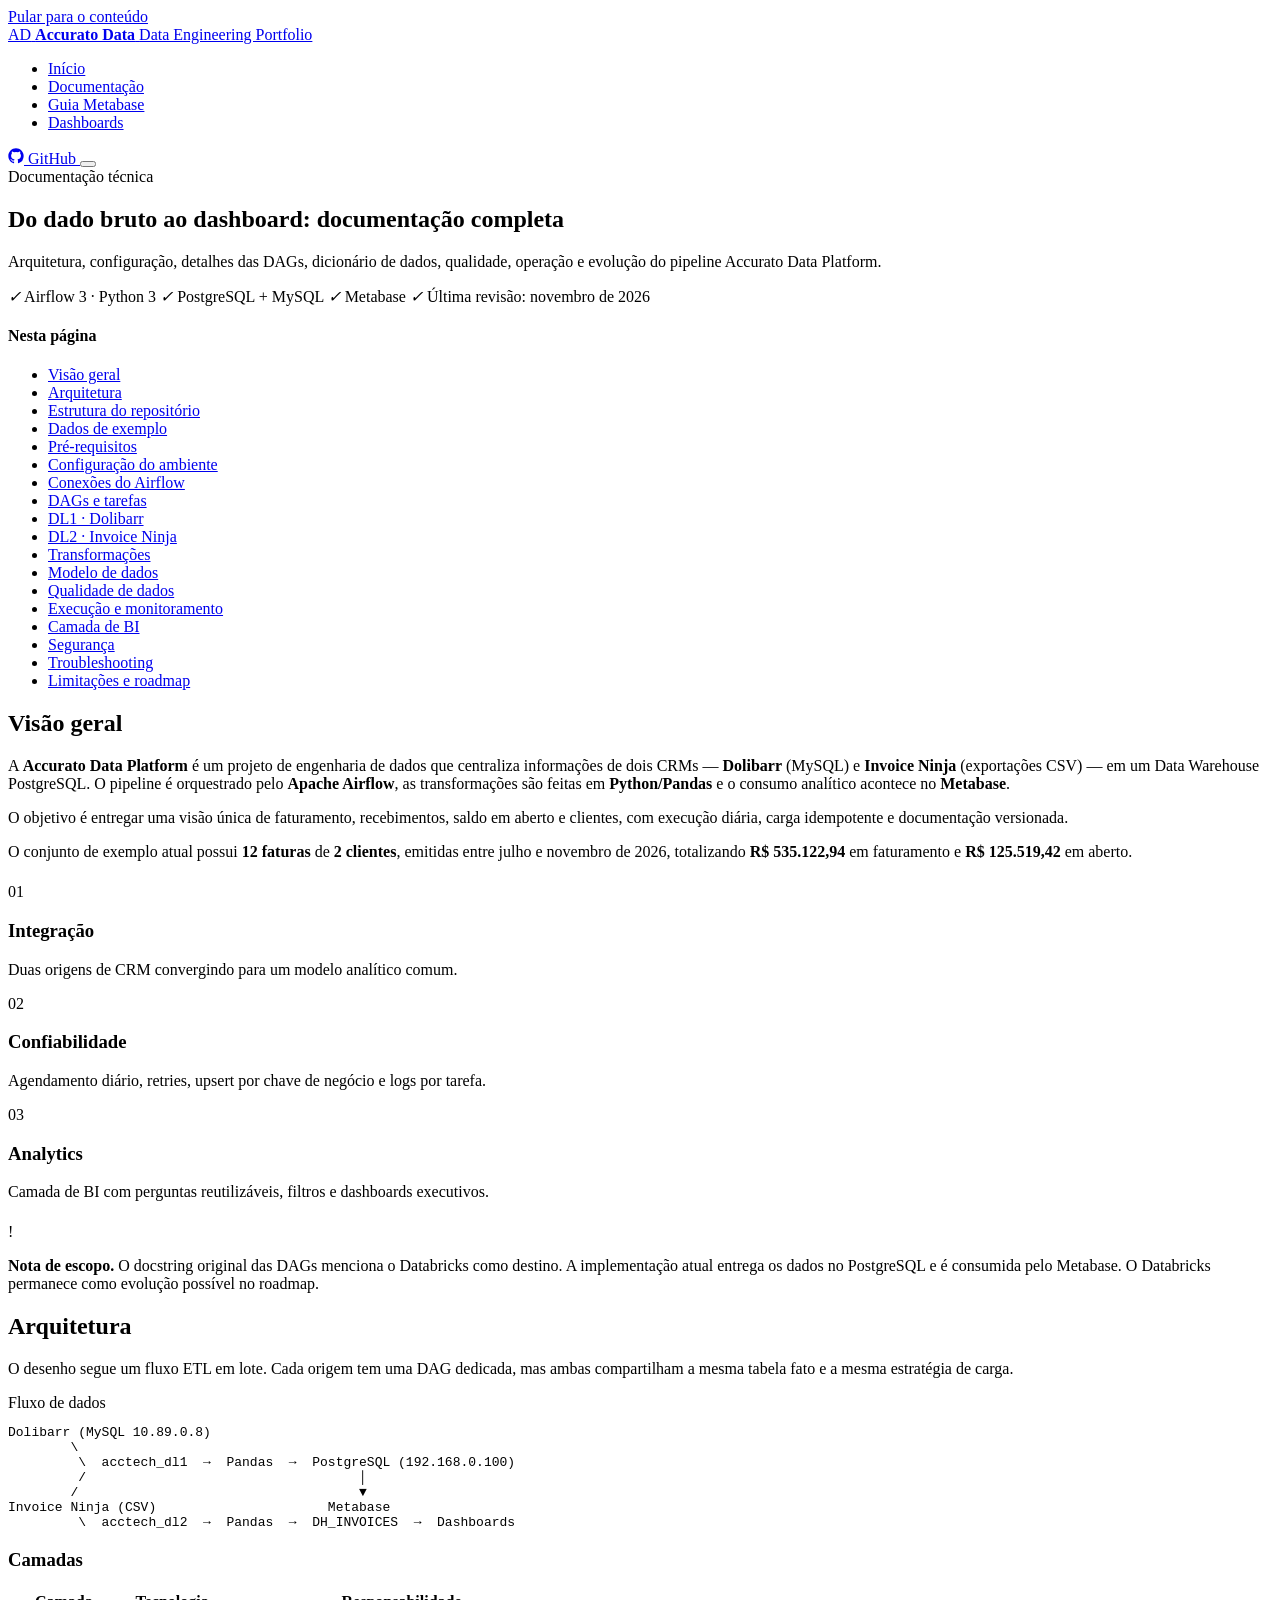
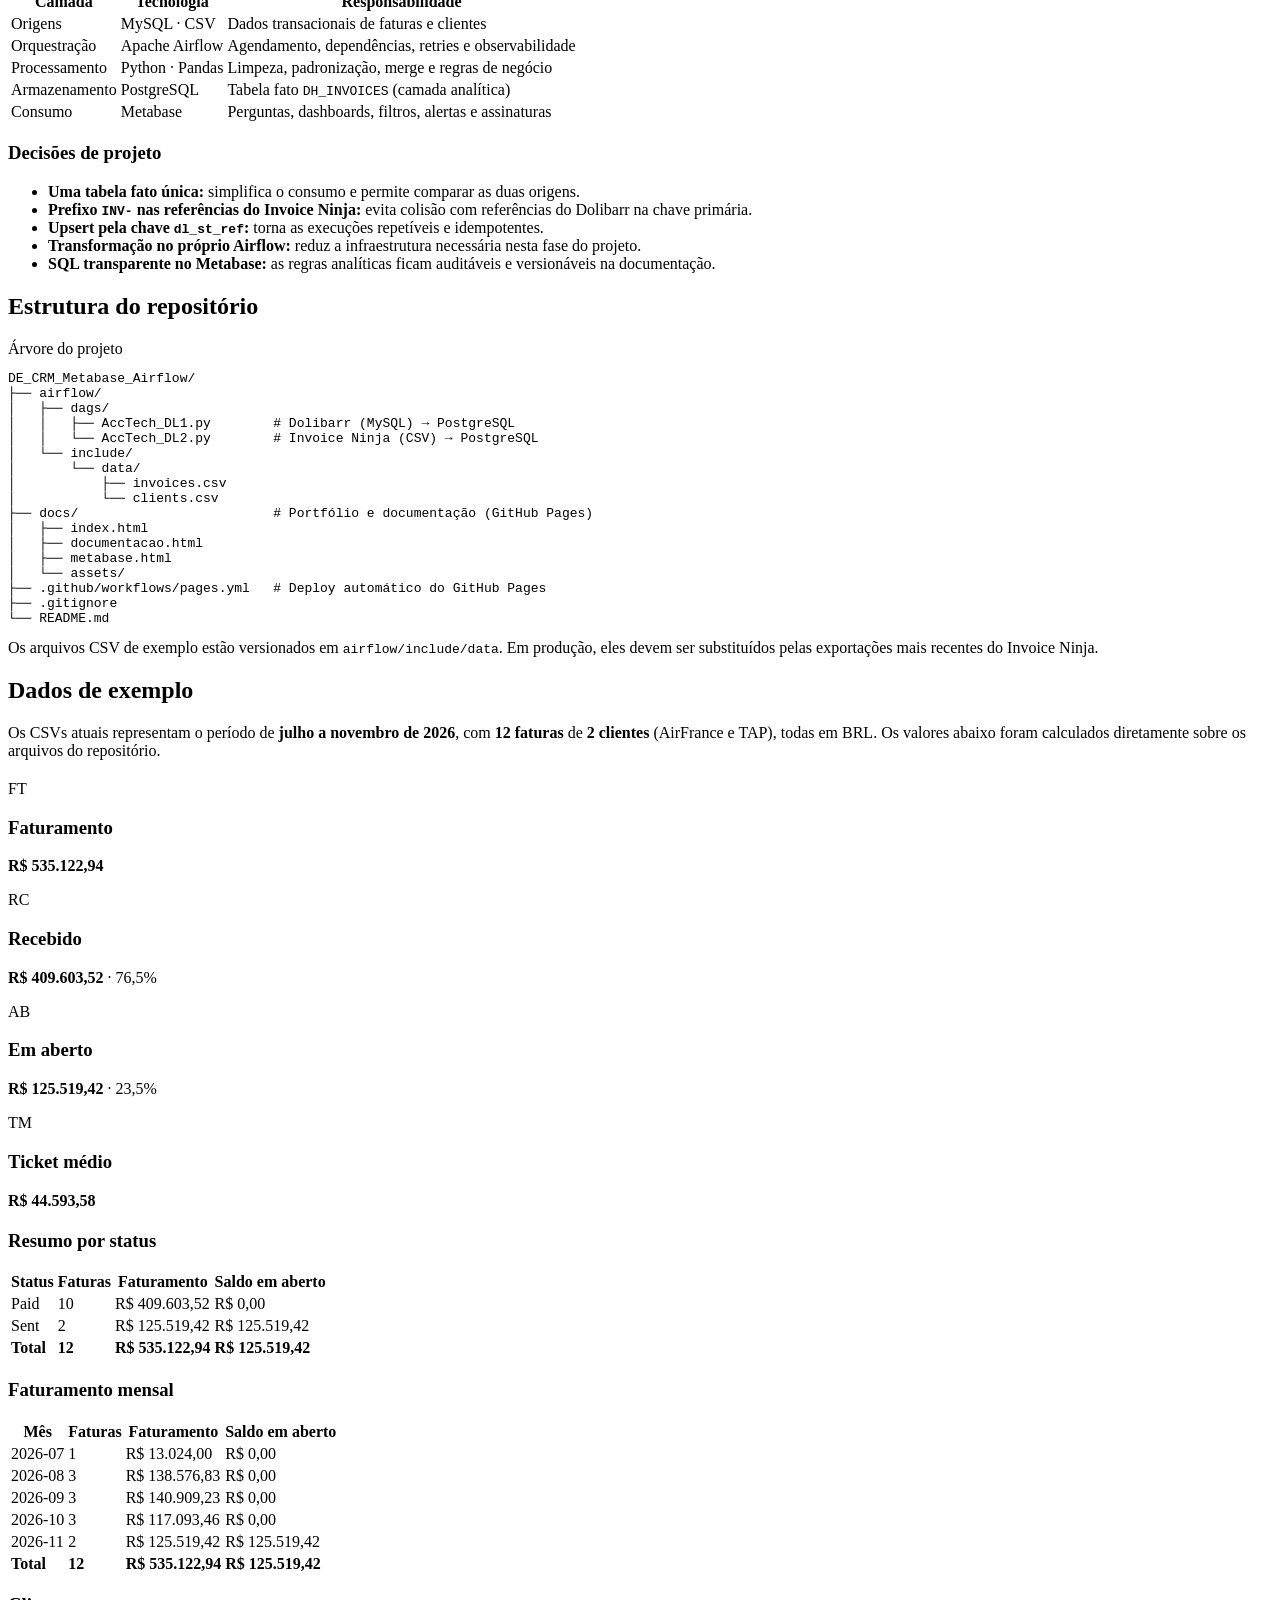
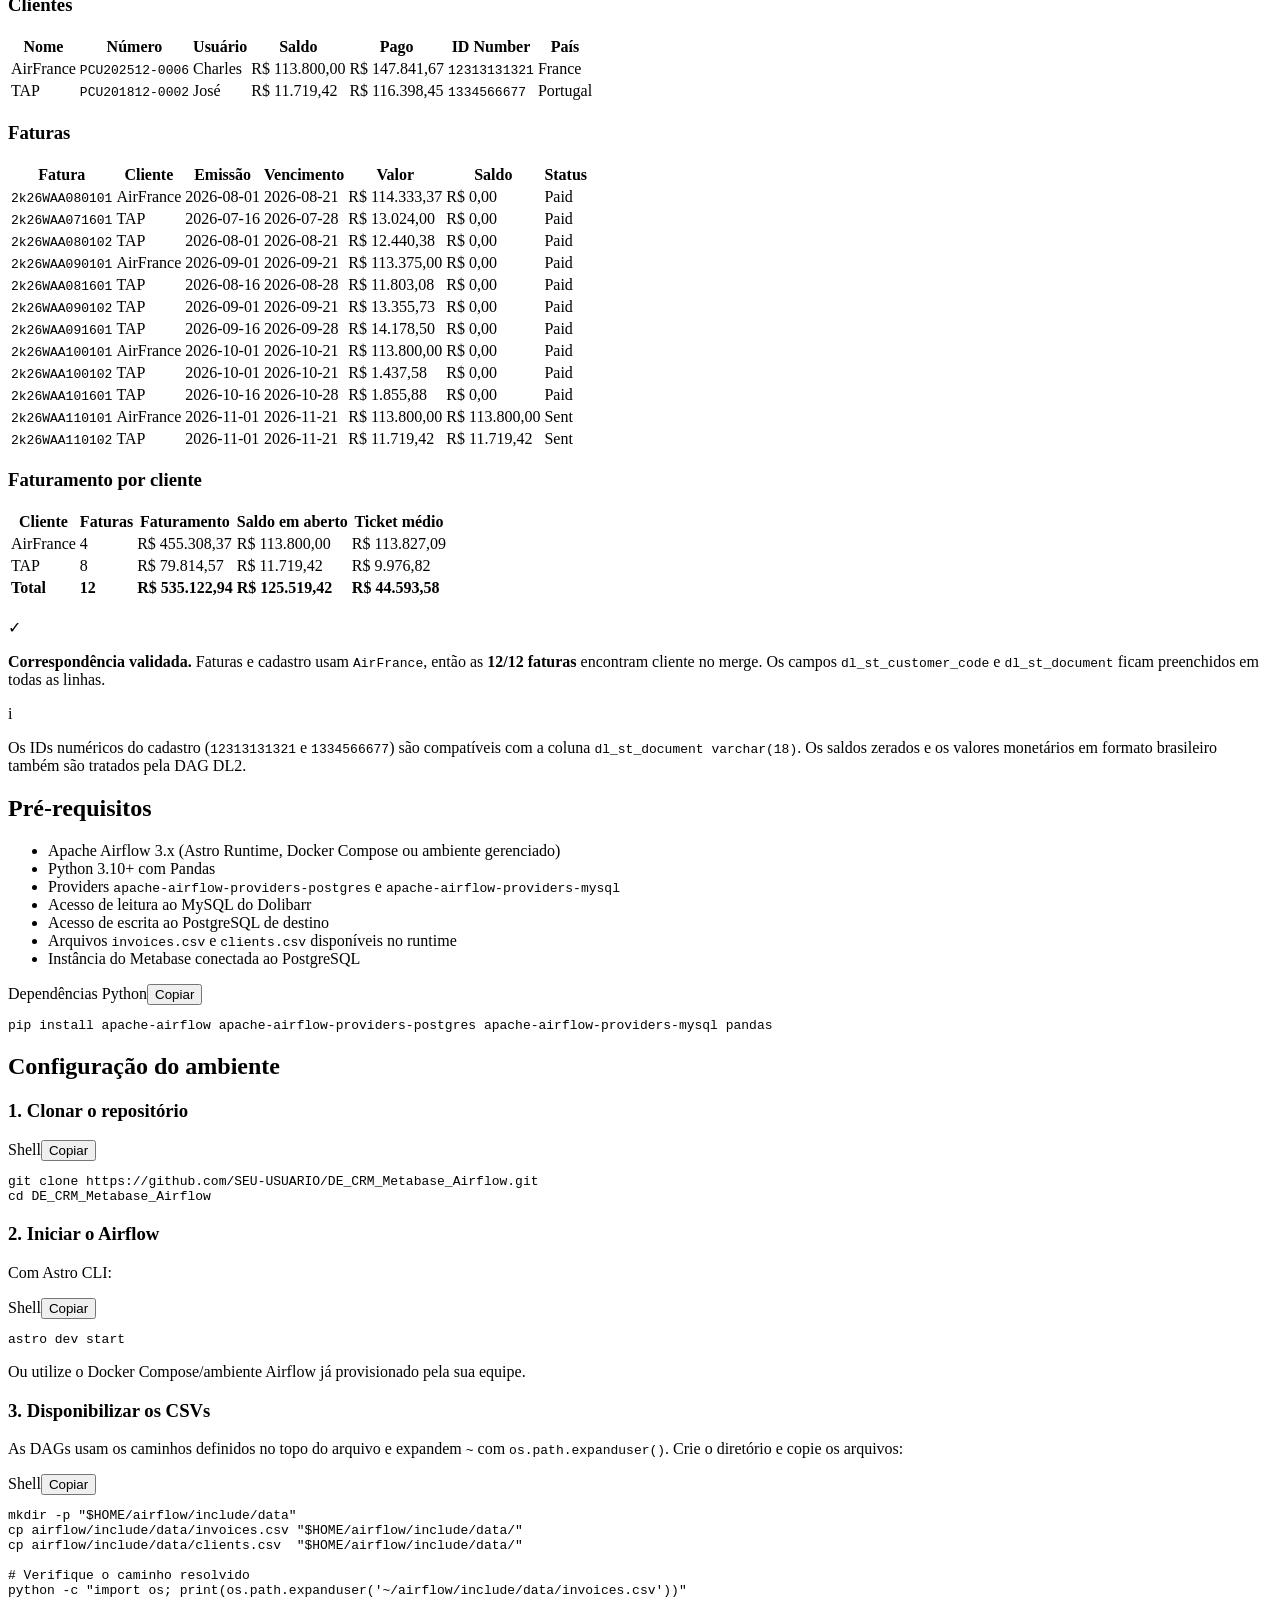
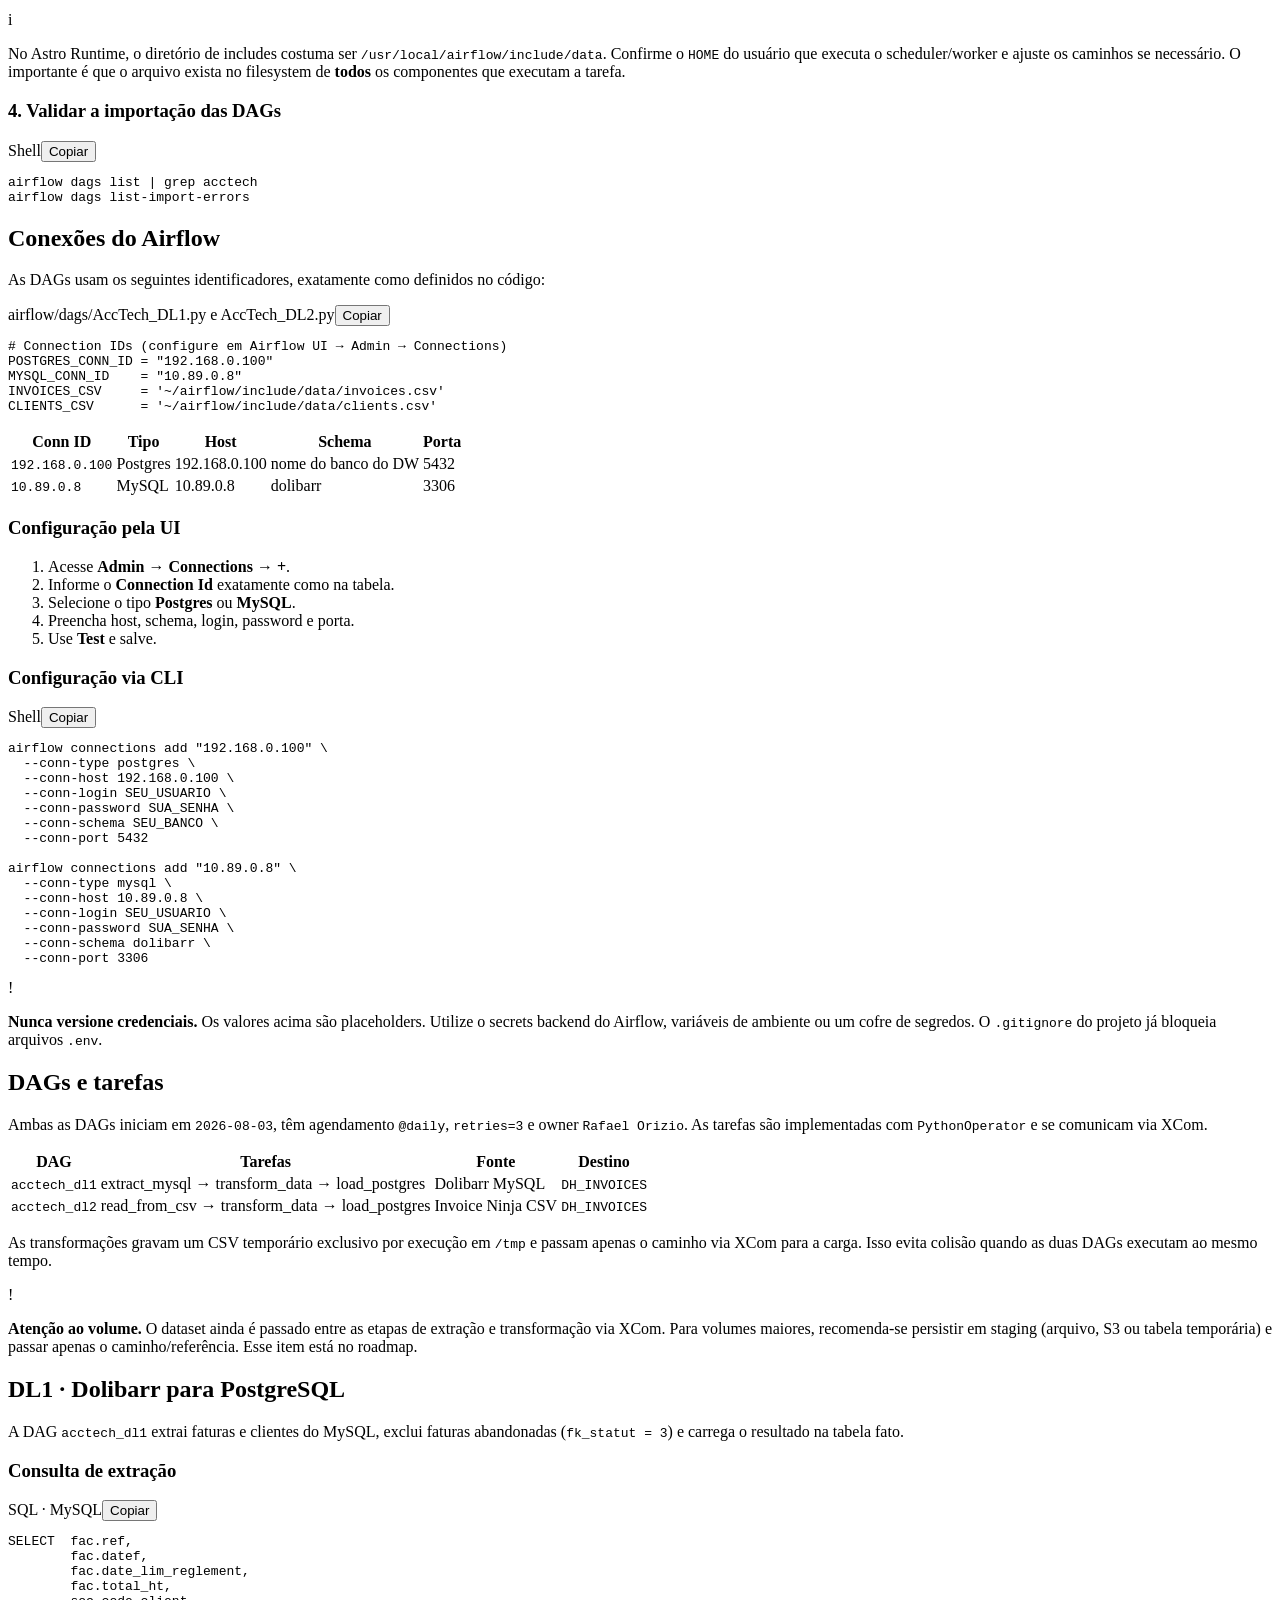
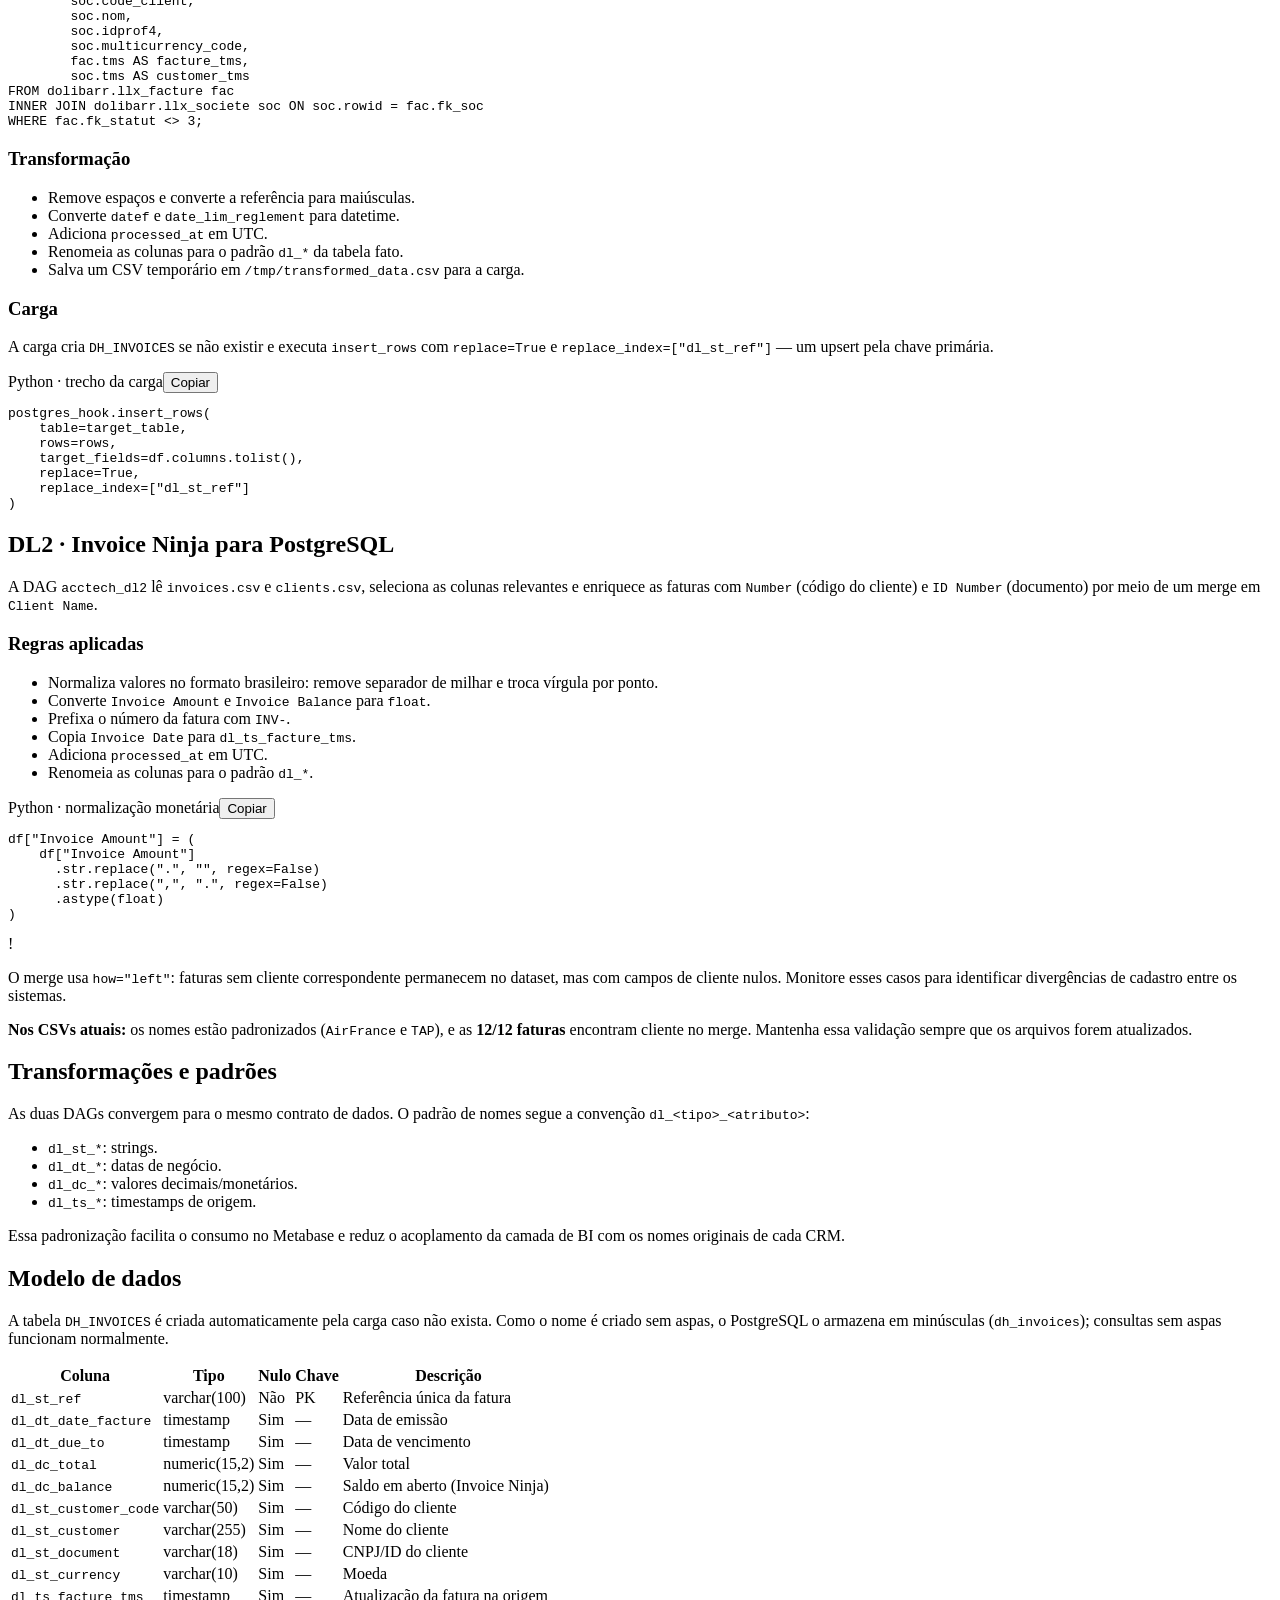
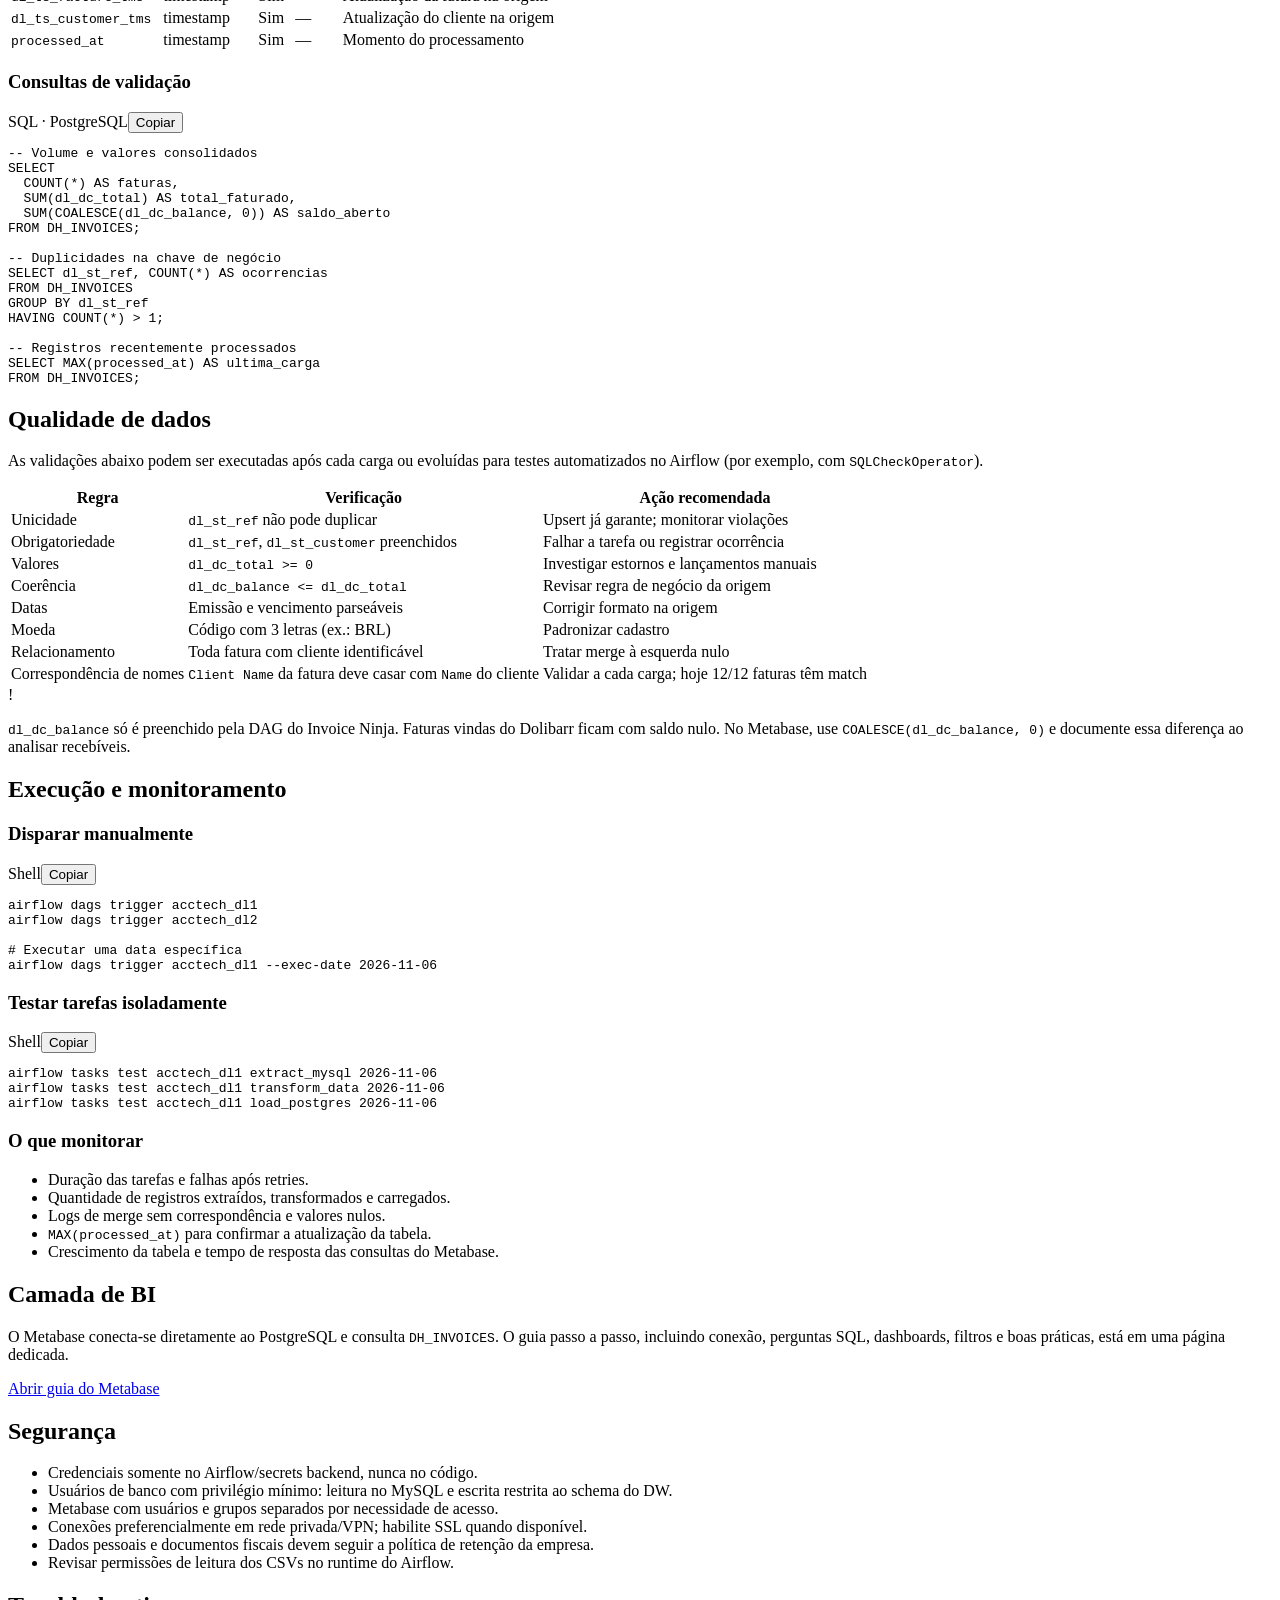
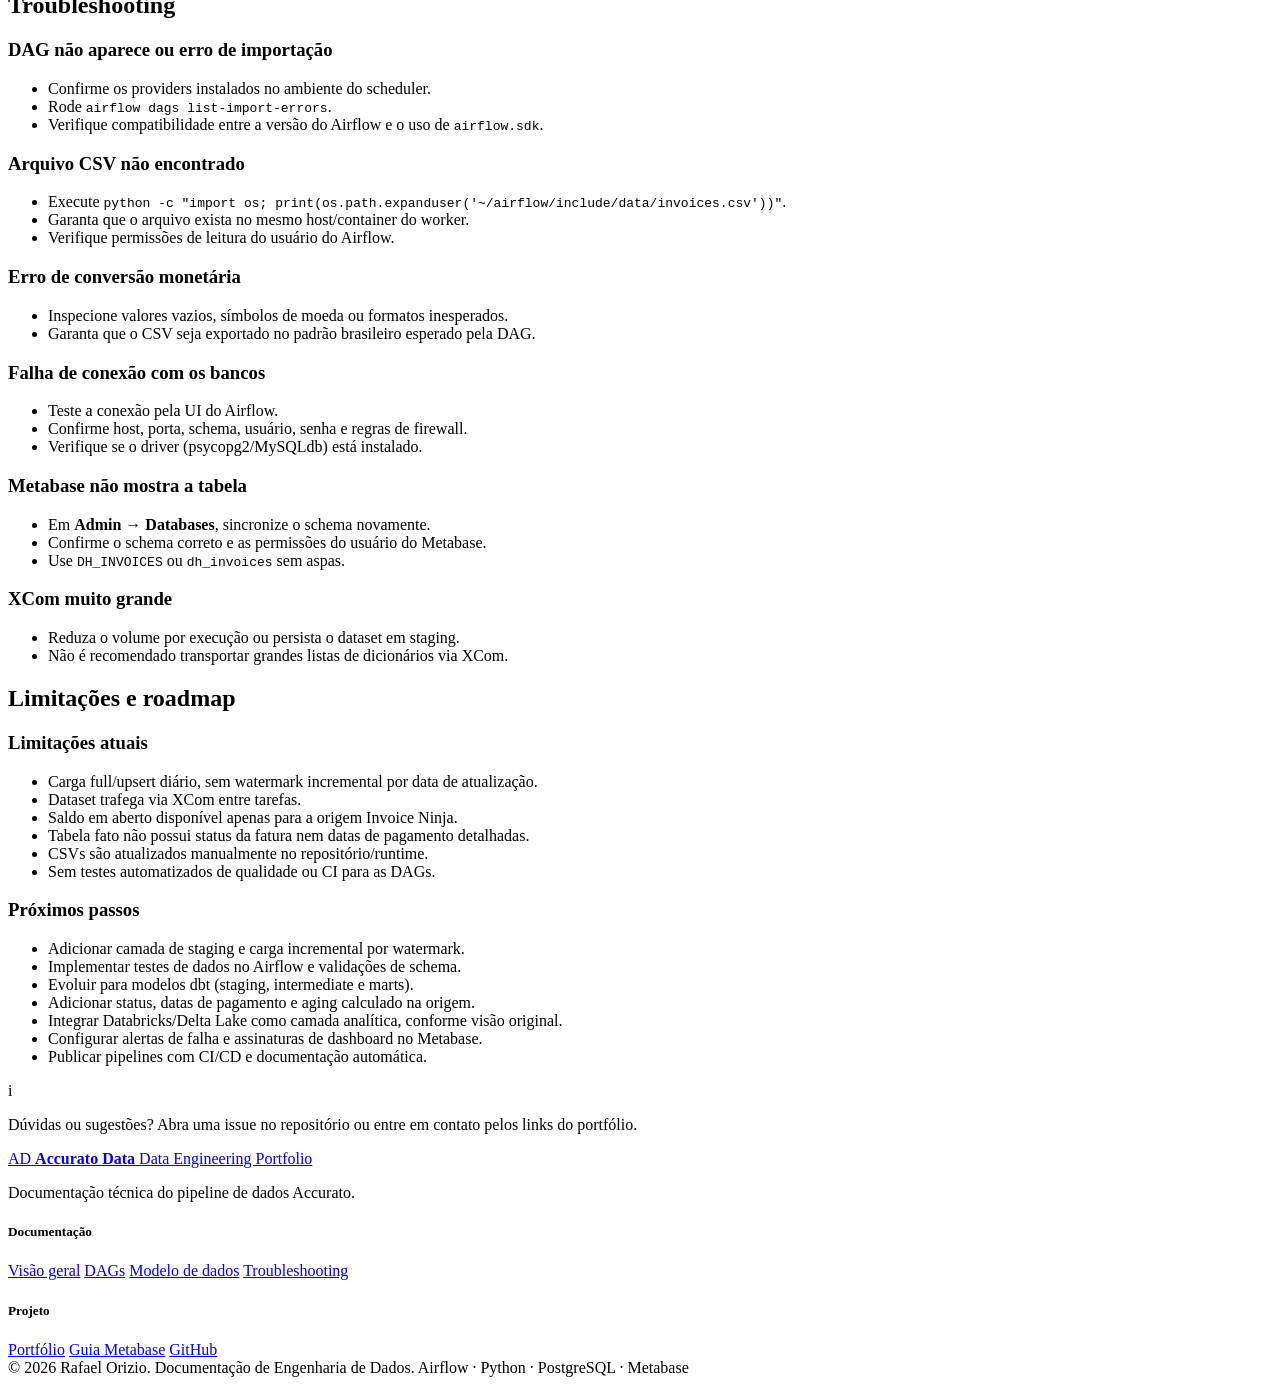
==== documentacao.html @ 24d3da93 "Add files via upload" ====
<!DOCTYPE html>
<html lang="pt-BR">
<head>
  <meta charset="UTF-8">
  <meta name="viewport" content="width=device-width, initial-scale=1.0">
  <meta name="description" content="Documentação completa do pipeline de engenharia de dados: arquitetura, DAGs Airflow, transformações, modelo de dados, setup, qualidade e operação.">
  <meta name="author" content="Rafael Orizio">
  <title>Documentação | Accurato Data Platform</title>
  <script>document.documentElement.classList.add("js");</script>
  <link rel="stylesheet" href="assets/styles.css">
</head>
<body>
  <a class="skip-link" href="#conteudo">Pular para o conteúdo</a>

  <header class="site-header">
    <div class="container nav">
      <a class="brand" href="index.html" aria-label="Accurato Data Platform">
        <span class="brand-mark">AD</span>
        <span class="brand-text">
          <strong>Accurato Data</strong>
          <span>Data Engineering Portfolio</span>
        </span>
      </a>

      <ul class="nav-links" id="nav-links">
        <li><a href="index.html">Início</a></li>
        <li><a href="documentacao.html" aria-current="page">Documentação</a></li>
        <li><a href="metabase.html">Guia Metabase</a></li>
        <li><a href="index.html#dashboards">Dashboards</a></li>
      </ul>

      <a class="nav-cta" href="https://github.com/SEU-USUARIO/DE_CRM_Metabase_Airflow" data-config="github" target="_blank" rel="noopener">
        <svg viewBox="0 0 24 24" width="16" height="16" fill="currentColor" aria-hidden="true"><path d="M12 .5C5.65.5.5 5.65.5 12c0 5.08 3.29 9.39 7.86 10.91.58.11.79-.25.79-.56 0-.28-.01-1.02-.02-2-3.2.7-3.88-1.54-3.88-1.54-.52-1.33-1.28-1.68-1.28-1.68-1.05-.72.08-.7.08-.7 1.16.08 1.77 1.19 1.77 1.19 1.03 1.77 2.7 1.26 3.36.96.1-.75.4-1.26.73-1.55-2.55-.29-5.24-1.28-5.24-5.68 0-1.26.45-2.28 1.19-3.09-.12-.29-.52-1.46.11-3.05 0 0 .97-.31 3.18 1.18a11.1 11.1 0 0 1 5.79 0c2.2-1.49 3.17-1.18 3.17-1.18.63 1.59.23 2.76.11 3.05.74.81 1.19 1.83 1.19 3.09 0 4.41-2.69 5.38-5.25 5.67.41.35.78 1.05.78 2.12 0 1.53-.01 2.76-.01 3.14 0 .31.21.67.8.56A11.51 11.51 0 0 0 23.5 12C23.5 5.65 18.35.5 12 .5Z"/></svg>
        GitHub
      </a>

      <button class="nav-toggle" type="button" aria-label="Abrir menu" aria-controls="nav-links" aria-expanded="false">
        <span></span><span></span><span></span>
      </button>
    </div>
  </header>

  <main id="conteudo">
    <section class="page-hero">
      <div class="container">
        <span class="eyebrow"><i class="dot"></i>Documentação técnica</span>
        <h1>Do dado bruto ao dashboard: <span class="gradient-text">documentação completa</span></h1>
        <p>
          Arquitetura, configuração, detalhes das DAGs, dicionário de dados, qualidade,
          operação e evolução do pipeline Accurato Data Platform.
        </p>
        <div class="hero-meta">
          <span><i class="tick">✓</i> Airflow 3 · Python 3</span>
          <span><i class="tick">✓</i> PostgreSQL + MySQL</span>
          <span><i class="tick">✓</i> Metabase</span>
          <span><i class="tick">✓</i> Última revisão: novembro de 2026</span>
        </div>
      </div>
    </section>

    <div class="container doc-layout">
      <aside class="doc-nav" aria-label="Índice da documentação">
        <h4>Nesta página</h4>
        <ul>
          <li><a href="#visao-geral">Visão geral</a></li>
          <li><a href="#arquitetura">Arquitetura</a></li>
          <li><a href="#estrutura">Estrutura do repositório</a></li>
          <li><a href="#dados">Dados de exemplo</a></li>
          <li><a href="#pre-requisitos">Pré-requisitos</a></li>
          <li><a href="#configuracao">Configuração do ambiente</a></li>
          <li><a href="#conexoes">Conexões do Airflow</a></li>
          <li><a href="#dags">DAGs e tarefas</a></li>
          <li><a href="#dl1">DL1 · Dolibarr</a></li>
          <li><a href="#dl2">DL2 · Invoice Ninja</a></li>
          <li><a href="#transformacoes">Transformações</a></li>
          <li><a href="#modelo">Modelo de dados</a></li>
          <li><a href="#qualidade">Qualidade de dados</a></li>
          <li><a href="#execucao">Execução e monitoramento</a></li>
          <li><a href="#metabase">Camada de BI</a></li>
          <li><a href="#seguranca">Segurança</a></li>
          <li><a href="#troubleshooting">Troubleshooting</a></li>
          <li><a href="#limitacoes">Limitações e roadmap</a></li>
        </ul>
      </aside>

      <div class="doc-content">
        <section id="visao-geral">
          <h2>Visão geral</h2>
          <p>
            A <strong>Accurato Data Platform</strong> é um projeto de engenharia de dados que
            centraliza informações de dois CRMs — <strong>Dolibarr</strong> (MySQL) e
            <strong>Invoice Ninja</strong> (exportações CSV) — em um Data Warehouse
            PostgreSQL. O pipeline é orquestrado pelo <strong>Apache Airflow</strong>, as
            transformações são feitas em <strong>Python/Pandas</strong> e o consumo analítico
            acontece no <strong>Metabase</strong>.
          </p>
          <p>
            O objetivo é entregar uma visão única de faturamento, recebimentos, saldo em aberto
            e clientes, com execução diária, carga idempotente e documentação versionada.
          </p>
          <p>
            O conjunto de exemplo atual possui <strong>12 faturas</strong> de
            <strong>2 clientes</strong>, emitidas entre julho e novembro de 2026, totalizando
            <strong>R$ 535.122,94</strong> em faturamento e <strong>R$ 125.519,42</strong> em aberto.
          </p>

          <div class="grid-3" style="margin: 22px 0;">
            <div class="card">
              <div class="card-icon">01</div>
              <h3>Integração</h3>
              <p>Duas origens de CRM convergindo para um modelo analítico comum.</p>
            </div>
            <div class="card">
              <div class="card-icon violet">02</div>
              <h3>Confiabilidade</h3>
              <p>Agendamento diário, retries, upsert por chave de negócio e logs por tarefa.</p>
            </div>
            <div class="card">
              <div class="card-icon green">03</div>
              <h3>Analytics</h3>
              <p>Camada de BI com perguntas reutilizáveis, filtros e dashboards executivos.</p>
            </div>
          </div>

          <div class="callout warn">
            <div class="callout-icon">!</div>
            <div>
              <p><strong>Nota de escopo.</strong> O docstring original das DAGs menciona o Databricks como destino. A implementação atual entrega os dados no PostgreSQL e é consumida pelo Metabase. O Databricks permanece como evolução possível no roadmap.</p>
            </div>
          </div>
        </section>

        <section id="arquitetura">
          <h2>Arquitetura</h2>
          <p>
            O desenho segue um fluxo ETL em lote. Cada origem tem uma DAG dedicada, mas ambas
            compartilham a mesma tabela fato e a mesma estratégia de carga.
          </p>

          <div class="code-block">
            <div class="code-head"><span>Fluxo de dados</span></div>
            <pre><code>Dolibarr (MySQL 10.89.0.8)
        \
         \  acctech_dl1  →  Pandas  →  PostgreSQL (192.168.0.100)
         /                                   │
        /                                    ▼
Invoice Ninja (CSV)                      Metabase
         \  acctech_dl2  →  Pandas  →  DH_INVOICES  →  Dashboards</code></pre>
          </div>

          <h3>Camadas</h3>
          <div class="table-wrap" style="margin-top: 14px;">
            <table>
              <thead>
                <tr><th>Camada</th><th>Tecnologia</th><th>Responsabilidade</th></tr>
              </thead>
              <tbody>
                <tr><td>Origens</td><td>MySQL · CSV</td><td>Dados transacionais de faturas e clientes</td></tr>
                <tr><td>Orquestração</td><td>Apache Airflow</td><td>Agendamento, dependências, retries e observabilidade</td></tr>
                <tr><td>Processamento</td><td>Python · Pandas</td><td>Limpeza, padronização, merge e regras de negócio</td></tr>
                <tr><td>Armazenamento</td><td>PostgreSQL</td><td>Tabela fato <code>DH_INVOICES</code> (camada analítica)</td></tr>
                <tr><td>Consumo</td><td>Metabase</td><td>Perguntas, dashboards, filtros, alertas e assinaturas</td></tr>
              </tbody>
            </table>
          </div>

          <h3>Decisões de projeto</h3>
          <ul>
            <li><strong>Uma tabela fato única:</strong> simplifica o consumo e permite comparar as duas origens.</li>
            <li><strong>Prefixo <code>INV-</code> nas referências do Invoice Ninja:</strong> evita colisão com referências do Dolibarr na chave primária.</li>
            <li><strong>Upsert pela chave <code>dl_st_ref</code>:</strong> torna as execuções repetíveis e idempotentes.</li>
            <li><strong>Transformação no próprio Airflow:</strong> reduz a infraestrutura necessária nesta fase do projeto.</li>
            <li><strong>SQL transparente no Metabase:</strong> as regras analíticas ficam auditáveis e versionáveis na documentação.</li>
          </ul>
        </section>

        <section id="estrutura">
          <h2>Estrutura do repositório</h2>
          <div class="code-block">
            <div class="code-head"><span>Árvore do projeto</span></div>
            <pre><code>DE_CRM_Metabase_Airflow/
├── airflow/
│   ├── dags/
│   │   ├── AccTech_DL1.py        # Dolibarr (MySQL) → PostgreSQL
│   │   └── AccTech_DL2.py        # Invoice Ninja (CSV) → PostgreSQL
│   └── include/
│       └── data/
│           ├── invoices.csv
│           └── clients.csv
├── docs/                         # Portfólio e documentação (GitHub Pages)
│   ├── index.html
│   ├── documentacao.html
│   ├── metabase.html
│   └── assets/
├── .github/workflows/pages.yml   # Deploy automático do GitHub Pages
├── .gitignore
└── README.md</code></pre>
          </div>
          <p style="margin-top: 12px;">
            Os arquivos CSV de exemplo estão versionados em <code class="code-inline">airflow/include/data</code>.
            Em produção, eles devem ser substituídos pelas exportações mais recentes do Invoice Ninja.
          </p>
        </section>

        <section id="dados">
          <h2>Dados de exemplo</h2>
          <p>
            Os CSVs atuais representam o período de <strong>julho a novembro de 2026</strong>,
            com <strong>12 faturas</strong> de <strong>2 clientes</strong> (AirFrance e TAP),
            todas em BRL. Os valores abaixo foram calculados diretamente sobre os arquivos do
            repositório.
          </p>

          <div class="grid-4" style="margin: 20px 0;">
            <div class="card">
              <div class="card-icon">FT</div>
              <h3>Faturamento</h3>
              <p><strong>R$ 535.122,94</strong></p>
            </div>
            <div class="card">
              <div class="card-icon green">RC</div>
              <h3>Recebido</h3>
              <p><strong>R$ 409.603,52</strong> · 76,5%</p>
            </div>
            <div class="card">
              <div class="card-icon amber">AB</div>
              <h3>Em aberto</h3>
              <p><strong>R$ 125.519,42</strong> · 23,5%</p>
            </div>
            <div class="card">
              <div class="card-icon violet">TM</div>
              <h3>Ticket médio</h3>
              <p><strong>R$ 44.593,58</strong></p>
            </div>
          </div>

          <h3>Resumo por status</h3>
          <div class="table-wrap">
            <table>
              <thead>
                <tr><th>Status</th><th>Faturas</th><th>Faturamento</th><th>Saldo em aberto</th></tr>
              </thead>
              <tbody>
                <tr><td><span class="pill green">Paid</span></td><td>10</td><td>R$ 409.603,52</td><td>R$ 0,00</td></tr>
                <tr><td><span class="pill amber">Sent</span></td><td>2</td><td>R$ 125.519,42</td><td>R$ 125.519,42</td></tr>
                <tr><td><strong>Total</strong></td><td><strong>12</strong></td><td><strong>R$ 535.122,94</strong></td><td><strong>R$ 125.519,42</strong></td></tr>
              </tbody>
            </table>
          </div>

          <h3>Faturamento mensal</h3>
          <div class="table-wrap">
            <table>
              <thead>
                <tr><th>Mês</th><th>Faturas</th><th>Faturamento</th><th>Saldo em aberto</th></tr>
              </thead>
              <tbody>
                <tr><td>2026-07</td><td>1</td><td>R$ 13.024,00</td><td>R$ 0,00</td></tr>
                <tr><td>2026-08</td><td>3</td><td>R$ 138.576,83</td><td>R$ 0,00</td></tr>
                <tr><td>2026-09</td><td>3</td><td>R$ 140.909,23</td><td>R$ 0,00</td></tr>
                <tr><td>2026-10</td><td>3</td><td>R$ 117.093,46</td><td>R$ 0,00</td></tr>
                <tr><td>2026-11</td><td>2</td><td>R$ 125.519,42</td><td>R$ 125.519,42</td></tr>
                <tr><td><strong>Total</strong></td><td><strong>12</strong></td><td><strong>R$ 535.122,94</strong></td><td><strong>R$ 125.519,42</strong></td></tr>
              </tbody>
            </table>
          </div>

          <h3>Clientes</h3>
          <div class="table-wrap">
            <table>
              <thead>
                <tr><th>Nome</th><th>Número</th><th>Usuário</th><th>Saldo</th><th>Pago</th><th>ID Number</th><th>País</th></tr>
              </thead>
              <tbody>
                <tr><td>AirFrance</td><td><code>PCU202512-0006</code></td><td>Charles</td><td>R$ 113.800,00</td><td>R$ 147.841,67</td><td><code>12313131321</code></td><td>France</td></tr>
                <tr><td>TAP</td><td><code>PCU201812-0002</code></td><td>José</td><td>R$ 11.719,42</td><td>R$ 116.398,45</td><td><code>1334566677</code></td><td>Portugal</td></tr>
              </tbody>
            </table>
          </div>

          <h3>Faturas</h3>
          <div class="table-wrap">
            <table>
              <thead>
                <tr><th>Fatura</th><th>Cliente</th><th>Emissão</th><th>Vencimento</th><th>Valor</th><th>Saldo</th><th>Status</th></tr>
              </thead>
              <tbody>
                <tr><td><code>2k26WAA080101</code></td><td>AirFrance</td><td>2026-08-01</td><td>2026-08-21</td><td>R$ 114.333,37</td><td>R$ 0,00</td><td>Paid</td></tr>
                <tr><td><code>2k26WAA071601</code></td><td>TAP</td><td>2026-07-16</td><td>2026-07-28</td><td>R$ 13.024,00</td><td>R$ 0,00</td><td>Paid</td></tr>
                <tr><td><code>2k26WAA080102</code></td><td>TAP</td><td>2026-08-01</td><td>2026-08-21</td><td>R$ 12.440,38</td><td>R$ 0,00</td><td>Paid</td></tr>
                <tr><td><code>2k26WAA090101</code></td><td>AirFrance</td><td>2026-09-01</td><td>2026-09-21</td><td>R$ 113.375,00</td><td>R$ 0,00</td><td>Paid</td></tr>
                <tr><td><code>2k26WAA081601</code></td><td>TAP</td><td>2026-08-16</td><td>2026-08-28</td><td>R$ 11.803,08</td><td>R$ 0,00</td><td>Paid</td></tr>
                <tr><td><code>2k26WAA090102</code></td><td>TAP</td><td>2026-09-01</td><td>2026-09-21</td><td>R$ 13.355,73</td><td>R$ 0,00</td><td>Paid</td></tr>
                <tr><td><code>2k26WAA091601</code></td><td>TAP</td><td>2026-09-16</td><td>2026-09-28</td><td>R$ 14.178,50</td><td>R$ 0,00</td><td>Paid</td></tr>
                <tr><td><code>2k26WAA100101</code></td><td>AirFrance</td><td>2026-10-01</td><td>2026-10-21</td><td>R$ 113.800,00</td><td>R$ 0,00</td><td>Paid</td></tr>
                <tr><td><code>2k26WAA100102</code></td><td>TAP</td><td>2026-10-01</td><td>2026-10-21</td><td>R$ 1.437,58</td><td>R$ 0,00</td><td>Paid</td></tr>
                <tr><td><code>2k26WAA101601</code></td><td>TAP</td><td>2026-10-16</td><td>2026-10-28</td><td>R$ 1.855,88</td><td>R$ 0,00</td><td>Paid</td></tr>
                <tr><td><code>2k26WAA110101</code></td><td>AirFrance</td><td>2026-11-01</td><td>2026-11-21</td><td>R$ 113.800,00</td><td>R$ 113.800,00</td><td>Sent</td></tr>
                <tr><td><code>2k26WAA110102</code></td><td>TAP</td><td>2026-11-01</td><td>2026-11-21</td><td>R$ 11.719,42</td><td>R$ 11.719,42</td><td>Sent</td></tr>
              </tbody>
            </table>
          </div>

          <h3>Faturamento por cliente</h3>
          <div class="table-wrap">
            <table>
              <thead>
                <tr><th>Cliente</th><th>Faturas</th><th>Faturamento</th><th>Saldo em aberto</th><th>Ticket médio</th></tr>
              </thead>
              <tbody>
                <tr><td>AirFrance</td><td>4</td><td>R$ 455.308,37</td><td>R$ 113.800,00</td><td>R$ 113.827,09</td></tr>
                <tr><td>TAP</td><td>8</td><td>R$ 79.814,57</td><td>R$ 11.719,42</td><td>R$ 9.976,82</td></tr>
                <tr><td><strong>Total</strong></td><td><strong>12</strong></td><td><strong>R$ 535.122,94</strong></td><td><strong>R$ 125.519,42</strong></td><td><strong>R$ 44.593,58</strong></td></tr>
              </tbody>
            </table>
          </div>

          <div class="callout" style="margin-top: 18px;">
            <div class="callout-icon">✓</div>
            <div>
              <p><strong>Correspondência validada.</strong> Faturas e cadastro usam <code class="code-inline">AirFrance</code>, então as <strong>12/12 faturas</strong> encontram cliente no merge. Os campos <code class="code-inline">dl_st_customer_code</code> e <code class="code-inline">dl_st_document</code> ficam preenchidos em todas as linhas.</p>
            </div>
          </div>

          <div class="callout warn" style="margin-top: 12px;">
            <div class="callout-icon">i</div>
            <div>
              <p>Os IDs numéricos do cadastro (<code class="code-inline">12313131321</code> e <code class="code-inline">1334566677</code>) são compatíveis com a coluna <code class="code-inline">dl_st_document varchar(18)</code>. Os saldos zerados e os valores monetários em formato brasileiro também são tratados pela DAG DL2.</p>
            </div>
          </div>
        </section>

        <section id="pre-requisitos">
          <h2>Pré-requisitos</h2>
          <ul class="checklist">
            <li>Apache Airflow 3.x (Astro Runtime, Docker Compose ou ambiente gerenciado)</li>
            <li>Python 3.10+ com Pandas</li>
            <li>Providers <code class="code-inline">apache-airflow-providers-postgres</code> e <code class="code-inline">apache-airflow-providers-mysql</code></li>
            <li>Acesso de leitura ao MySQL do Dolibarr</li>
            <li>Acesso de escrita ao PostgreSQL de destino</li>
            <li>Arquivos <code class="code-inline">invoices.csv</code> e <code class="code-inline">clients.csv</code> disponíveis no runtime</li>
            <li>Instância do Metabase conectada ao PostgreSQL</li>
          </ul>

          <div class="code-block">
            <div class="code-head"><span>Dependências Python</span><button class="copy-btn" type="button">Copiar</button></div>
            <pre><code>pip install apache-airflow apache-airflow-providers-postgres apache-airflow-providers-mysql pandas</code></pre>
          </div>
        </section>

        <section id="configuracao">
          <h2>Configuração do ambiente</h2>
          <h3>1. Clonar o repositório</h3>
          <div class="code-block">
            <div class="code-head"><span>Shell</span><button class="copy-btn" type="button">Copiar</button></div>
            <pre><code>git clone https://github.com/SEU-USUARIO/DE_CRM_Metabase_Airflow.git
cd DE_CRM_Metabase_Airflow</code></pre>
          </div>

          <h3>2. Iniciar o Airflow</h3>
          <p>Com Astro CLI:</p>
          <div class="code-block">
            <div class="code-head"><span>Shell</span><button class="copy-btn" type="button">Copiar</button></div>
            <pre><code>astro dev start</code></pre>
          </div>
          <p>Ou utilize o Docker Compose/ambiente Airflow já provisionado pela sua equipe.</p>

          <h3>3. Disponibilizar os CSVs</h3>
          <p>
            As DAGs usam os caminhos definidos no topo do arquivo e expandem <code class="code-inline">~</code>
            com <code class="code-inline">os.path.expanduser()</code>. Crie o diretório e copie os arquivos:
          </p>
          <div class="code-block">
            <div class="code-head"><span>Shell</span><button class="copy-btn" type="button">Copiar</button></div>
            <pre><code>mkdir -p "$HOME/airflow/include/data"
cp airflow/include/data/invoices.csv "$HOME/airflow/include/data/"
cp airflow/include/data/clients.csv  "$HOME/airflow/include/data/"

# Verifique o caminho resolvido
python -c "import os; print(os.path.expanduser('~/airflow/include/data/invoices.csv'))"</code></pre>
          </div>

          <div class="callout">
            <div class="callout-icon">i</div>
            <div>
              <p>
                No Astro Runtime, o diretório de includes costuma ser
                <code class="code-inline">/usr/local/airflow/include/data</code>. Confirme o
                <code class="code-inline">HOME</code> do usuário que executa o scheduler/worker e ajuste os
                caminhos se necessário. O importante é que o arquivo exista no filesystem de <strong>todos</strong>
                os componentes que executam a tarefa.
              </p>
            </div>
          </div>

          <h3>4. Validar a importação das DAGs</h3>
          <div class="code-block">
            <div class="code-head"><span>Shell</span><button class="copy-btn" type="button">Copiar</button></div>
            <pre><code>airflow dags list | grep acctech
airflow dags list-import-errors</code></pre>
          </div>
        </section>

        <section id="conexoes">
          <h2>Conexões do Airflow</h2>
          <p>
            As DAGs usam os seguintes identificadores, exatamente como definidos no código:
          </p>
          <div class="code-block">
            <div class="code-head"><span>airflow/dags/AccTech_DL1.py e AccTech_DL2.py</span><button class="copy-btn" type="button">Copiar</button></div>
            <pre><code><span class="cm"># Connection IDs (configure em Airflow UI → Admin → Connections)</span>
POSTGRES_CONN_ID = <span class="st">"192.168.0.100"</span>
MYSQL_CONN_ID    = <span class="st">"10.89.0.8"</span>
INVOICES_CSV     = <span class="st">'~/airflow/include/data/invoices.csv'</span>
CLIENTS_CSV      = <span class="st">'~/airflow/include/data/clients.csv'</span></code></pre>
          </div>

          <div class="table-wrap" style="margin-top: 16px;">
            <table>
              <thead>
                <tr><th>Conn ID</th><th>Tipo</th><th>Host</th><th>Schema</th><th>Porta</th></tr>
              </thead>
              <tbody>
                <tr><td><code>192.168.0.100</code></td><td>Postgres</td><td>192.168.0.100</td><td>nome do banco do DW</td><td>5432</td></tr>
                <tr><td><code>10.89.0.8</code></td><td>MySQL</td><td>10.89.0.8</td><td>dolibarr</td><td>3306</td></tr>
              </tbody>
            </table>
          </div>

          <h3>Configuração pela UI</h3>
          <ol>
            <li>Acesse <strong>Admin → Connections → +</strong>.</li>
            <li>Informe o <strong>Connection Id</strong> exatamente como na tabela.</li>
            <li>Selecione o tipo <strong>Postgres</strong> ou <strong>MySQL</strong>.</li>
            <li>Preencha host, schema, login, password e porta.</li>
            <li>Use <strong>Test</strong> e salve.</li>
          </ol>

          <h3>Configuração via CLI</h3>
          <div class="code-block">
            <div class="code-head"><span>Shell</span><button class="copy-btn" type="button">Copiar</button></div>
            <pre><code>airflow connections add "192.168.0.100" \
  --conn-type postgres \
  --conn-host 192.168.0.100 \
  --conn-login SEU_USUARIO \
  --conn-password SUA_SENHA \
  --conn-schema SEU_BANCO \
  --conn-port 5432

airflow connections add "10.89.0.8" \
  --conn-type mysql \
  --conn-host 10.89.0.8 \
  --conn-login SEU_USUARIO \
  --conn-password SUA_SENHA \
  --conn-schema dolibarr \
  --conn-port 3306</code></pre>
          </div>

          <div class="callout danger">
            <div class="callout-icon">!</div>
            <div>
              <p><strong>Nunca versione credenciais.</strong> Os valores acima são placeholders. Utilize o secrets backend do Airflow, variáveis de ambiente ou um cofre de segredos. O <code class="code-inline">.gitignore</code> do projeto já bloqueia arquivos <code class="code-inline">.env</code>.</p>
            </div>
          </div>
        </section>

        <section id="dags">
          <h2>DAGs e tarefas</h2>
          <p>
            Ambas as DAGs iniciam em <code class="code-inline">2026-08-03</code>, têm agendamento
            <code class="code-inline">@daily</code>, <code class="code-inline">retries=3</code> e owner
            <code class="code-inline">Rafael Orizio</code>. As tarefas são implementadas com
            <code class="code-inline">PythonOperator</code> e se comunicam via XCom.
          </p>

          <div class="table-wrap" style="margin-top: 16px;">
            <table>
              <thead>
                <tr><th>DAG</th><th>Tarefas</th><th>Fonte</th><th>Destino</th></tr>
              </thead>
              <tbody>
                <tr><td><code>acctech_dl1</code></td><td>extract_mysql → transform_data → load_postgres</td><td>Dolibarr MySQL</td><td><code>DH_INVOICES</code></td></tr>
                <tr><td><code>acctech_dl2</code></td><td>read_from_csv → transform_data → load_postgres</td><td>Invoice Ninja CSV</td><td><code>DH_INVOICES</code></td></tr>
              </tbody>
            </table>
          </div>

          <p>
            As transformações gravam um CSV temporário exclusivo por execução em
            <code class="code-inline">/tmp</code> e passam apenas o caminho via XCom para a carga.
            Isso evita colisão quando as duas DAGs executam ao mesmo tempo.
          </p>

          <div class="callout warn" style="margin-top: 16px;">
            <div class="callout-icon">!</div>
            <div>
              <p><strong>Atenção ao volume.</strong> O dataset ainda é passado entre as etapas de extração e transformação via XCom. Para volumes maiores, recomenda-se persistir em staging (arquivo, S3 ou tabela temporária) e passar apenas o caminho/referência. Esse item está no roadmap.</p>
            </div>
          </div>
        </section>

        <section id="dl1">
          <h2>DL1 · Dolibarr para PostgreSQL</h2>
          <p>
            A DAG <code class="code-inline">acctech_dl1</code> extrai faturas e clientes do MySQL,
            exclui faturas abandonadas (<code class="code-inline">fk_statut = 3</code>) e carrega o
            resultado na tabela fato.
          </p>

          <h3>Consulta de extração</h3>
          <div class="code-block">
            <div class="code-head"><span>SQL · MySQL</span><button class="copy-btn" type="button">Copiar</button></div>
            <pre><code><span class="kw">SELECT</span>  fac.ref,
        fac.datef,
        fac.date_lim_reglement,
        fac.total_ht,
        soc.code_client,
        soc.nom,
        soc.idprof4,
        soc.multicurrency_code,
        fac.tms <span class="kw">AS</span> facture_tms,
        soc.tms <span class="kw">AS</span> customer_tms
<span class="kw">FROM</span> dolibarr.llx_facture fac
<span class="kw">INNER JOIN</span> dolibarr.llx_societe soc <span class="kw">ON</span> soc.rowid = fac.fk_soc
<span class="kw">WHERE</span> fac.fk_statut &lt;&gt; <span class="num">3</span>;</code></pre>
          </div>

          <h3>Transformação</h3>
          <ul>
            <li>Remove espaços e converte a referência para maiúsculas.</li>
            <li>Converte <code class="code-inline">datef</code> e <code class="code-inline">date_lim_reglement</code> para datetime.</li>
            <li>Adiciona <code class="code-inline">processed_at</code> em UTC.</li>
            <li>Renomeia as colunas para o padrão <code class="code-inline">dl_*</code> da tabela fato.</li>
            <li>Salva um CSV temporário em <code class="code-inline">/tmp/transformed_data.csv</code> para a carga.</li>
          </ul>

          <h3>Carga</h3>
          <p>
            A carga cria <code class="code-inline">DH_INVOICES</code> se não existir e executa
            <code class="code-inline">insert_rows</code> com <code class="code-inline">replace=True</code>
            e <code class="code-inline">replace_index=["dl_st_ref"]</code> — um upsert pela chave primária.
          </p>
          <div class="code-block">
            <div class="code-head"><span>Python · trecho da carga</span><button class="copy-btn" type="button">Copiar</button></div>
            <pre><code>postgres_hook.insert_rows(
    table=target_table,
    rows=rows,
    target_fields=df.columns.tolist(),
    replace=<span class="kw">True</span>,
    replace_index=[<span class="st">"dl_st_ref"</span>]
)</code></pre>
          </div>
        </section>

        <section id="dl2">
          <h2>DL2 · Invoice Ninja para PostgreSQL</h2>
          <p>
            A DAG <code class="code-inline">acctech_dl2</code> lê <code class="code-inline">invoices.csv</code>
            e <code class="code-inline">clients.csv</code>, seleciona as colunas relevantes e enriquece as
            faturas com <code class="code-inline">Number</code> (código do cliente) e
            <code class="code-inline">ID Number</code> (documento) por meio de um merge em
            <code class="code-inline">Client Name</code>.
          </p>

          <h3>Regras aplicadas</h3>
          <ul>
            <li>Normaliza valores no formato brasileiro: remove separador de milhar e troca vírgula por ponto.</li>
            <li>Converte <code class="code-inline">Invoice Amount</code> e <code class="code-inline">Invoice Balance</code> para <code class="code-inline">float</code>.</li>
            <li>Prefixa o número da fatura com <code class="code-inline">INV-</code>.</li>
            <li>Copia <code class="code-inline">Invoice Date</code> para <code class="code-inline">dl_ts_facture_tms</code>.</li>
            <li>Adiciona <code class="code-inline">processed_at</code> em UTC.</li>
            <li>Renomeia as colunas para o padrão <code class="code-inline">dl_*</code>.</li>
          </ul>

          <div class="code-block">
            <div class="code-head"><span>Python · normalização monetária</span><button class="copy-btn" type="button">Copiar</button></div>
            <pre><code>df[<span class="st">"Invoice Amount"</span>] = (
    df[<span class="st">"Invoice Amount"</span>]
      .str.replace(<span class="st">"."</span>, <span class="st">""</span>, regex=<span class="kw">False</span>)
      .str.replace(<span class="st">","</span>, <span class="st">"."</span>, regex=<span class="kw">False</span>)
      .astype(<span class="kw">float</span>)
)</code></pre>
          </div>

          <div class="callout warn">
            <div class="callout-icon">!</div>
            <div>
              <p>
                O merge usa <code class="code-inline">how="left"</code>: faturas sem cliente
                correspondente permanecem no dataset, mas com campos de cliente nulos. Monitore
                esses casos para identificar divergências de cadastro entre os sistemas.
              </p>
              <p>
                <strong>Nos CSVs atuais:</strong> os nomes estão padronizados
                (<code class="code-inline">AirFrance</code> e <code class="code-inline">TAP</code>),
                e as <strong>12/12 faturas</strong> encontram cliente no merge. Mantenha essa
                validação sempre que os arquivos forem atualizados.
              </p>
            </div>
          </div>
        </section>

        <section id="transformacoes">
          <h2>Transformações e padrões</h2>
          <p>
            As duas DAGs convergem para o mesmo contrato de dados. O padrão de nomes segue a
            convenção <code class="code-inline">dl_&lt;tipo&gt;_&lt;atributo&gt;</code>:
          </p>
          <ul>
            <li><code class="code-inline">dl_st_*</code>: strings.</li>
            <li><code class="code-inline">dl_dt_*</code>: datas de negócio.</li>
            <li><code class="code-inline">dl_dc_*</code>: valores decimais/monetários.</li>
            <li><code class="code-inline">dl_ts_*</code>: timestamps de origem.</li>
          </ul>
          <p>
            Essa padronização facilita o consumo no Metabase e reduz o acoplamento da camada de
            BI com os nomes originais de cada CRM.
          </p>
        </section>

        <section id="modelo">
          <h2>Modelo de dados</h2>
          <p>
            A tabela <code class="code-inline">DH_INVOICES</code> é criada automaticamente pela carga
            caso não exista. Como o nome é criado sem aspas, o PostgreSQL o armazena em minúsculas
            (<code class="code-inline">dh_invoices</code>); consultas sem aspas funcionam normalmente.
          </p>

          <div class="table-wrap" style="margin-top: 14px;">
            <table>
              <thead>
                <tr><th>Coluna</th><th>Tipo</th><th>Nulo</th><th>Chave</th><th>Descrição</th></tr>
              </thead>
              <tbody>
                <tr><td><code>dl_st_ref</code></td><td>varchar(100)</td><td>Não</td><td>PK</td><td>Referência única da fatura</td></tr>
                <tr><td><code>dl_dt_date_facture</code></td><td>timestamp</td><td>Sim</td><td>—</td><td>Data de emissão</td></tr>
                <tr><td><code>dl_dt_due_to</code></td><td>timestamp</td><td>Sim</td><td>—</td><td>Data de vencimento</td></tr>
                <tr><td><code>dl_dc_total</code></td><td>numeric(15,2)</td><td>Sim</td><td>—</td><td>Valor total</td></tr>
                <tr><td><code>dl_dc_balance</code></td><td>numeric(15,2)</td><td>Sim</td><td>—</td><td>Saldo em aberto (Invoice Ninja)</td></tr>
                <tr><td><code>dl_st_customer_code</code></td><td>varchar(50)</td><td>Sim</td><td>—</td><td>Código do cliente</td></tr>
                <tr><td><code>dl_st_customer</code></td><td>varchar(255)</td><td>Sim</td><td>—</td><td>Nome do cliente</td></tr>
                <tr><td><code>dl_st_document</code></td><td>varchar(18)</td><td>Sim</td><td>—</td><td>CNPJ/ID do cliente</td></tr>
                <tr><td><code>dl_st_currency</code></td><td>varchar(10)</td><td>Sim</td><td>—</td><td>Moeda</td></tr>
                <tr><td><code>dl_ts_facture_tms</code></td><td>timestamp</td><td>Sim</td><td>—</td><td>Atualização da fatura na origem</td></tr>
                <tr><td><code>dl_ts_customer_tms</code></td><td>timestamp</td><td>Sim</td><td>—</td><td>Atualização do cliente na origem</td></tr>
                <tr><td><code>processed_at</code></td><td>timestamp</td><td>Sim</td><td>—</td><td>Momento do processamento</td></tr>
              </tbody>
            </table>
          </div>

          <h3>Consultas de validação</h3>
          <div class="code-block">
            <div class="code-head"><span>SQL · PostgreSQL</span><button class="copy-btn" type="button">Copiar</button></div>
            <pre><code><span class="cm">-- Volume e valores consolidados</span>
<span class="kw">SELECT</span>
  <span class="fn">COUNT</span>(*) <span class="kw">AS</span> faturas,
  <span class="fn">SUM</span>(dl_dc_total) <span class="kw">AS</span> total_faturado,
  <span class="fn">SUM</span>(<span class="fn">COALESCE</span>(dl_dc_balance, <span class="num">0</span>)) <span class="kw">AS</span> saldo_aberto
<span class="kw">FROM</span> DH_INVOICES;

<span class="cm">-- Duplicidades na chave de negócio</span>
<span class="kw">SELECT</span> dl_st_ref, <span class="fn">COUNT</span>(*) <span class="kw">AS</span> ocorrencias
<span class="kw">FROM</span> DH_INVOICES
<span class="kw">GROUP BY</span> dl_st_ref
<span class="kw">HAVING</span> <span class="fn">COUNT</span>(*) &gt; <span class="num">1</span>;

<span class="cm">-- Registros recentemente processados</span>
<span class="kw">SELECT</span> <span class="fn">MAX</span>(processed_at) <span class="kw">AS</span> ultima_carga
<span class="kw">FROM</span> DH_INVOICES;</code></pre>
          </div>
        </section>

        <section id="qualidade">
          <h2>Qualidade de dados</h2>
          <p>
            As validações abaixo podem ser executadas após cada carga ou evoluídas para testes
            automatizados no Airflow (por exemplo, com <code class="code-inline">SQLCheckOperator</code>).
          </p>
          <div class="table-wrap">
            <table>
              <thead>
                <tr><th>Regra</th><th>Verificação</th><th>Ação recomendada</th></tr>
              </thead>
              <tbody>
                <tr><td>Unicidade</td><td><code>dl_st_ref</code> não pode duplicar</td><td>Upsert já garante; monitorar violações</td></tr>
                <tr><td>Obrigatoriedade</td><td><code>dl_st_ref</code>, <code>dl_st_customer</code> preenchidos</td><td>Falhar a tarefa ou registrar ocorrência</td></tr>
                <tr><td>Valores</td><td><code>dl_dc_total &gt;= 0</code></td><td>Investigar estornos e lançamentos manuais</td></tr>
                <tr><td>Coerência</td><td><code>dl_dc_balance &lt;= dl_dc_total</code></td><td>Revisar regra de negócio da origem</td></tr>
                <tr><td>Datas</td><td>Emissão e vencimento parseáveis</td><td>Corrigir formato na origem</td></tr>
                <tr><td>Moeda</td><td>Código com 3 letras (ex.: BRL)</td><td>Padronizar cadastro</td></tr>
                <tr><td>Relacionamento</td><td>Toda fatura com cliente identificável</td><td>Tratar merge à esquerda nulo</td></tr>
                <tr><td>Correspondência de nomes</td><td><code>Client Name</code> da fatura deve casar com <code>Name</code> do cliente</td><td>Validar a cada carga; hoje 12/12 faturas têm match</td></tr>
              </tbody>
            </table>
          </div>

          <div class="callout warn">
            <div class="callout-icon">!</div>
            <div>
              <p>
                <code class="code-inline">dl_dc_balance</code> só é preenchido pela DAG do Invoice Ninja.
                Faturas vindas do Dolibarr ficam com saldo nulo. No Metabase, use
                <code class="code-inline">COALESCE(dl_dc_balance, 0)</code> e documente essa diferença ao
                analisar recebíveis.
              </p>
            </div>
          </div>
        </section>

        <section id="execucao">
          <h2>Execução e monitoramento</h2>
          <h3>Disparar manualmente</h3>
          <div class="code-block">
            <div class="code-head"><span>Shell</span><button class="copy-btn" type="button">Copiar</button></div>
            <pre><code>airflow dags trigger acctech_dl1
airflow dags trigger acctech_dl2

<span class="cm"># Executar uma data específica</span>
airflow dags trigger acctech_dl1 --exec-date 2026-11-06</code></pre>
          </div>

          <h3>Testar tarefas isoladamente</h3>
          <div class="code-block">
            <div class="code-head"><span>Shell</span><button class="copy-btn" type="button">Copiar</button></div>
            <pre><code>airflow tasks test acctech_dl1 extract_mysql 2026-11-06
airflow tasks test acctech_dl1 transform_data 2026-11-06
airflow tasks test acctech_dl1 load_postgres 2026-11-06</code></pre>
          </div>

          <h3>O que monitorar</h3>
          <ul>
            <li>Duração das tarefas e falhas após retries.</li>
            <li>Quantidade de registros extraídos, transformados e carregados.</li>
            <li>Logs de merge sem correspondência e valores nulos.</li>
            <li><code class="code-inline">MAX(processed_at)</code> para confirmar a atualização da tabela.</li>
            <li>Crescimento da tabela e tempo de resposta das consultas do Metabase.</li>
          </ul>
        </section>

        <section id="metabase">
          <h2>Camada de BI</h2>
          <p>
            O Metabase conecta-se diretamente ao PostgreSQL e consulta
            <code class="code-inline">DH_INVOICES</code>. O guia passo a passo, incluindo conexão,
            perguntas SQL, dashboards, filtros e boas práticas, está em uma página dedicada.
          </p>
          <div class="hero-actions">
            <a class="btn btn-primary" href="metabase.html">Abrir guia do Metabase</a>
          </div>
        </section>

        <section id="seguranca">
          <h2>Segurança</h2>
          <ul>
            <li>Credenciais somente no Airflow/secrets backend, nunca no código.</li>
            <li>Usuários de banco com privilégio mínimo: leitura no MySQL e escrita restrita ao schema do DW.</li>
            <li>Metabase com usuários e grupos separados por necessidade de acesso.</li>
            <li>Conexões preferencialmente em rede privada/VPN; habilite SSL quando disponível.</li>
            <li>Dados pessoais e documentos fiscais devem seguir a política de retenção da empresa.</li>
            <li>Revisar permissões de leitura dos CSVs no runtime do Airflow.</li>
          </ul>
        </section>

        <section id="troubleshooting">
          <h2>Troubleshooting</h2>

          <h3>DAG não aparece ou erro de importação</h3>
          <ul>
            <li>Confirme os providers instalados no ambiente do scheduler.</li>
            <li>Rode <code class="code-inline">airflow dags list-import-errors</code>.</li>
            <li>Verifique compatibilidade entre a versão do Airflow e o uso de <code class="code-inline">airflow.sdk</code>.</li>
          </ul>

          <h3>Arquivo CSV não encontrado</h3>
          <ul>
            <li>Execute <code class="code-inline">python -c "import os; print(os.path.expanduser('~/airflow/include/data/invoices.csv'))"</code>.</li>
            <li>Garanta que o arquivo exista no mesmo host/container do worker.</li>
            <li>Verifique permissões de leitura do usuário do Airflow.</li>
          </ul>

          <h3>Erro de conversão monetária</h3>
          <ul>
            <li>Inspecione valores vazios, símbolos de moeda ou formatos inesperados.</li>
            <li>Garanta que o CSV seja exportado no padrão brasileiro esperado pela DAG.</li>
          </ul>

          <h3>Falha de conexão com os bancos</h3>
          <ul>
            <li>Teste a conexão pela UI do Airflow.</li>
            <li>Confirme host, porta, schema, usuário, senha e regras de firewall.</li>
            <li>Verifique se o driver (psycopg2/MySQLdb) está instalado.</li>
          </ul>

          <h3>Metabase não mostra a tabela</h3>
          <ul>
            <li>Em <strong>Admin → Databases</strong>, sincronize o schema novamente.</li>
            <li>Confirme o schema correto e as permissões do usuário do Metabase.</li>
            <li>Use <code class="code-inline">DH_INVOICES</code> ou <code class="code-inline">dh_invoices</code> sem aspas.</li>
          </ul>

          <h3>XCom muito grande</h3>
          <ul>
            <li>Reduza o volume por execução ou persista o dataset em staging.</li>
            <li>Não é recomendado transportar grandes listas de dicionários via XCom.</li>
          </ul>
        </section>

        <section id="limitacoes">
          <h2>Limitações e roadmap</h2>
          <h3>Limitações atuais</h3>
          <ul>
            <li>Carga full/upsert diário, sem watermark incremental por data de atualização.</li>
            <li>Dataset trafega via XCom entre tarefas.</li>
            <li>Saldo em aberto disponível apenas para a origem Invoice Ninja.</li>
            <li>Tabela fato não possui status da fatura nem datas de pagamento detalhadas.</li>
            <li>CSVs são atualizados manualmente no repositório/runtime.</li>
            <li>Sem testes automatizados de qualidade ou CI para as DAGs.</li>
          </ul>

          <h3>Próximos passos</h3>
          <ul>
            <li>Adicionar camada de staging e carga incremental por watermark.</li>
            <li>Implementar testes de dados no Airflow e validações de schema.</li>
            <li>Evoluir para modelos dbt (staging, intermediate e marts).</li>
            <li>Adicionar status, datas de pagamento e aging calculado na origem.</li>
            <li>Integrar Databricks/Delta Lake como camada analítica, conforme visão original.</li>
            <li>Configurar alertas de falha e assinaturas de dashboard no Metabase.</li>
            <li>Publicar pipelines com CI/CD e documentação automática.</li>
          </ul>

          <div class="callout">
            <div class="callout-icon">i</div>
            <div>
              <p>
                Dúvidas ou sugestões? Abra uma issue no repositório ou entre em contato pelos
                links do portfólio.
              </p>
            </div>
          </div>
        </section>
      </div>
    </div>
  </main>

  <footer class="site-footer">
    <div class="container">
      <div class="footer-grid">
        <div class="footer-brand">
          <a class="brand" href="index.html">
            <span class="brand-mark">AD</span>
            <span class="brand-text">
              <strong>Accurato Data</strong>
              <span>Data Engineering Portfolio</span>
            </span>
          </a>
          <p>Documentação técnica do pipeline de dados Accurato.</p>
        </div>
        <div class="footer-links">
          <div class="footer-col">
            <h5>Documentação</h5>
            <a href="documentacao.html#visao-geral">Visão geral</a>
            <a href="documentacao.html#dags">DAGs</a>
            <a href="documentacao.html#modelo">Modelo de dados</a>
            <a href="documentacao.html#troubleshooting">Troubleshooting</a>
          </div>
          <div class="footer-col">
            <h5>Projeto</h5>
            <a href="index.html">Portfólio</a>
            <a href="metabase.html">Guia Metabase</a>
            <a href="https://github.com/SEU-USUARIO/DE_CRM_Metabase_Airflow" data-config="github" target="_blank" rel="noopener">GitHub</a>
          </div>
        </div>
      </div>
      <div class="footer-bottom">
        <span>© <span data-year>2026</span> Rafael Orizio. Documentação de Engenharia de Dados.</span>
        <span>Airflow · Python · PostgreSQL · Metabase</span>
      </div>
    </div>
  </footer>

  <script src="assets/config.js"></script>
  <script src="assets/script.js"></script>
</body>
</html>
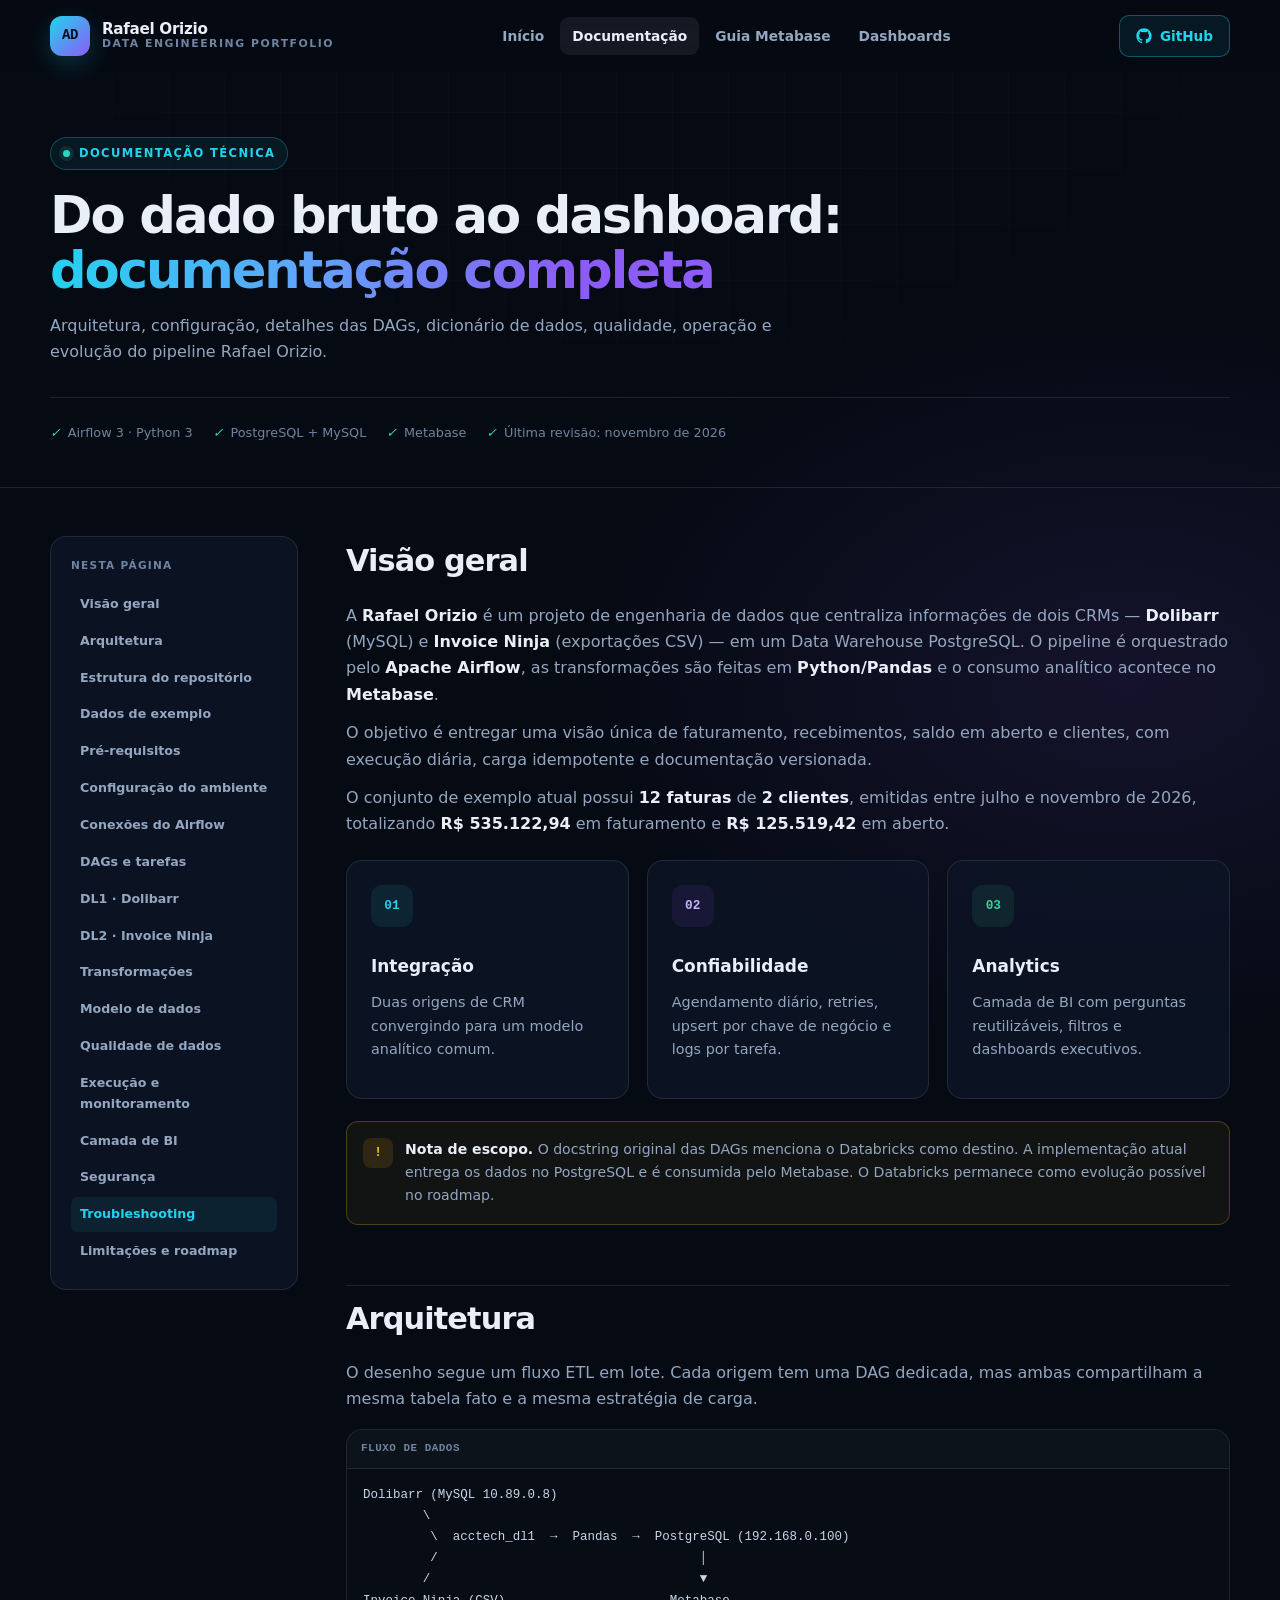
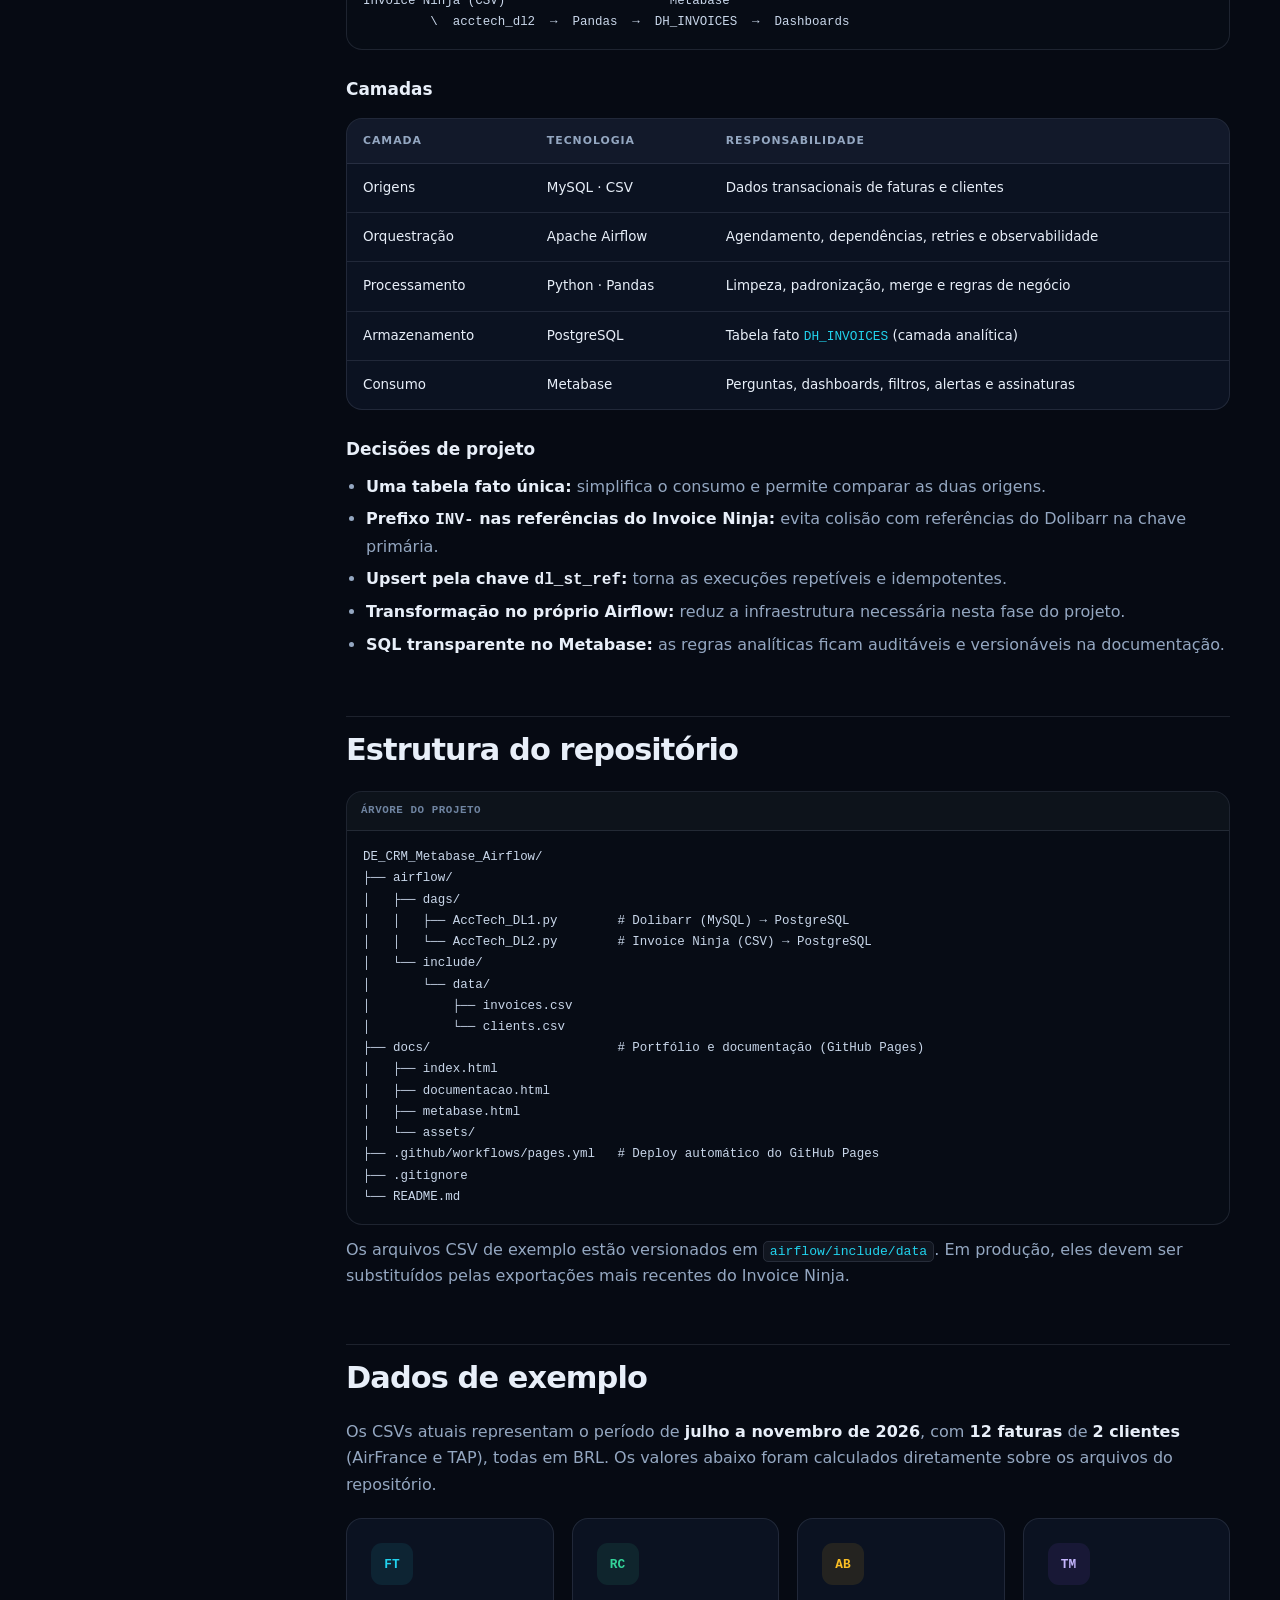
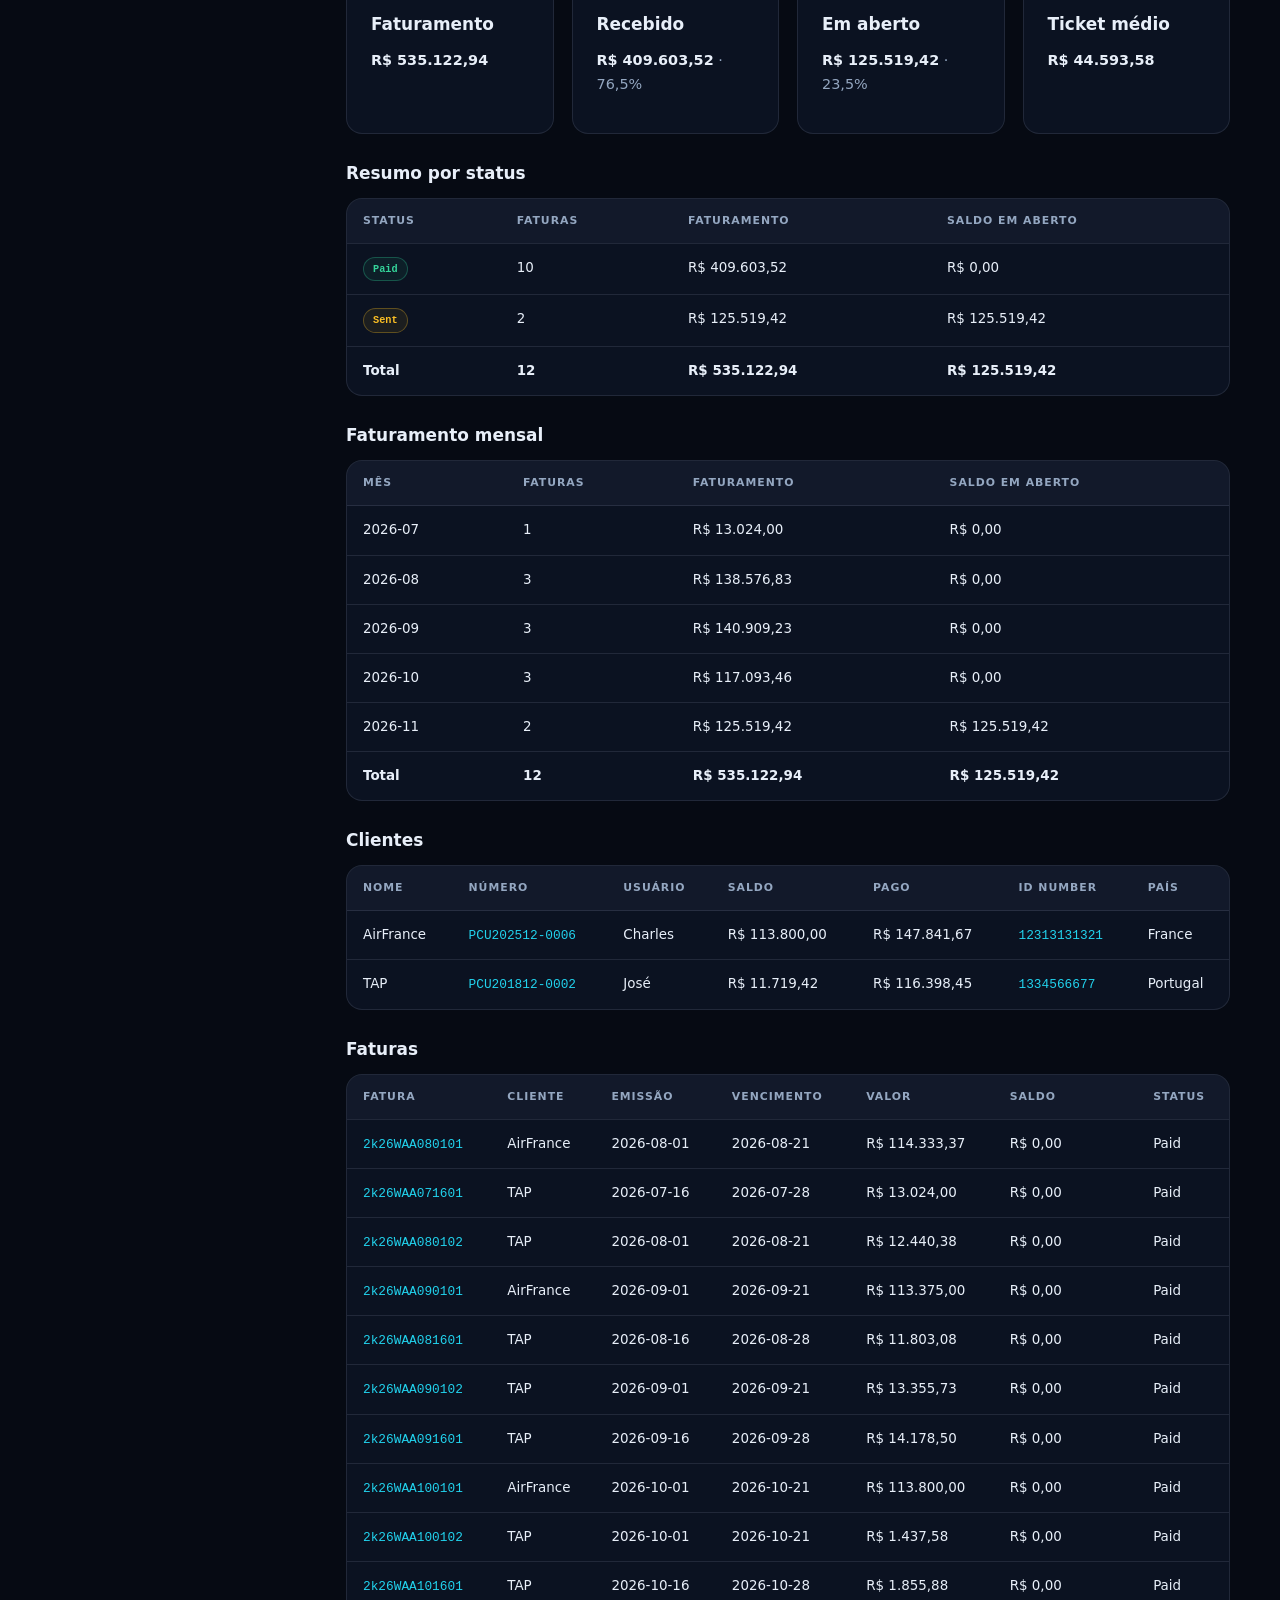
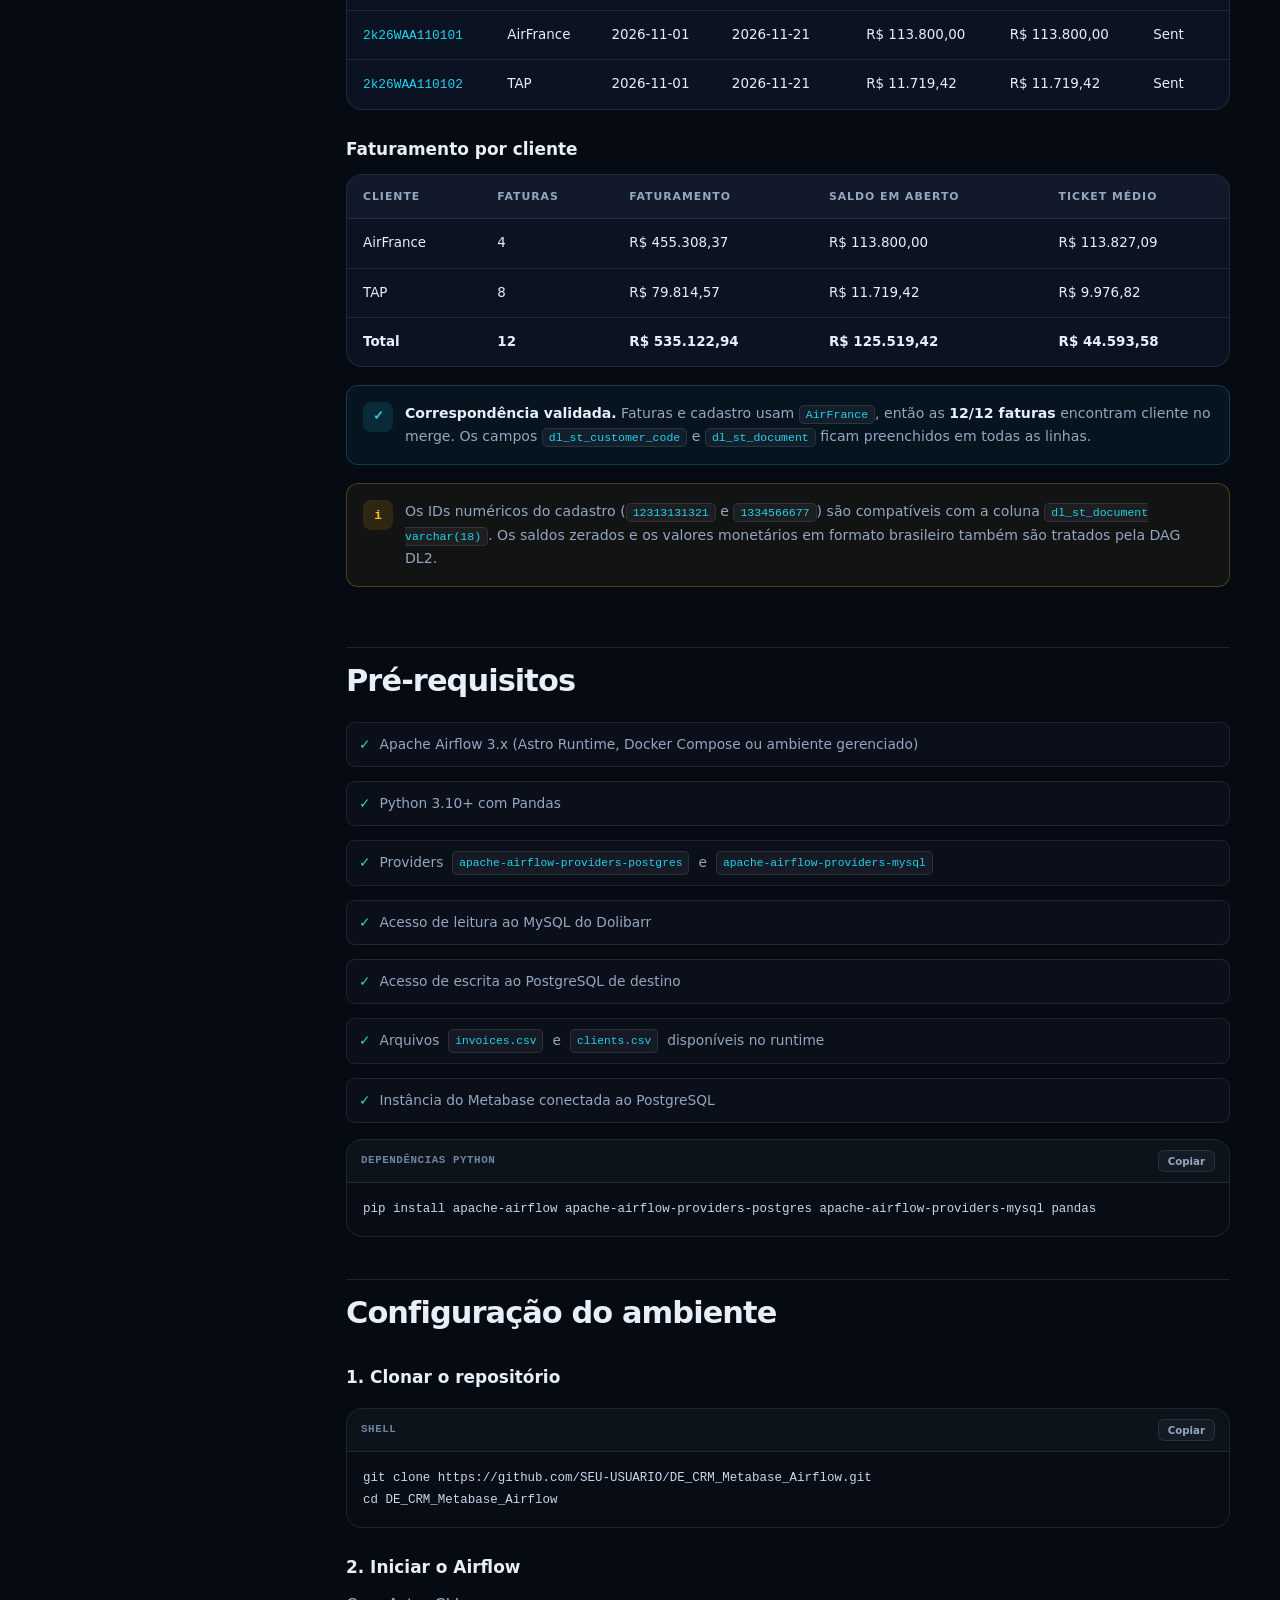
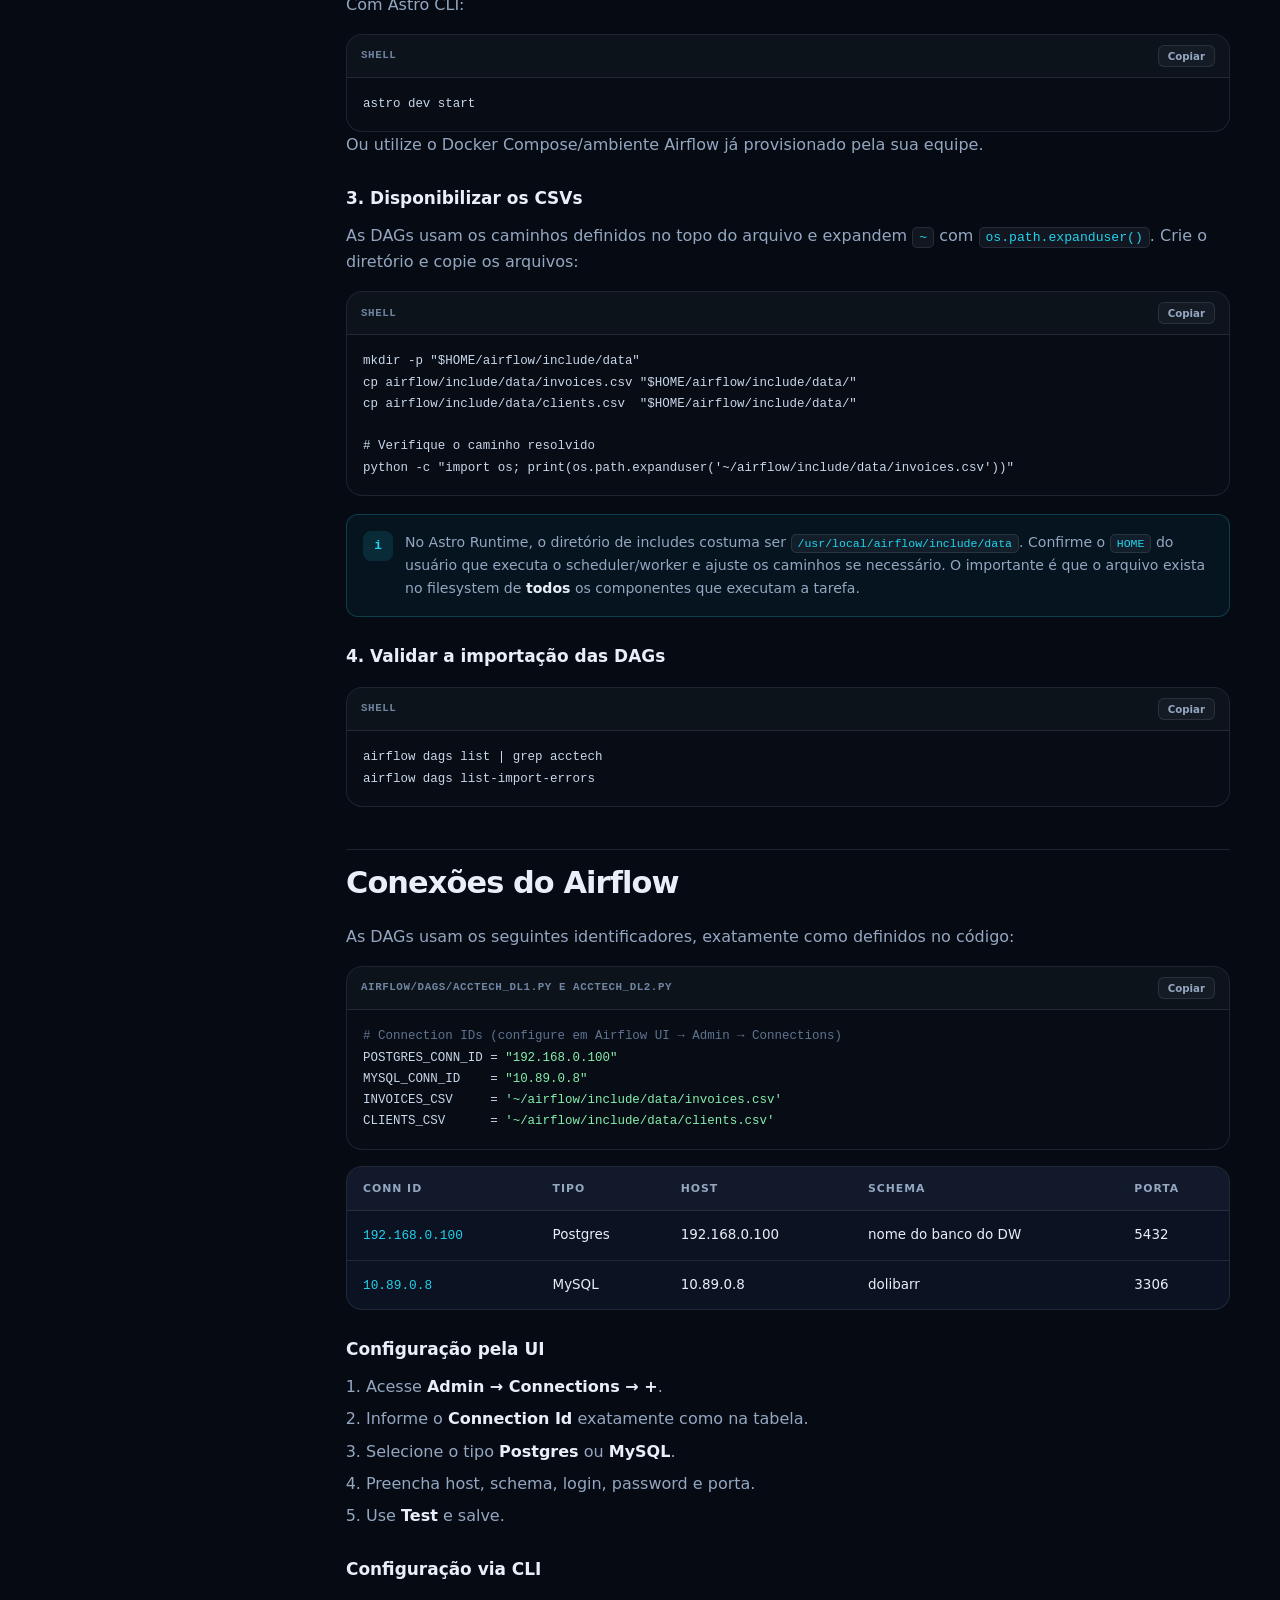
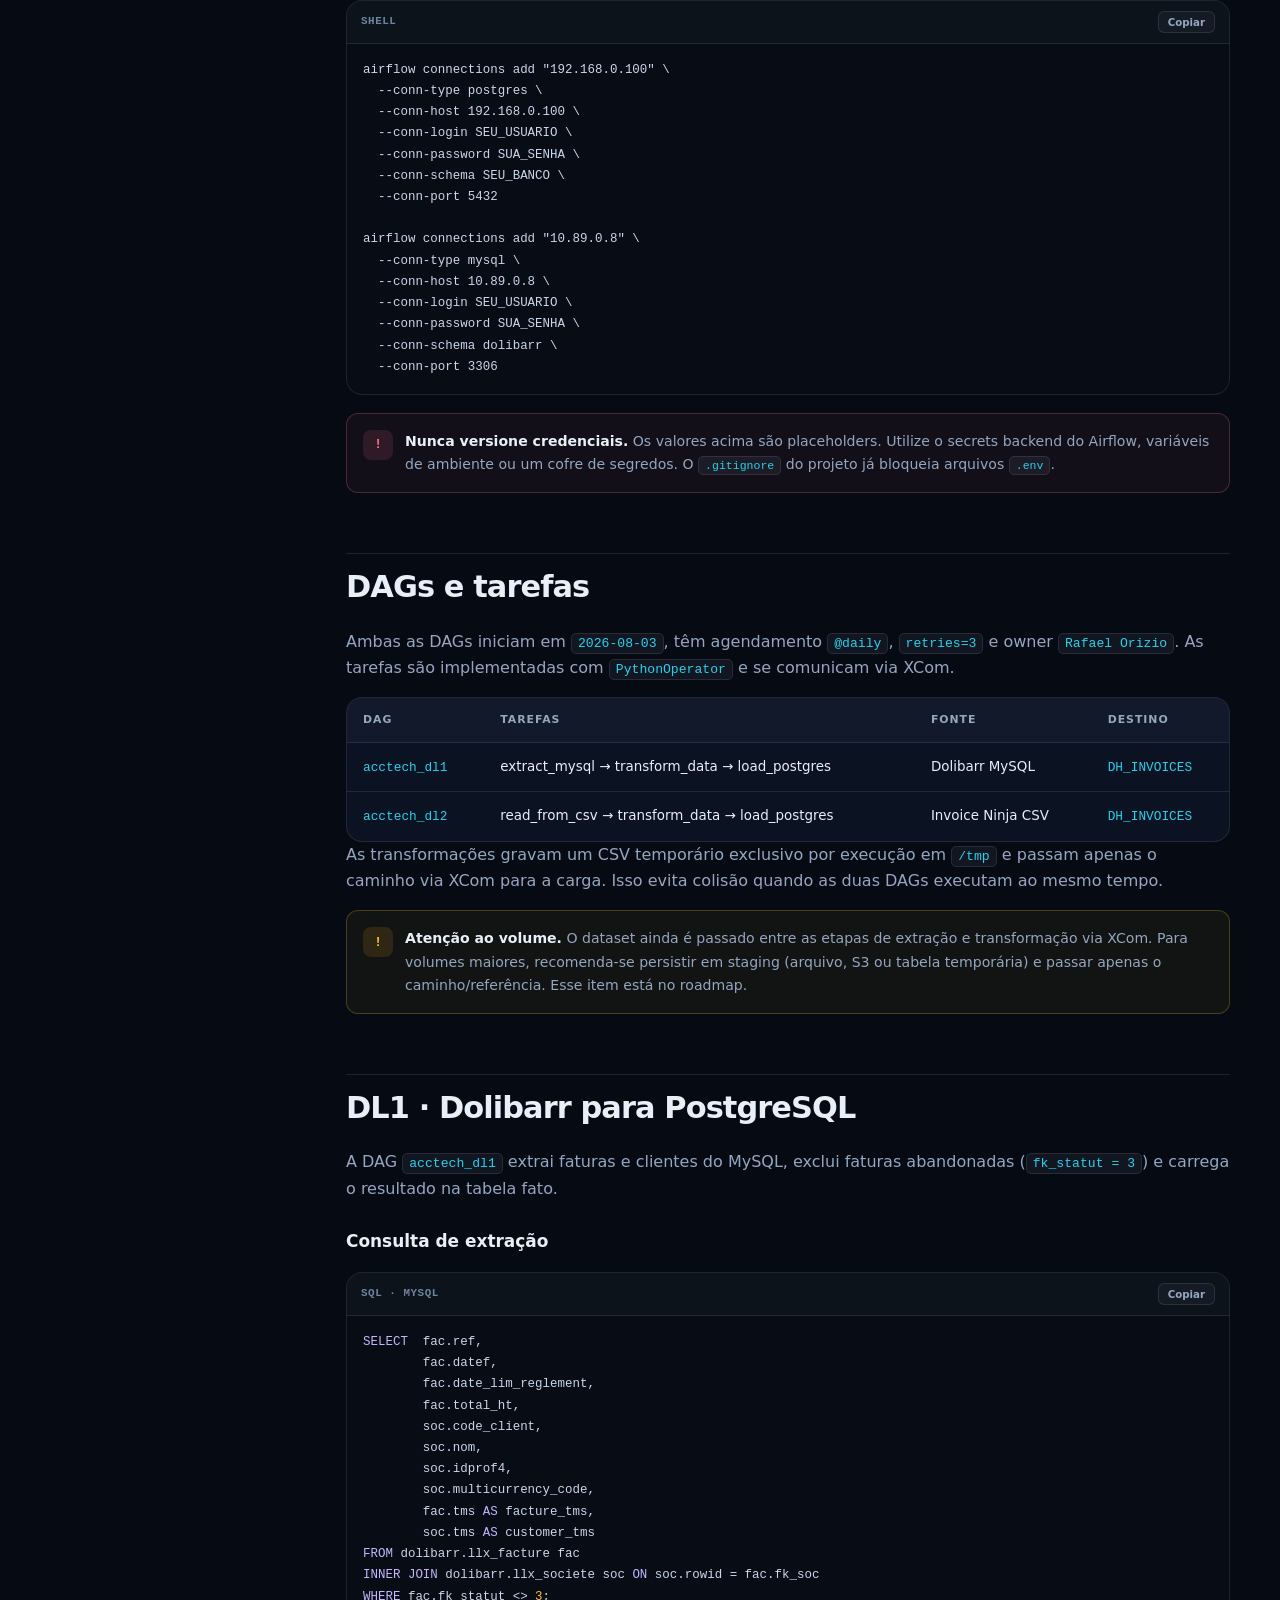
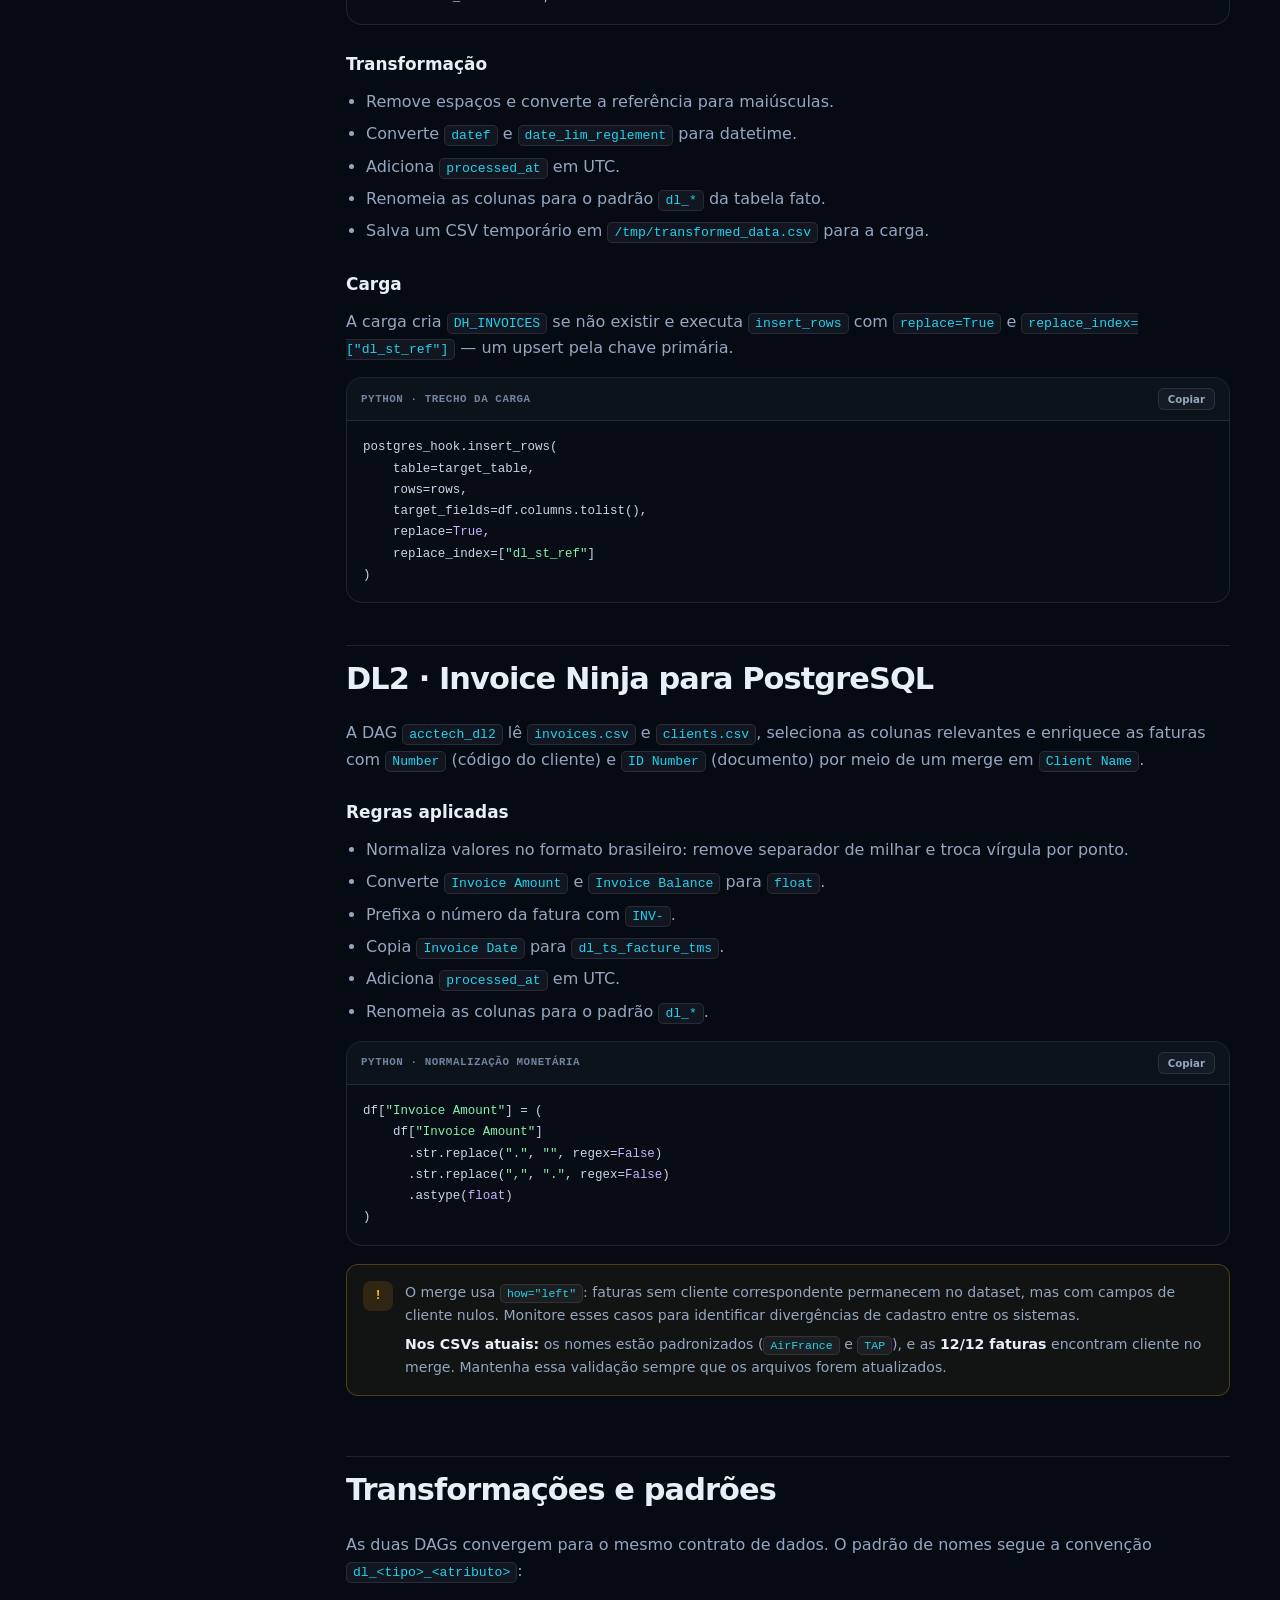
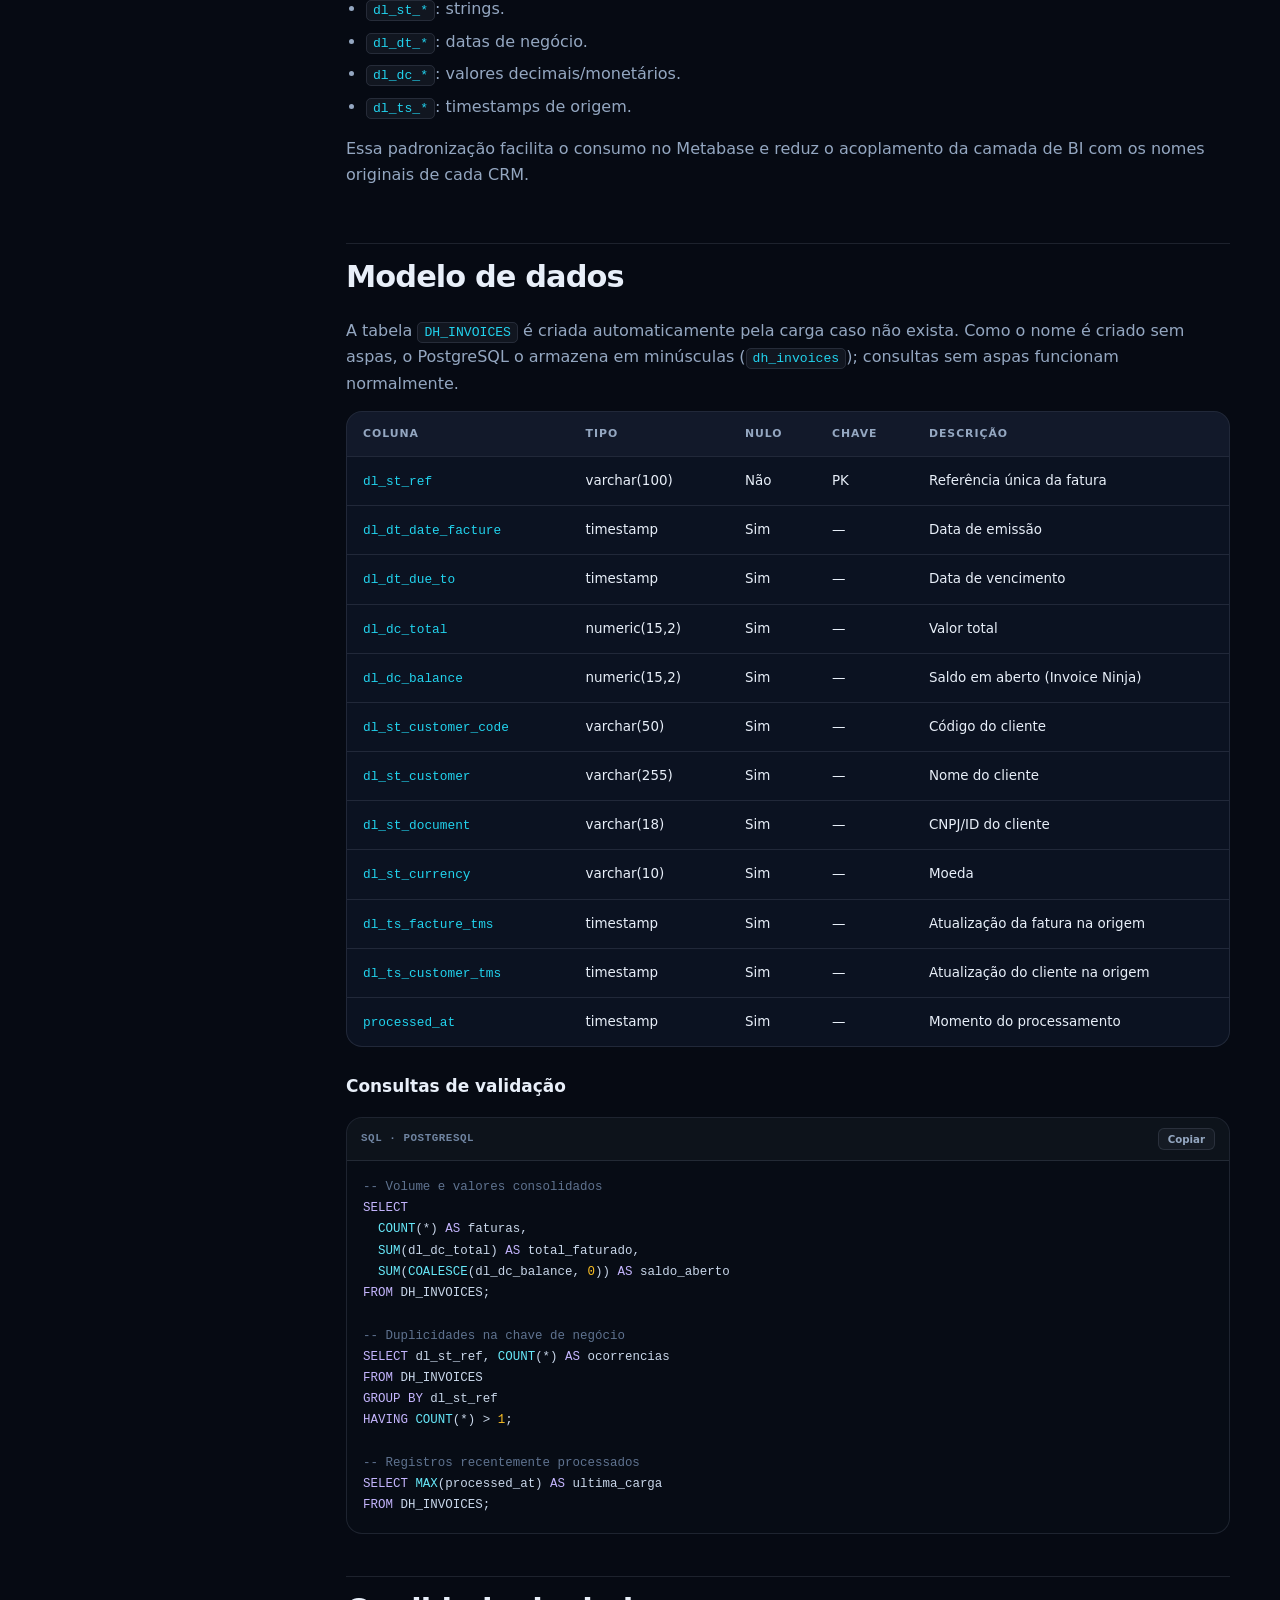
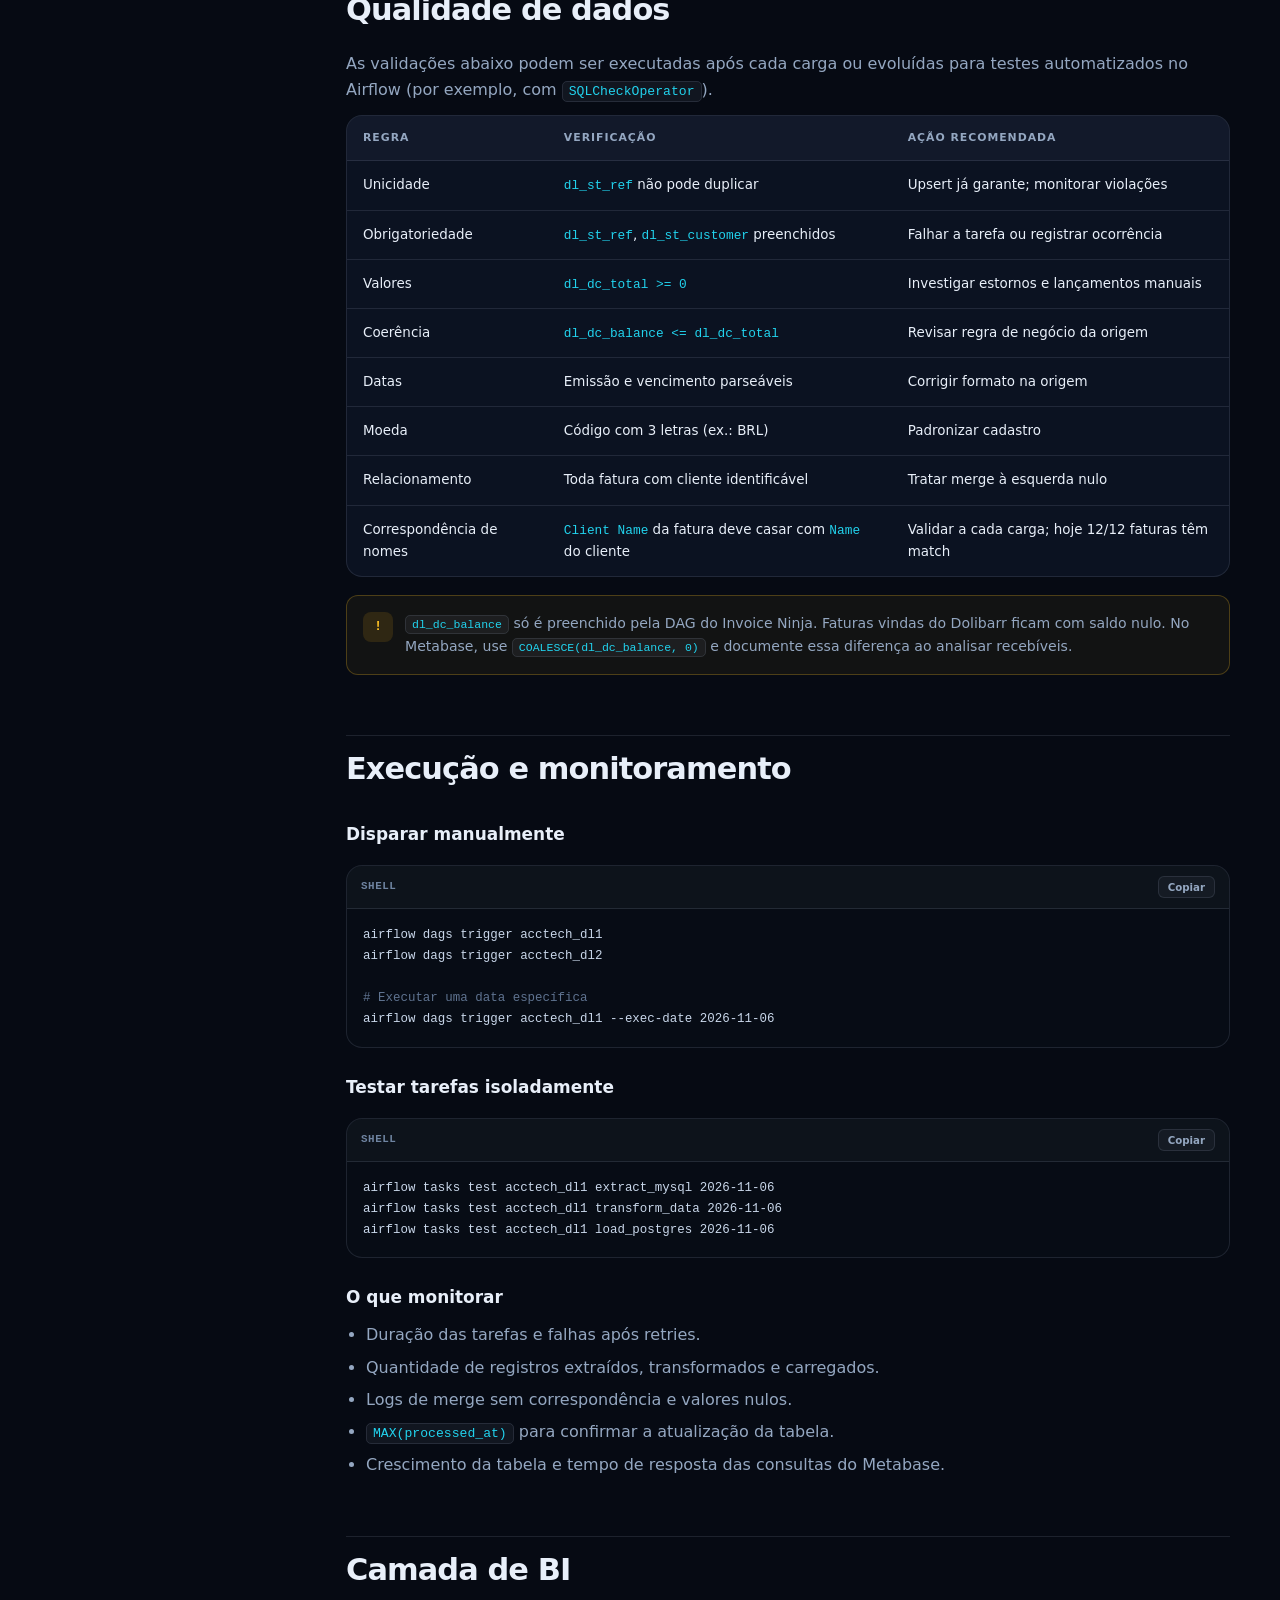
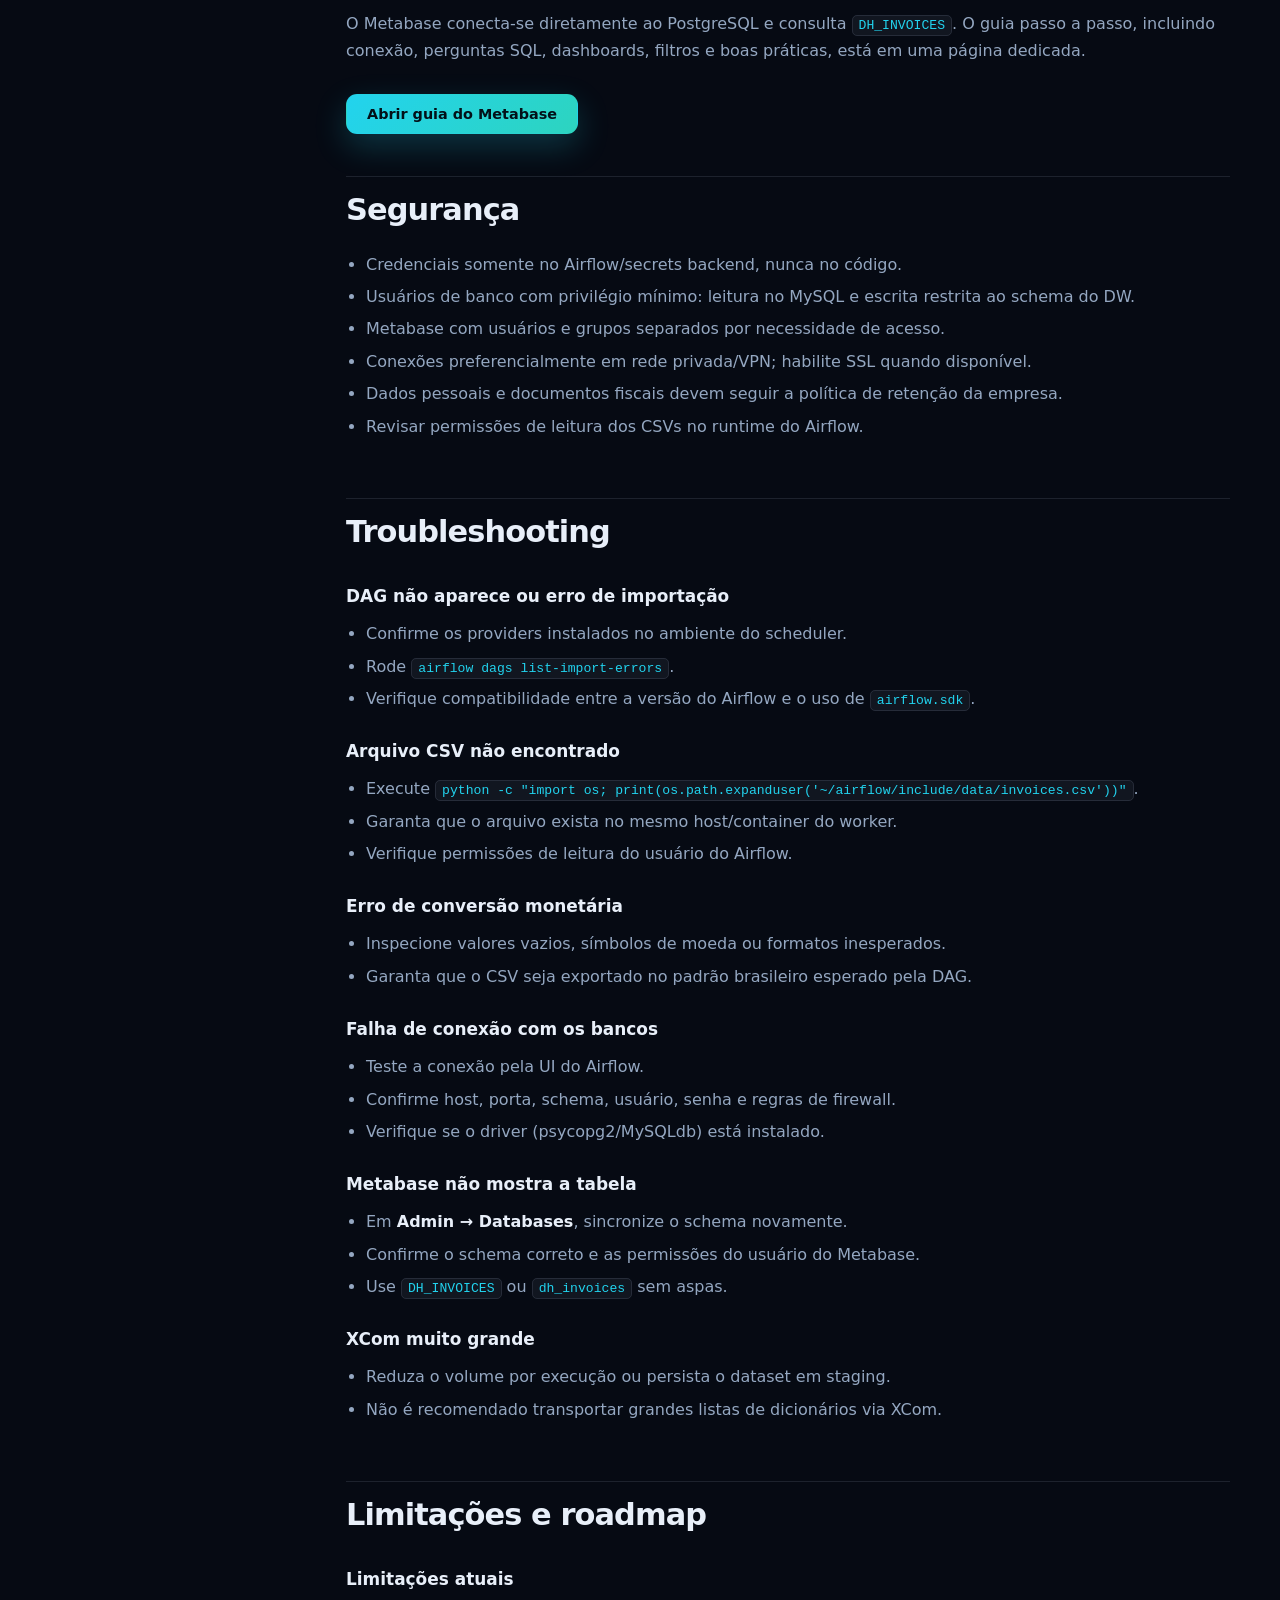
==== commit aced2b8c: "Add files via upload" ====
--- a/documentacao.html
+++ b/documentacao.html
@@ -5,7 +5,7 @@
   <meta name="viewport" content="width=device-width, initial-scale=1.0">
   <meta name="description" content="Documentação completa do pipeline de engenharia de dados: arquitetura, DAGs Airflow, transformações, modelo de dados, setup, qualidade e operação.">
   <meta name="author" content="Rafael Orizio">
-  <title>Documentação | Accurato Data Platform</title>
+  <title>Documentação | Rafael Orizio</title>
   <script>document.documentElement.classList.add("js");</script>
   <link rel="stylesheet" href="assets/styles.css">
 </head>
@@ -14,10 +14,10 @@
 
   <header class="site-header">
     <div class="container nav">
-      <a class="brand" href="index.html" aria-label="Accurato Data Platform">
+      <a class="brand" href="index.html" aria-label="Rafael Orizio">
         <span class="brand-mark">AD</span>
         <span class="brand-text">
-          <strong>Accurato Data</strong>
+          <strong>Rafael Orizio</strong>
           <span>Data Engineering Portfolio</span>
         </span>
       </a>
@@ -47,7 +47,7 @@
         <h1>Do dado bruto ao dashboard: <span class="gradient-text">documentação completa</span></h1>
         <p>
           Arquitetura, configuração, detalhes das DAGs, dicionário de dados, qualidade,
-          operação e evolução do pipeline Accurato Data Platform.
+          operação e evolução do pipeline Rafael Orizio.
         </p>
         <div class="hero-meta">
           <span><i class="tick">✓</i> Airflow 3 · Python 3</span>
@@ -87,7 +87,7 @@
         <section id="visao-geral">
           <h2>Visão geral</h2>
           <p>
-            A <strong>Accurato Data Platform</strong> é um projeto de engenharia de dados que
+            A <strong>Rafael Orizio</strong> é um projeto de engenharia de dados que
             centraliza informações de dois CRMs — <strong>Dolibarr</strong> (MySQL) e
             <strong>Invoice Ninja</strong> (exportações CSV) — em um Data Warehouse
             PostgreSQL. O pipeline é orquestrado pelo <strong>Apache Airflow</strong>, as
@@ -849,11 +849,11 @@
           <a class="brand" href="index.html">
             <span class="brand-mark">AD</span>
             <span class="brand-text">
-              <strong>Accurato Data</strong>
+              <strong>Rafael Orizio</strong>
               <span>Data Engineering Portfolio</span>
             </span>
           </a>
-          <p>Documentação técnica do pipeline de dados Accurato.</p>
+          <p>Documentação técnica do pipeline de dados do CRM.</p>
         </div>
         <div class="footer-links">
           <div class="footer-col">
--- a/assets/styles.css
+++ b/assets/styles.css
@@ -0,0 +1,1875 @@
+:root {
+  --bg: #060a13;
+  --bg-deep: #04070d;
+  --surface: rgba(13, 21, 38, 0.78);
+  --surface-solid: #0d1526;
+  --surface-2: rgba(20, 32, 56, 0.72);
+  --line: rgba(148, 163, 184, 0.16);
+  --line-strong: rgba(148, 163, 184, 0.28);
+  --text: #e8eff9;
+  --muted: #94a7c1;
+  --muted-2: #6f84a1;
+  --cyan: #22d3ee;
+  --teal: #2dd4bf;
+  --violet: #8b5cf6;
+  --blue: #60a5fa;
+  --amber: #fbbf24;
+  --rose: #fb7185;
+  --green: #34d399;
+  --radius-sm: 10px;
+  --radius: 16px;
+  --radius-lg: 24px;
+  --max: 1180px;
+  --font: "Inter", "Segoe UI", system-ui, -apple-system, BlinkMacSystemFont, sans-serif;
+  --mono: "SFMono-Regular", "Cascadia Code", "Roboto Mono", Consolas, monospace;
+}
+
+* {
+  box-sizing: border-box;
+  margin: 0;
+  padding: 0;
+}
+
+html {
+  scroll-behavior: smooth;
+  scroll-padding-top: 92px;
+}
+
+body {
+  background:
+    radial-gradient(1100px 700px at 12% -8%, rgba(34, 211, 238, 0.1), transparent 60%),
+    radial-gradient(900px 600px at 88% 4%, rgba(139, 92, 246, 0.11), transparent 62%),
+    radial-gradient(800px 600px at 50% 110%, rgba(45, 212, 191, 0.06), transparent 60%),
+    var(--bg);
+  color: var(--text);
+  font-family: var(--font);
+  font-size: 16px;
+  line-height: 1.65;
+  -webkit-font-smoothing: antialiased;
+  overflow-x: hidden;
+}
+
+body::before {
+  content: "";
+  position: fixed;
+  inset: 0;
+  z-index: -1;
+  background-image:
+    linear-gradient(rgba(148, 163, 184, 0.035) 1px, transparent 1px),
+    linear-gradient(90deg, rgba(148, 163, 184, 0.035) 1px, transparent 1px);
+  background-size: 56px 56px;
+  mask-image: radial-gradient(ellipse 80% 70% at 50% 0%, #000 30%, transparent 78%);
+  pointer-events: none;
+}
+
+a {
+  color: inherit;
+  text-decoration: none;
+}
+
+img,
+svg {
+  display: block;
+  max-width: 100%;
+}
+
+ul,
+ol {
+  padding-left: 1.25rem;
+}
+
+::selection {
+  background: rgba(34, 211, 238, 0.28);
+  color: #fff;
+}
+
+.container {
+  width: min(var(--max), calc(100% - 40px));
+  margin-inline: auto;
+}
+
+.skip-link {
+  position: absolute;
+  left: 16px;
+  top: -60px;
+  z-index: 100;
+  padding: 10px 16px;
+  border-radius: 10px;
+  background: var(--cyan);
+  color: #031018;
+  font-weight: 700;
+  transition: top 0.2s ease;
+}
+
+.skip-link:focus {
+  top: 16px;
+}
+
+/* ---------- Header ---------- */
+.site-header {
+  position: sticky;
+  top: 0;
+  z-index: 50;
+  border-bottom: 1px solid transparent;
+  background: rgba(6, 10, 19, 0.55);
+  backdrop-filter: blur(18px);
+  transition: border-color 0.25s ease, background 0.25s ease;
+}
+
+.site-header.is-scrolled {
+  border-bottom-color: var(--line);
+  background: rgba(6, 10, 19, 0.86);
+}
+
+.nav {
+  display: flex;
+  align-items: center;
+  justify-content: space-between;
+  gap: 24px;
+  min-height: 72px;
+}
+
+.brand {
+  display: flex;
+  align-items: center;
+  gap: 12px;
+  font-weight: 800;
+  letter-spacing: -0.02em;
+  white-space: nowrap;
+}
+
+.brand-mark {
+  display: grid;
+  place-items: center;
+  width: 40px;
+  height: 40px;
+  border-radius: 12px;
+  background: linear-gradient(135deg, var(--cyan), var(--violet));
+  color: #031018;
+  font-family: var(--mono);
+  font-size: 14px;
+  font-weight: 900;
+  box-shadow: 0 8px 26px rgba(34, 211, 238, 0.22);
+}
+
+.brand-text {
+  display: flex;
+  flex-direction: column;
+  line-height: 1.15;
+}
+
+.brand-text strong {
+  font-size: 0.95rem;
+}
+
+.brand-text span {
+  color: var(--muted-2);
+  font-size: 0.68rem;
+  font-weight: 600;
+  letter-spacing: 0.14em;
+  text-transform: uppercase;
+}
+
+.nav-links {
+  display: flex;
+  align-items: center;
+  gap: 4px;
+  list-style: none;
+  padding: 0;
+}
+
+.nav-links a {
+  display: inline-flex;
+  align-items: center;
+  padding: 8px 12px;
+  border-radius: 9px;
+  color: var(--muted);
+  font-size: 0.86rem;
+  font-weight: 600;
+  transition: color 0.2s ease, background 0.2s ease;
+}
+
+.nav-links a:hover,
+.nav-links a[aria-current="page"] {
+  color: var(--text);
+  background: rgba(148, 163, 184, 0.1);
+}
+
+.nav-cta {
+  display: inline-flex;
+  align-items: center;
+  gap: 8px;
+  padding: 9px 16px;
+  border: 1px solid rgba(34, 211, 238, 0.35);
+  border-radius: 10px;
+  background: rgba(34, 211, 238, 0.08);
+  color: var(--cyan);
+  font-size: 0.85rem;
+  font-weight: 700;
+  transition: background 0.2s ease, transform 0.2s ease;
+}
+
+.nav-cta:hover {
+  background: rgba(34, 211, 238, 0.16);
+  transform: translateY(-1px);
+}
+
+.nav-toggle {
+  display: none;
+  width: 42px;
+  height: 42px;
+  border: 1px solid var(--line);
+  border-radius: 10px;
+  background: rgba(148, 163, 184, 0.06);
+  color: var(--text);
+  cursor: pointer;
+}
+
+.nav-toggle span {
+  display: block;
+  width: 18px;
+  height: 2px;
+  margin: 4px auto;
+  border-radius: 2px;
+  background: currentColor;
+  transition: transform 0.2s ease, opacity 0.2s ease;
+}
+
+/* ---------- Buttons ---------- */
+.btn {
+  display: inline-flex;
+  align-items: center;
+  justify-content: center;
+  gap: 9px;
+  padding: 12px 20px;
+  border: 1px solid transparent;
+  border-radius: 11px;
+  font-size: 0.9rem;
+  font-weight: 700;
+  line-height: 1;
+  cursor: pointer;
+  transition: transform 0.2s ease, box-shadow 0.2s ease, background 0.2s ease;
+}
+
+.btn:hover {
+  transform: translateY(-2px);
+}
+
+.btn-primary {
+  background: linear-gradient(135deg, var(--cyan), var(--teal));
+  color: #031018;
+  box-shadow: 0 12px 32px rgba(34, 211, 238, 0.22);
+}
+
+.btn-primary:hover {
+  box-shadow: 0 16px 40px rgba(34, 211, 238, 0.3);
+}
+
+.btn-ghost {
+  border-color: var(--line-strong);
+  background: rgba(148, 163, 184, 0.06);
+  color: var(--text);
+}
+
+.btn-ghost:hover {
+  background: rgba(148, 163, 184, 0.12);
+}
+
+.btn svg {
+  width: 16px;
+  height: 16px;
+}
+
+/* ---------- Hero ---------- */
+.hero {
+  position: relative;
+  padding: 88px 0 64px;
+}
+
+.hero-grid {
+  display: grid;
+  grid-template-columns: minmax(0, 1.08fr) minmax(0, 0.92fr);
+  gap: 56px;
+  align-items: center;
+}
+
+.eyebrow {
+  display: inline-flex;
+  align-items: center;
+  gap: 9px;
+  padding: 6px 12px;
+  border: 1px solid rgba(34, 211, 238, 0.28);
+  border-radius: 999px;
+  background: rgba(34, 211, 238, 0.07);
+  color: var(--cyan);
+  font-size: 0.72rem;
+  font-weight: 700;
+  letter-spacing: 0.12em;
+  text-transform: uppercase;
+}
+
+.eyebrow .dot {
+  width: 7px;
+  height: 7px;
+  border-radius: 50%;
+  background: var(--teal);
+  box-shadow: 0 0 0 4px rgba(45, 212, 191, 0.12);
+  animation: pulse 2.4s ease-in-out infinite;
+}
+
+@keyframes pulse {
+  0%, 100% { opacity: 1; }
+  50% { opacity: 0.4; }
+}
+
+.hero h1 {
+  margin: 22px 0 20px;
+  font-size: clamp(2.5rem, 5.2vw, 4.4rem);
+  font-weight: 850;
+  letter-spacing: -0.045em;
+  line-height: 1.02;
+}
+
+.gradient-text {
+  background: linear-gradient(100deg, var(--cyan) 0%, var(--blue) 38%, var(--violet) 78%);
+  -webkit-background-clip: text;
+  background-clip: text;
+  color: transparent;
+}
+
+.hero-lead {
+  max-width: 620px;
+  color: var(--muted);
+  font-size: 1.08rem;
+  line-height: 1.75;
+}
+
+.hero-actions {
+  display: flex;
+  flex-wrap: wrap;
+  gap: 12px;
+  margin-top: 30px;
+}
+
+.hero-meta {
+  display: flex;
+  flex-wrap: wrap;
+  gap: 20px;
+  margin-top: 32px;
+  padding-top: 24px;
+  border-top: 1px solid var(--line);
+  color: var(--muted-2);
+  font-size: 0.8rem;
+}
+
+.hero-meta span {
+  display: inline-flex;
+  align-items: center;
+  gap: 7px;
+}
+
+.hero-meta .tick {
+  color: var(--teal);
+  font-weight: 900;
+}
+
+/* ---------- Hero panel ---------- */
+.hero-panel {
+  position: relative;
+  padding: 1px;
+  border-radius: var(--radius-lg);
+  background: linear-gradient(145deg, rgba(34, 211, 238, 0.35), rgba(139, 92, 246, 0.2) 55%, rgba(148, 163, 184, 0.05));
+  box-shadow: 0 30px 80px rgba(0, 0, 0, 0.35);
+}
+
+.hero-panel-inner {
+  border-radius: calc(var(--radius-lg) - 1px);
+  background: linear-gradient(160deg, #0c1426 0%, #070d18 100%);
+  padding: 22px;
+  overflow: hidden;
+}
+
+.panel-top {
+  display: flex;
+  align-items: center;
+  justify-content: space-between;
+  gap: 12px;
+  margin-bottom: 18px;
+}
+
+.panel-title {
+  display: flex;
+  align-items: center;
+  gap: 9px;
+  font-size: 0.78rem;
+  font-weight: 700;
+  letter-spacing: 0.1em;
+  text-transform: uppercase;
+  color: var(--muted);
+}
+
+.panel-dots {
+  display: flex;
+  gap: 6px;
+}
+
+.panel-dots i {
+  width: 8px;
+  height: 8px;
+  border-radius: 50%;
+  background: rgba(148, 163, 184, 0.28);
+}
+
+.panel-dots i:first-child { background: var(--rose); }
+.panel-dots i:nth-child(2) { background: var(--amber); }
+.panel-dots i:last-child { background: var(--green); }
+
+.kpi-grid {
+  display: grid;
+  grid-template-columns: repeat(2, minmax(0, 1fr));
+  gap: 12px;
+}
+
+.kpi {
+  padding: 16px;
+  border: 1px solid var(--line);
+  border-radius: 13px;
+  background: rgba(148, 163, 184, 0.045);
+}
+
+.kpi-label {
+  color: var(--muted-2);
+  font-size: 0.68rem;
+  font-weight: 700;
+  letter-spacing: 0.09em;
+  text-transform: uppercase;
+}
+
+.kpi-value {
+  margin-top: 5px;
+  font-size: 1.36rem;
+  font-weight: 800;
+  letter-spacing: -0.03em;
+}
+
+.kpi-value small {
+  color: var(--muted-2);
+  font-size: 0.72rem;
+  font-weight: 600;
+}
+
+.kpi-delta {
+  display: inline-flex;
+  align-items: center;
+  gap: 4px;
+  margin-top: 6px;
+  color: var(--teal);
+  font-size: 0.7rem;
+  font-weight: 700;
+}
+
+.kpi-delta.warn {
+  color: var(--amber);
+}
+
+.spark {
+  margin-top: 16px;
+  padding: 16px 16px 8px;
+  border: 1px solid var(--line);
+  border-radius: 13px;
+  background: rgba(148, 163, 184, 0.035);
+}
+
+.spark-head {
+  display: flex;
+  align-items: baseline;
+  justify-content: space-between;
+  margin-bottom: 10px;
+}
+
+.spark-head span {
+  color: var(--muted-2);
+  font-size: 0.68rem;
+  font-weight: 700;
+  letter-spacing: 0.09em;
+  text-transform: uppercase;
+}
+
+.spark-head strong {
+  color: var(--teal);
+  font-size: 0.75rem;
+}
+
+.spark svg {
+  width: 100%;
+  height: 82px;
+  overflow: visible;
+}
+
+.pipeline-mini {
+  display: flex;
+  align-items: center;
+  justify-content: space-between;
+  gap: 6px;
+  margin-top: 16px;
+  padding: 13px 14px;
+  border: 1px dashed rgba(34, 211, 238, 0.24);
+  border-radius: 12px;
+  background: rgba(34, 211, 238, 0.035);
+}
+
+.pipeline-mini span {
+  color: var(--muted);
+  font-family: var(--mono);
+  font-size: 0.66rem;
+  font-weight: 700;
+  white-space: nowrap;
+}
+
+.pipeline-mini i {
+  flex: 1;
+  height: 1px;
+  background: linear-gradient(90deg, var(--cyan), var(--violet));
+  opacity: 0.5;
+}
+
+.panel-note {
+  margin-top: 10px;
+  color: var(--muted-2);
+  font-size: 0.65rem;
+  text-align: center;
+}
+
+/* ---------- Sections ---------- */
+.section {
+  padding: 76px 0;
+}
+
+.section-alt {
+  border-block: 1px solid var(--line);
+  background: linear-gradient(180deg, rgba(13, 21, 38, 0.4), rgba(6, 10, 19, 0.1));
+}
+
+.section-head {
+  max-width: 760px;
+  margin-bottom: 40px;
+}
+
+.section-head.center {
+  margin-inline: auto;
+  text-align: center;
+}
+
+.kicker {
+  display: inline-flex;
+  align-items: center;
+  gap: 8px;
+  margin-bottom: 12px;
+  color: var(--cyan);
+  font-size: 0.72rem;
+  font-weight: 800;
+  letter-spacing: 0.15em;
+  text-transform: uppercase;
+}
+
+.kicker::before {
+  content: "";
+  width: 22px;
+  height: 1px;
+  background: currentColor;
+}
+
+.section-head.center .kicker::before {
+  display: none;
+}
+
+.section h2 {
+  font-size: clamp(1.8rem, 3.4vw, 2.6rem);
+  letter-spacing: -0.035em;
+  line-height: 1.12;
+}
+
+.section-lead {
+  margin-top: 14px;
+  color: var(--muted);
+  font-size: 1rem;
+}
+
+.section h3 {
+  font-size: 1.13rem;
+  letter-spacing: -0.02em;
+}
+
+/* ---------- Stats ---------- */
+.stats {
+  display: grid;
+  grid-template-columns: repeat(4, minmax(0, 1fr));
+  gap: 14px;
+  margin-top: 48px;
+}
+
+.stat {
+  padding: 20px;
+  border: 1px solid var(--line);
+  border-radius: var(--radius);
+  background: var(--surface);
+}
+
+.stat-value {
+  font-size: 1.55rem;
+  font-weight: 850;
+  letter-spacing: -0.04em;
+}
+
+.stat-value span {
+  color: var(--cyan);
+}
+
+.stat-label {
+  margin-top: 2px;
+  color: var(--muted-2);
+  font-size: 0.72rem;
+  font-weight: 700;
+  letter-spacing: 0.08em;
+  text-transform: uppercase;
+}
+
+/* ---------- Architecture ---------- */
+.architecture {
+  padding: 30px;
+  border: 1px solid var(--line);
+  border-radius: var(--radius-lg);
+  background:
+    linear-gradient(160deg, rgba(13, 21, 38, 0.86), rgba(7, 13, 24, 0.9)),
+    var(--surface-solid);
+  overflow: hidden;
+}
+
+.arch-row {
+  display: grid;
+  grid-template-columns: 1fr 42px 1fr 42px 1fr 42px 1fr;
+  align-items: stretch;
+  gap: 10px;
+}
+
+.arch-col {
+  display: grid;
+  gap: 10px;
+  align-content: center;
+}
+
+.arch-node {
+  position: relative;
+  padding: 17px 16px;
+  border: 1px solid var(--line-strong);
+  border-radius: 13px;
+  background: rgba(148, 163, 184, 0.05);
+  text-align: center;
+}
+
+.arch-node strong {
+  display: block;
+  font-size: 0.84rem;
+  line-height: 1.3;
+}
+
+.arch-node small {
+  display: block;
+  margin-top: 3px;
+  color: var(--muted-2);
+  font-family: var(--mono);
+  font-size: 0.66rem;
+}
+
+.arch-node .tag {
+  display: inline-block;
+  margin-top: 8px;
+  padding: 2px 8px;
+  border-radius: 999px;
+  font-size: 0.6rem;
+  font-weight: 800;
+  letter-spacing: 0.08em;
+  text-transform: uppercase;
+}
+
+.arch-node.source-mysql {
+  border-color: rgba(251, 113, 133, 0.35);
+  background: rgba(251, 113, 133, 0.06);
+}
+
+.arch-node.source-mysql .tag {
+  background: rgba(251, 113, 133, 0.13);
+  color: var(--rose);
+}
+
+.arch-node.source-csv {
+  border-color: rgba(251, 191, 36, 0.35);
+  background: rgba(251, 191, 36, 0.06);
+}
+
+.arch-node.source-csv .tag {
+  background: rgba(251, 191, 36, 0.13);
+  color: var(--amber);
+}
+
+.arch-node.airflow {
+  border-color: rgba(34, 211, 238, 0.42);
+  background: linear-gradient(160deg, rgba(34, 211, 238, 0.12), rgba(34, 211, 238, 0.03));
+  box-shadow: 0 0 40px rgba(34, 211, 238, 0.08);
+}
+
+.arch-node.airflow .tag {
+  background: rgba(34, 211, 238, 0.14);
+  color: var(--cyan);
+}
+
+.arch-node.transform {
+  border-color: rgba(139, 92, 246, 0.4);
+  background: rgba(139, 92, 246, 0.08);
+}
+
+.arch-node.transform .tag {
+  background: rgba(139, 92, 246, 0.16);
+  color: #c4b5fd;
+}
+
+.arch-node.postgres {
+  border-color: rgba(96, 165, 250, 0.42);
+  background: rgba(96, 165, 250, 0.08);
+}
+
+.arch-node.postgres .tag {
+  background: rgba(96, 165, 250, 0.15);
+  color: var(--blue);
+}
+
+.arch-node.metabase {
+  border-color: rgba(45, 212, 191, 0.42);
+  background: rgba(45, 212, 191, 0.08);
+}
+
+.arch-node.metabase .tag {
+  background: rgba(45, 212, 191, 0.15);
+  color: var(--teal);
+}
+
+.arch-arrow {
+  display: grid;
+  place-items: center;
+  color: var(--muted-2);
+  font-size: 1.15rem;
+}
+
+.arch-arrow::before {
+  content: "→";
+}
+
+.arch-legend {
+  display: flex;
+  flex-wrap: wrap;
+  gap: 14px 26px;
+  margin-top: 26px;
+  padding-top: 20px;
+  border-top: 1px solid var(--line);
+  color: var(--muted-2);
+  font-size: 0.75rem;
+}
+
+.arch-legend span {
+  display: inline-flex;
+  align-items: center;
+  gap: 7px;
+}
+
+.arch-legend i {
+  width: 8px;
+  height: 8px;
+  border-radius: 50%;
+}
+
+.arch-legend .l1 { background: var(--rose); }
+.arch-legend .l2 { background: var(--amber); }
+.arch-legend .l3 { background: var(--cyan); }
+.arch-legend .l4 { background: var(--violet); }
+.arch-legend .l5 { background: var(--blue); }
+.arch-legend .l6 { background: var(--teal); }
+
+.arch-down {
+  display: grid;
+  grid-template-columns: 1fr auto 1fr;
+  align-items: center;
+  gap: 14px;
+  margin-top: 16px;
+  padding: 16px;
+  border: 1px dashed rgba(45, 212, 191, 0.24);
+  border-radius: 14px;
+  background: rgba(45, 212, 191, 0.035);
+}
+
+.arch-down-arrow {
+  display: grid;
+  place-items: center;
+  width: 34px;
+  height: 34px;
+  border: 1px solid rgba(45, 212, 191, 0.3);
+  border-radius: 9px;
+  color: var(--teal);
+  font-size: 1rem;
+}
+
+.arch-down .arch-node {
+  min-width: 220px;
+}
+
+.arch-down p {
+  color: var(--muted);
+  font-size: 0.82rem;
+  text-align: right;
+}
+
+/* ---------- Cards / grids ---------- */
+.grid-2 {
+  display: grid;
+  grid-template-columns: repeat(2, minmax(0, 1fr));
+  gap: 18px;
+}
+
+.grid-3 {
+  display: grid;
+  grid-template-columns: repeat(3, minmax(0, 1fr));
+  gap: 18px;
+}
+
+.grid-4 {
+  display: grid;
+  grid-template-columns: repeat(4, minmax(0, 1fr));
+  gap: 18px;
+}
+
+.card {
+  position: relative;
+  padding: 24px;
+  border: 1px solid var(--line);
+  border-radius: var(--radius);
+  background: var(--surface);
+  transition: transform 0.25s ease, border-color 0.25s ease, background 0.25s ease;
+}
+
+.card:hover {
+  transform: translateY(-3px);
+  border-color: rgba(34, 211, 238, 0.25);
+  background: var(--surface-2);
+}
+
+.card-icon {
+  display: grid;
+  place-items: center;
+  width: 42px;
+  height: 42px;
+  margin-bottom: 16px;
+  border-radius: 11px;
+  background: rgba(34, 211, 238, 0.09);
+  color: var(--cyan);
+  font-family: var(--mono);
+  font-size: 0.8rem;
+  font-weight: 900;
+}
+
+.card-icon.violet {
+  background: rgba(139, 92, 246, 0.1);
+  color: #c4b5fd;
+}
+
+.card-icon.amber {
+  background: rgba(251, 191, 36, 0.1);
+  color: var(--amber);
+}
+
+.card-icon.green {
+  background: rgba(52, 211, 153, 0.1);
+  color: var(--green);
+}
+
+.card p {
+  margin-top: 8px;
+  color: var(--muted);
+  font-size: 0.9rem;
+}
+
+.card ul {
+  margin-top: 12px;
+  color: var(--muted);
+  font-size: 0.86rem;
+}
+
+.card li + li {
+  margin-top: 5px;
+}
+
+.card .meta {
+  display: flex;
+  flex-wrap: wrap;
+  gap: 8px;
+  margin-top: 16px;
+}
+
+.pill {
+  display: inline-flex;
+  align-items: center;
+  padding: 3px 9px;
+  border: 1px solid var(--line);
+  border-radius: 999px;
+  background: rgba(148, 163, 184, 0.05);
+  color: var(--muted);
+  font-family: var(--mono);
+  font-size: 0.64rem;
+  font-weight: 700;
+}
+
+.pill.cyan { border-color: rgba(34, 211, 238, 0.3); color: var(--cyan); background: rgba(34, 211, 238, 0.07); }
+.pill.violet { border-color: rgba(139, 92, 246, 0.3); color: #c4b5fd; background: rgba(139, 92, 246, 0.07); }
+.pill.amber { border-color: rgba(251, 191, 36, 0.3); color: var(--amber); background: rgba(251, 191, 36, 0.07); }
+.pill.green { border-color: rgba(52, 211, 153, 0.3); color: var(--green); background: rgba(52, 211, 153, 0.07); }
+.pill.rose { border-color: rgba(251, 113, 133, 0.3); color: var(--rose); background: rgba(251, 113, 133, 0.07); }
+
+/* ---------- Pipeline ---------- */
+.pipeline {
+  position: relative;
+  display: grid;
+  grid-template-columns: repeat(3, minmax(0, 1fr));
+  gap: 18px;
+}
+
+.pipeline::before {
+  content: "";
+  position: absolute;
+  top: 44px;
+  left: 12%;
+  right: 12%;
+  height: 1px;
+  background: linear-gradient(90deg, transparent, var(--cyan), var(--violet), transparent);
+  opacity: 0.4;
+}
+
+.pipeline-step {
+  position: relative;
+  padding-top: 0;
+}
+
+.step-number {
+  position: relative;
+  z-index: 1;
+  display: grid;
+  place-items: center;
+  width: 56px;
+  height: 56px;
+  margin-bottom: 18px;
+  border: 1px solid rgba(34, 211, 238, 0.35);
+  border-radius: 16px;
+  background: #0a1220;
+  color: var(--cyan);
+  font-family: var(--mono);
+  font-size: 0.9rem;
+  font-weight: 900;
+}
+
+.pipeline-step:nth-child(2) .step-number {
+  border-color: rgba(139, 92, 246, 0.4);
+  color: #c4b5fd;
+}
+
+.pipeline-step:nth-child(3) .step-number {
+  border-color: rgba(45, 212, 191, 0.4);
+  color: var(--teal);
+}
+
+.pipeline-step h3 {
+  margin-bottom: 6px;
+}
+
+.pipeline-step p {
+  color: var(--muted);
+  font-size: 0.9rem;
+}
+
+.code-inline {
+  padding: 2px 6px;
+  border: 1px solid var(--line);
+  border-radius: 5px;
+  background: rgba(148, 163, 184, 0.08);
+  color: var(--cyan);
+  font-family: var(--mono);
+  font-size: 0.82em;
+}
+
+/* ---------- Dashboard preview ---------- */
+.dash-preview {
+  padding: 22px;
+  border: 1px solid var(--line);
+  border-radius: var(--radius-lg);
+  background: linear-gradient(160deg, rgba(13, 21, 38, 0.9), rgba(7, 13, 24, 0.95));
+  box-shadow: 0 24px 70px rgba(0, 0, 0, 0.28);
+}
+
+.dash-toolbar {
+  display: flex;
+  flex-wrap: wrap;
+  align-items: center;
+  justify-content: space-between;
+  gap: 12px;
+  margin-bottom: 18px;
+}
+
+.dash-brand {
+  display: flex;
+  align-items: center;
+  gap: 9px;
+  font-size: 0.8rem;
+  font-weight: 800;
+}
+
+.dash-brand i {
+  width: 9px;
+  height: 9px;
+  border-radius: 3px;
+  background: linear-gradient(135deg, var(--cyan), var(--violet));
+}
+
+.dash-filters {
+  display: flex;
+  flex-wrap: wrap;
+  gap: 7px;
+}
+
+.dash-filter {
+  padding: 5px 10px;
+  border: 1px solid var(--line);
+  border-radius: 7px;
+  background: rgba(148, 163, 184, 0.05);
+  color: var(--muted);
+  font-size: 0.66rem;
+  font-weight: 600;
+}
+
+.dash-kpis {
+  display: grid;
+  grid-template-columns: repeat(4, minmax(0, 1fr));
+  gap: 10px;
+  margin-bottom: 12px;
+}
+
+.dash-kpi {
+  padding: 14px;
+  border: 1px solid var(--line);
+  border-radius: 11px;
+  background: rgba(148, 163, 184, 0.035);
+}
+
+.dash-kpi span {
+  color: var(--muted-2);
+  font-size: 0.62rem;
+  font-weight: 700;
+  letter-spacing: 0.08em;
+  text-transform: uppercase;
+}
+
+.dash-kpi strong {
+  display: block;
+  margin-top: 4px;
+  font-size: 1.15rem;
+  letter-spacing: -0.03em;
+}
+
+.dash-kpi strong.teal { color: var(--teal); }
+.dash-kpi strong.amber { color: var(--amber); }
+.dash-kpi strong.cyan { color: var(--cyan); }
+
+.dash-charts {
+  display: grid;
+  grid-template-columns: 1.45fr 1fr;
+  gap: 10px;
+}
+
+.dash-chart {
+  padding: 15px;
+  border: 1px solid var(--line);
+  border-radius: 11px;
+  background: rgba(148, 163, 184, 0.03);
+}
+
+.dash-chart h4 {
+  margin-bottom: 12px;
+  color: var(--muted);
+  font-size: 0.7rem;
+  font-weight: 700;
+  letter-spacing: 0.06em;
+  text-transform: uppercase;
+}
+
+.bars {
+  display: flex;
+  align-items: flex-end;
+  gap: 12px;
+  height: 132px;
+  padding-top: 8px;
+}
+
+.bar-wrap {
+  display: flex;
+  flex: 1;
+  flex-direction: column;
+  align-items: center;
+  justify-content: flex-end;
+  gap: 7px;
+  height: 100%;
+}
+
+.bar {
+  width: 100%;
+  max-width: 38px;
+  border-radius: 5px 5px 2px 2px;
+  background: linear-gradient(180deg, var(--cyan), rgba(34, 211, 238, 0.22));
+  box-shadow: 0 0 18px rgba(34, 211, 238, 0.12);
+}
+
+.bar.alt {
+  background: linear-gradient(180deg, var(--violet), rgba(139, 92, 246, 0.2));
+  box-shadow: 0 0 18px rgba(139, 92, 246, 0.12);
+}
+
+.bar-wrap span {
+  color: var(--muted-2);
+  font-family: var(--mono);
+  font-size: 0.6rem;
+}
+
+.donut-wrap {
+  display: flex;
+  align-items: center;
+  gap: 16px;
+  min-height: 132px;
+}
+
+.donut {
+  position: relative;
+  flex: 0 0 106px;
+  width: 106px;
+  height: 106px;
+  border-radius: 50%;
+  background: conic-gradient(var(--teal) 0 76.5%, var(--amber) 76.5% 100%);
+}
+
+.donut::after {
+  content: "";
+  position: absolute;
+  inset: 18px;
+  border-radius: 50%;
+  background: #0a1220;
+}
+
+.donut-center {
+  position: absolute;
+  inset: 0;
+  z-index: 1;
+  display: grid;
+  place-items: center;
+  font-size: 0.82rem;
+  font-weight: 800;
+}
+
+.donut-legend {
+  display: grid;
+  gap: 9px;
+  font-size: 0.7rem;
+  color: var(--muted);
+}
+
+.donut-legend span {
+  display: flex;
+  align-items: center;
+  gap: 7px;
+}
+
+.donut-legend i {
+  width: 8px;
+  height: 8px;
+  border-radius: 2px;
+}
+
+.donut-legend .lg1 { background: var(--teal); }
+.donut-legend .lg2 { background: var(--amber); }
+
+/* ---------- Tables ---------- */
+.table-wrap {
+  overflow-x: auto;
+  border: 1px solid var(--line);
+  border-radius: var(--radius);
+  background: var(--surface);
+}
+
+table {
+  width: 100%;
+  border-collapse: collapse;
+  font-size: 0.84rem;
+  min-width: 680px;
+}
+
+th,
+td {
+  padding: 13px 16px;
+  text-align: left;
+  vertical-align: top;
+  border-bottom: 1px solid var(--line);
+}
+
+th {
+  background: rgba(148, 163, 184, 0.05);
+  color: var(--muted);
+  font-size: 0.68rem;
+  font-weight: 800;
+  letter-spacing: 0.09em;
+  text-transform: uppercase;
+  white-space: nowrap;
+}
+
+tr:last-child td {
+  border-bottom: 0;
+}
+
+td code,
+th code {
+  color: var(--cyan);
+  font-family: var(--mono);
+  font-size: 0.8rem;
+}
+
+.table-note {
+  margin-top: 10px;
+  color: var(--muted-2);
+  font-size: 0.76rem;
+}
+
+/* ---------- Code ---------- */
+.code-block {
+  position: relative;
+  margin-top: 16px;
+  border: 1px solid var(--line);
+  border-radius: var(--radius);
+  background: #070c15;
+  overflow: hidden;
+}
+
+.code-head {
+  display: flex;
+  align-items: center;
+  justify-content: space-between;
+  gap: 12px;
+  padding: 10px 14px;
+  border-bottom: 1px solid var(--line);
+  background: rgba(148, 163, 184, 0.04);
+  color: var(--muted-2);
+  font-family: var(--mono);
+  font-size: 0.68rem;
+  font-weight: 700;
+  letter-spacing: 0.05em;
+  text-transform: uppercase;
+}
+
+.copy-btn {
+  padding: 4px 9px;
+  border: 1px solid var(--line);
+  border-radius: 6px;
+  background: rgba(148, 163, 184, 0.06);
+  color: var(--muted);
+  font-family: var(--font);
+  font-size: 0.64rem;
+  font-weight: 700;
+  cursor: pointer;
+  transition: color 0.2s ease, border-color 0.2s ease;
+}
+
+.copy-btn:hover {
+  color: var(--cyan);
+  border-color: rgba(34, 211, 238, 0.3);
+}
+
+.code-block pre {
+  padding: 16px;
+  overflow-x: auto;
+  color: #c9d7ea;
+  font-family: var(--mono);
+  font-size: 0.78rem;
+  line-height: 1.7;
+  tab-size: 2;
+}
+
+.code-block pre code {
+  font-family: inherit;
+}
+
+.code-block .cm { color: #5f7390; }
+.code-block .kw { color: #c4b5fd; }
+.code-block .st { color: #86efac; }
+.code-block .fn { color: #67e8f9; }
+.code-block .num { color: #fbbf24; }
+
+/* ---------- Documentation layout ---------- */
+.page-hero {
+  padding: 64px 0 44px;
+  border-bottom: 1px solid var(--line);
+}
+
+.page-hero h1 {
+  max-width: 900px;
+  margin: 18px 0 14px;
+  font-size: clamp(2rem, 4.2vw, 3.2rem);
+  letter-spacing: -0.04em;
+  line-height: 1.08;
+}
+
+.page-hero p {
+  max-width: 760px;
+  color: var(--muted);
+}
+
+.doc-layout {
+  display: grid;
+  grid-template-columns: 248px minmax(0, 1fr);
+  gap: 48px;
+  padding: 48px 0 80px;
+}
+
+.doc-nav {
+  position: sticky;
+  top: 96px;
+  align-self: start;
+  padding: 20px;
+  border: 1px solid var(--line);
+  border-radius: var(--radius);
+  background: var(--surface);
+}
+
+.doc-nav h4 {
+  margin-bottom: 12px;
+  color: var(--muted-2);
+  font-size: 0.66rem;
+  font-weight: 800;
+  letter-spacing: 0.12em;
+  text-transform: uppercase;
+}
+
+.doc-nav ul {
+  display: grid;
+  gap: 2px;
+  list-style: none;
+  padding: 0;
+}
+
+.doc-nav a {
+  display: block;
+  padding: 7px 9px;
+  border-radius: 7px;
+  color: var(--muted);
+  font-size: 0.79rem;
+  font-weight: 600;
+  transition: color 0.2s ease, background 0.2s ease;
+}
+
+.doc-nav a:hover {
+  color: var(--text);
+  background: rgba(148, 163, 184, 0.08);
+}
+
+.doc-content {
+  min-width: 0;
+}
+
+.doc-content > section {
+  padding: 0 0 42px;
+  margin-bottom: 8px;
+  border-bottom: 1px solid var(--line);
+  scroll-margin-top: 92px;
+}
+
+.doc-content > section:last-child {
+  border-bottom: 0;
+}
+
+.doc-content h2 {
+  margin-bottom: 16px;
+  font-size: clamp(1.45rem, 2.5vw, 1.9rem);
+  letter-spacing: -0.03em;
+}
+
+.doc-content h3 {
+  margin: 26px 0 10px;
+  font-size: 1.06rem;
+}
+
+.doc-content h4 {
+  margin: 20px 0 8px;
+  color: var(--text);
+  font-size: 0.92rem;
+}
+
+.doc-content p {
+  margin-bottom: 12px;
+  color: var(--muted);
+}
+
+.doc-content strong {
+  color: var(--text);
+}
+
+.doc-content ul,
+.doc-content ol {
+  margin: 8px 0 16px;
+  color: var(--muted);
+}
+
+.doc-content li + li {
+  margin-top: 6px;
+}
+
+.doc-content a:not(.btn) {
+  color: var(--cyan);
+  text-decoration: underline;
+  text-decoration-color: rgba(34, 211, 238, 0.35);
+  text-underline-offset: 3px;
+}
+
+.doc-content a:not(.btn):hover {
+  text-decoration-color: var(--cyan);
+}
+
+.callout {
+  display: grid;
+  grid-template-columns: 30px minmax(0, 1fr);
+  gap: 12px;
+  margin: 18px 0;
+  padding: 16px;
+  border: 1px solid rgba(34, 211, 238, 0.22);
+  border-radius: 12px;
+  background: rgba(34, 211, 238, 0.05);
+}
+
+.callout.warn {
+  border-color: rgba(251, 191, 36, 0.25);
+  background: rgba(251, 191, 36, 0.05);
+}
+
+.callout.danger {
+  border-color: rgba(251, 113, 133, 0.25);
+  background: rgba(251, 113, 133, 0.05);
+}
+
+.callout-icon {
+  display: grid;
+  place-items: center;
+  width: 30px;
+  height: 30px;
+  border-radius: 8px;
+  background: rgba(34, 211, 238, 0.12);
+  color: var(--cyan);
+  font-family: var(--mono);
+  font-size: 0.8rem;
+  font-weight: 900;
+}
+
+.callout.warn .callout-icon {
+  background: rgba(251, 191, 36, 0.12);
+  color: var(--amber);
+}
+
+.callout.danger .callout-icon {
+  background: rgba(251, 113, 133, 0.12);
+  color: var(--rose);
+}
+
+.callout p {
+  margin: 0;
+  font-size: 0.88rem;
+}
+
+.callout p + p {
+  margin-top: 6px;
+}
+
+.checklist {
+  display: grid;
+  gap: 8px;
+  list-style: none;
+  padding: 0;
+}
+
+.checklist li {
+  display: flex;
+  align-items: flex-start;
+  gap: 9px;
+  padding: 10px 12px;
+  border: 1px solid var(--line);
+  border-radius: 9px;
+  background: rgba(148, 163, 184, 0.035);
+  font-size: 0.86rem;
+}
+
+.checklist li::before {
+  content: "✓";
+  flex: 0 0 auto;
+  color: var(--teal);
+  font-weight: 900;
+}
+
+/* ---------- Steps ---------- */
+.steps {
+  counter-reset: step;
+  display: grid;
+  gap: 16px;
+  margin-top: 20px;
+}
+
+.step {
+  position: relative;
+  padding: 20px 20px 20px 64px;
+  border: 1px solid var(--line);
+  border-radius: var(--radius);
+  background: var(--surface);
+}
+
+.step::before {
+  counter-increment: step;
+  content: counter(step);
+  position: absolute;
+  left: 18px;
+  top: 18px;
+  display: grid;
+  place-items: center;
+  width: 32px;
+  height: 32px;
+  border: 1px solid rgba(34, 211, 238, 0.32);
+  border-radius: 9px;
+  background: rgba(34, 211, 238, 0.08);
+  color: var(--cyan);
+  font-family: var(--mono);
+  font-size: 0.78rem;
+  font-weight: 900;
+}
+
+.step h3 {
+  margin: 0 0 6px;
+  font-size: 0.98rem;
+}
+
+.step p {
+  margin: 0 0 8px;
+  color: var(--muted);
+  font-size: 0.88rem;
+}
+
+.step p:last-child {
+  margin-bottom: 0;
+}
+
+/* ---------- Dashboard catalog ---------- */
+.dashboard-list {
+  display: grid;
+  gap: 14px;
+}
+
+.dashboard-item {
+  display: grid;
+  grid-template-columns: 46px minmax(0, 1fr);
+  gap: 12px;
+  padding: 17px;
+  border: 1px solid var(--line);
+  border-radius: 12px;
+  background: rgba(148, 163, 184, 0.035);
+}
+
+.dashboard-item .di-icon {
+  display: grid;
+  place-items: center;
+  width: 46px;
+  height: 46px;
+  border-radius: 10px;
+  background: rgba(139, 92, 246, 0.1);
+  color: #c4b5fd;
+  font-family: var(--mono);
+  font-size: 0.72rem;
+  font-weight: 900;
+}
+
+.dashboard-item h4 {
+  margin: 0 0 3px;
+  font-size: 0.92rem;
+}
+
+.dashboard-item p {
+  margin: 0;
+  color: var(--muted);
+  font-size: 0.83rem;
+}
+
+/* ---------- Footer ---------- */
+.site-footer {
+  padding: 46px 0 34px;
+  border-top: 1px solid var(--line);
+  background: rgba(4, 7, 13, 0.6);
+}
+
+.footer-grid {
+  display: flex;
+  flex-wrap: wrap;
+  align-items: flex-start;
+  justify-content: space-between;
+  gap: 28px;
+}
+
+.footer-brand {
+  max-width: 360px;
+}
+
+.footer-brand p {
+  margin-top: 12px;
+  color: var(--muted-2);
+  font-size: 0.82rem;
+}
+
+.footer-links {
+  display: flex;
+  flex-wrap: wrap;
+  gap: 44px;
+}
+
+.footer-col h5 {
+  margin-bottom: 10px;
+  color: var(--muted-2);
+  font-size: 0.66rem;
+  font-weight: 800;
+  letter-spacing: 0.12em;
+  text-transform: uppercase;
+}
+
+.footer-col a {
+  display: block;
+  padding: 3px 0;
+  color: var(--muted);
+  font-size: 0.82rem;
+}
+
+.footer-col a:hover {
+  color: var(--cyan);
+}
+
+.footer-bottom {
+  display: flex;
+  flex-wrap: wrap;
+  align-items: center;
+  justify-content: space-between;
+  gap: 12px;
+  margin-top: 34px;
+  padding-top: 20px;
+  border-top: 1px solid var(--line);
+  color: var(--muted-2);
+  font-size: 0.75rem;
+}
+
+/* ---------- Reveal ---------- */
+.reveal {
+  opacity: 1;
+  transform: none;
+}
+
+@media (prefers-reduced-motion: reduce) {
+  html { scroll-behavior: auto; }
+  *,
+  *::before,
+  *::after {
+    animation-duration: 0.01ms !important;
+    animation-iteration-count: 1 !important;
+    transition-duration: 0.01ms !important;
+  }
+  .reveal { opacity: 1; transform: none; }
+}
+
+/* ---------- Responsive ---------- */
+@media (max-width: 1020px) {
+  .hero-grid {
+    grid-template-columns: 1fr;
+    gap: 40px;
+  }
+
+  .hero-panel {
+    max-width: 620px;
+  }
+
+  .arch-row {
+    grid-template-columns: 1fr 28px 1fr;
+    gap: 12px;
+  }
+
+  .arch-row .arch-arrow:nth-of-type(2),
+  .arch-row .arch-arrow:nth-of-type(4) {
+    display: none;
+  }
+
+  .arch-row .arch-col:nth-of-type(4),
+  .arch-row .arch-col:nth-of-type(5) {
+    grid-column: span 1;
+  }
+
+  .arch-row {
+    grid-template-columns: 1fr;
+  }
+
+  .arch-row .arch-arrow {
+    transform: rotate(90deg);
+    height: 20px;
+  }
+
+  .arch-row .arch-arrow::before { content: "↓"; }
+
+  .stats {
+    grid-template-columns: repeat(2, minmax(0, 1fr));
+  }
+
+  .grid-4 {
+    grid-template-columns: repeat(2, minmax(0, 1fr));
+  }
+
+  .doc-layout {
+    grid-template-columns: 1fr;
+    gap: 28px;
+  }
+
+  .doc-nav {
+    position: static;
+  }
+
+  .doc-nav ul {
+    grid-template-columns: repeat(2, minmax(0, 1fr));
+  }
+}
+
+@media (max-width: 900px) {
+  .nav-links {
+    position: absolute;
+    top: 72px;
+    left: 20px;
+    right: 20px;
+    display: none;
+    flex-direction: column;
+    align-items: stretch;
+    padding: 10px;
+    border: 1px solid var(--line);
+    border-radius: 14px;
+    background: #0a1220;
+    box-shadow: 0 20px 50px rgba(0, 0, 0, 0.45);
+  }
+
+  .nav-links.is-open {
+    display: flex;
+  }
+
+  .nav-links a {
+    padding: 11px 12px;
+  }
+
+  .nav-toggle {
+    display: block;
+  }
+
+  .nav-cta {
+    display: none;
+  }
+}
+
+@media (max-width: 760px) {
+  .hero {
+    padding: 60px 0 44px;
+  }
+
+  .hero-meta {
+    gap: 12px 20px;
+  }
+
+  .section {
+    padding: 58px 0;
+  }
+
+  .grid-2,
+  .grid-3,
+  .grid-4,
+  .pipeline,
+  .dash-charts {
+    grid-template-columns: 1fr;
+  }
+
+  .pipeline::before {
+    display: none;
+  }
+
+  .dash-kpis {
+    grid-template-columns: repeat(2, minmax(0, 1fr));
+  }
+
+  .stats {
+    grid-template-columns: 1fr 1fr;
+  }
+
+  .architecture {
+    padding: 20px;
+  }
+
+  .arch-down {
+    grid-template-columns: 1fr;
+    justify-items: center;
+    text-align: center;
+  }
+
+  .arch-down p {
+    text-align: center;
+  }
+
+  .doc-nav ul {
+    grid-template-columns: 1fr;
+  }
+
+  .footer-links {
+    gap: 28px;
+  }
+}
+
+@media (max-width: 480px) {
+  .container {
+    width: calc(100% - 28px);
+  }
+
+  .brand-text span {
+    display: none;
+  }
+
+  .hero h1 {
+    font-size: 2.25rem;
+  }
+
+  .kpi-grid {
+    grid-template-columns: 1fr;
+  }
+
+  .dash-kpis {
+    grid-template-columns: 1fr;
+  }
+
+  .stats {
+    grid-template-columns: 1fr;
+  }
+
+  .hero-actions .btn {
+    width: 100%;
+  }
+
+  .step {
+    padding: 54px 18px 18px;
+  }
+}
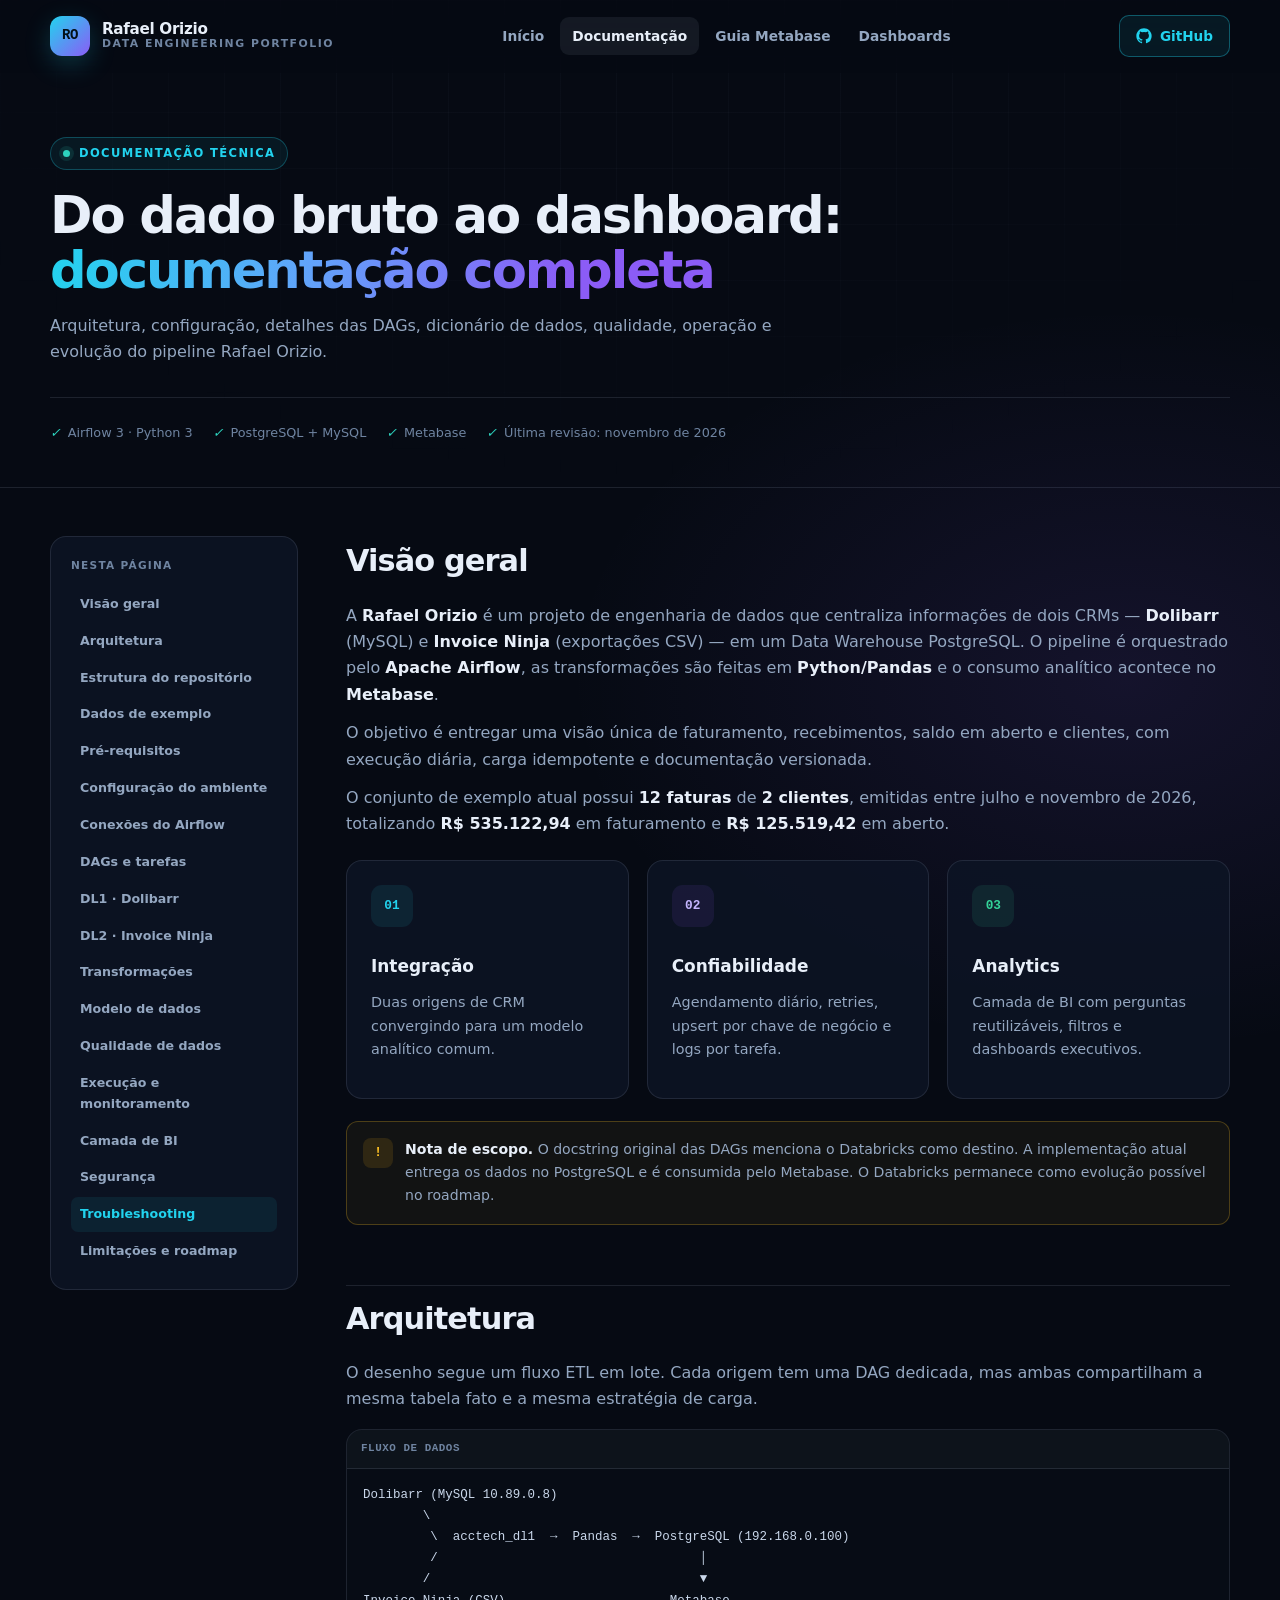
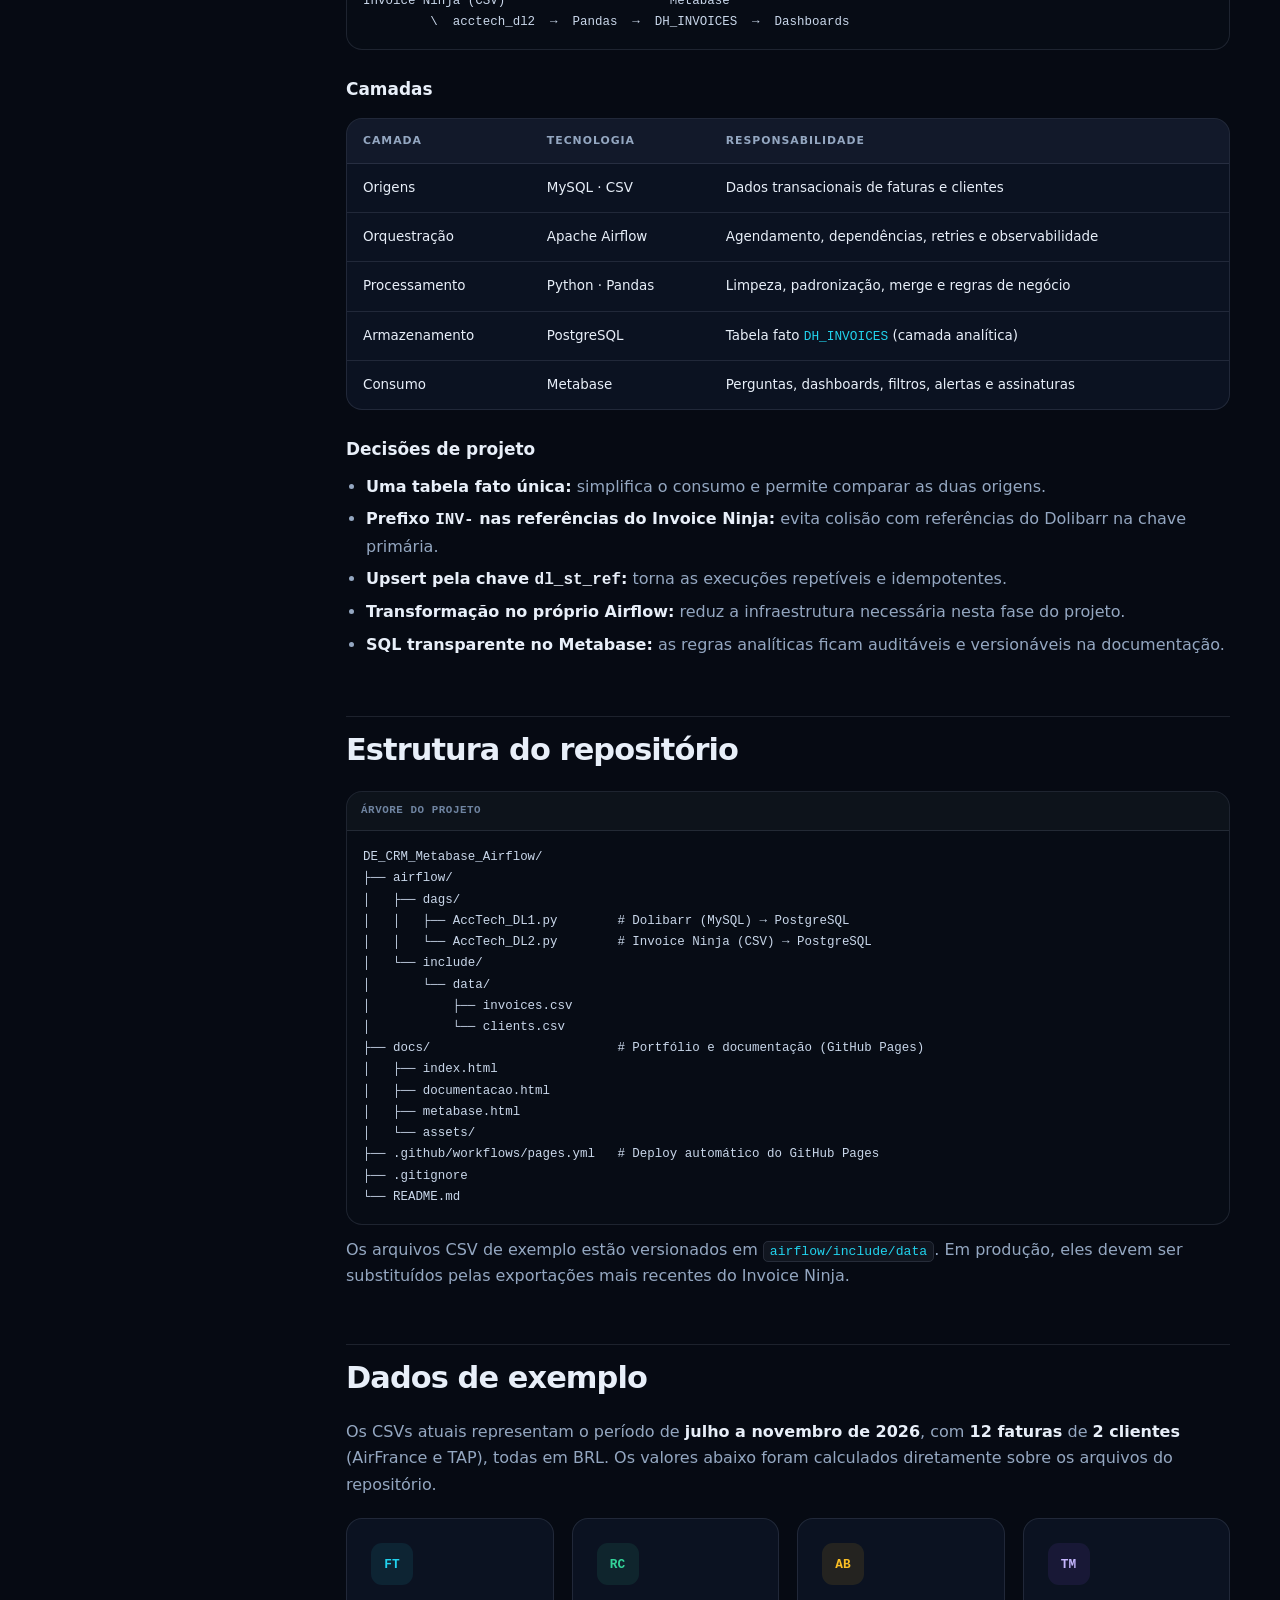
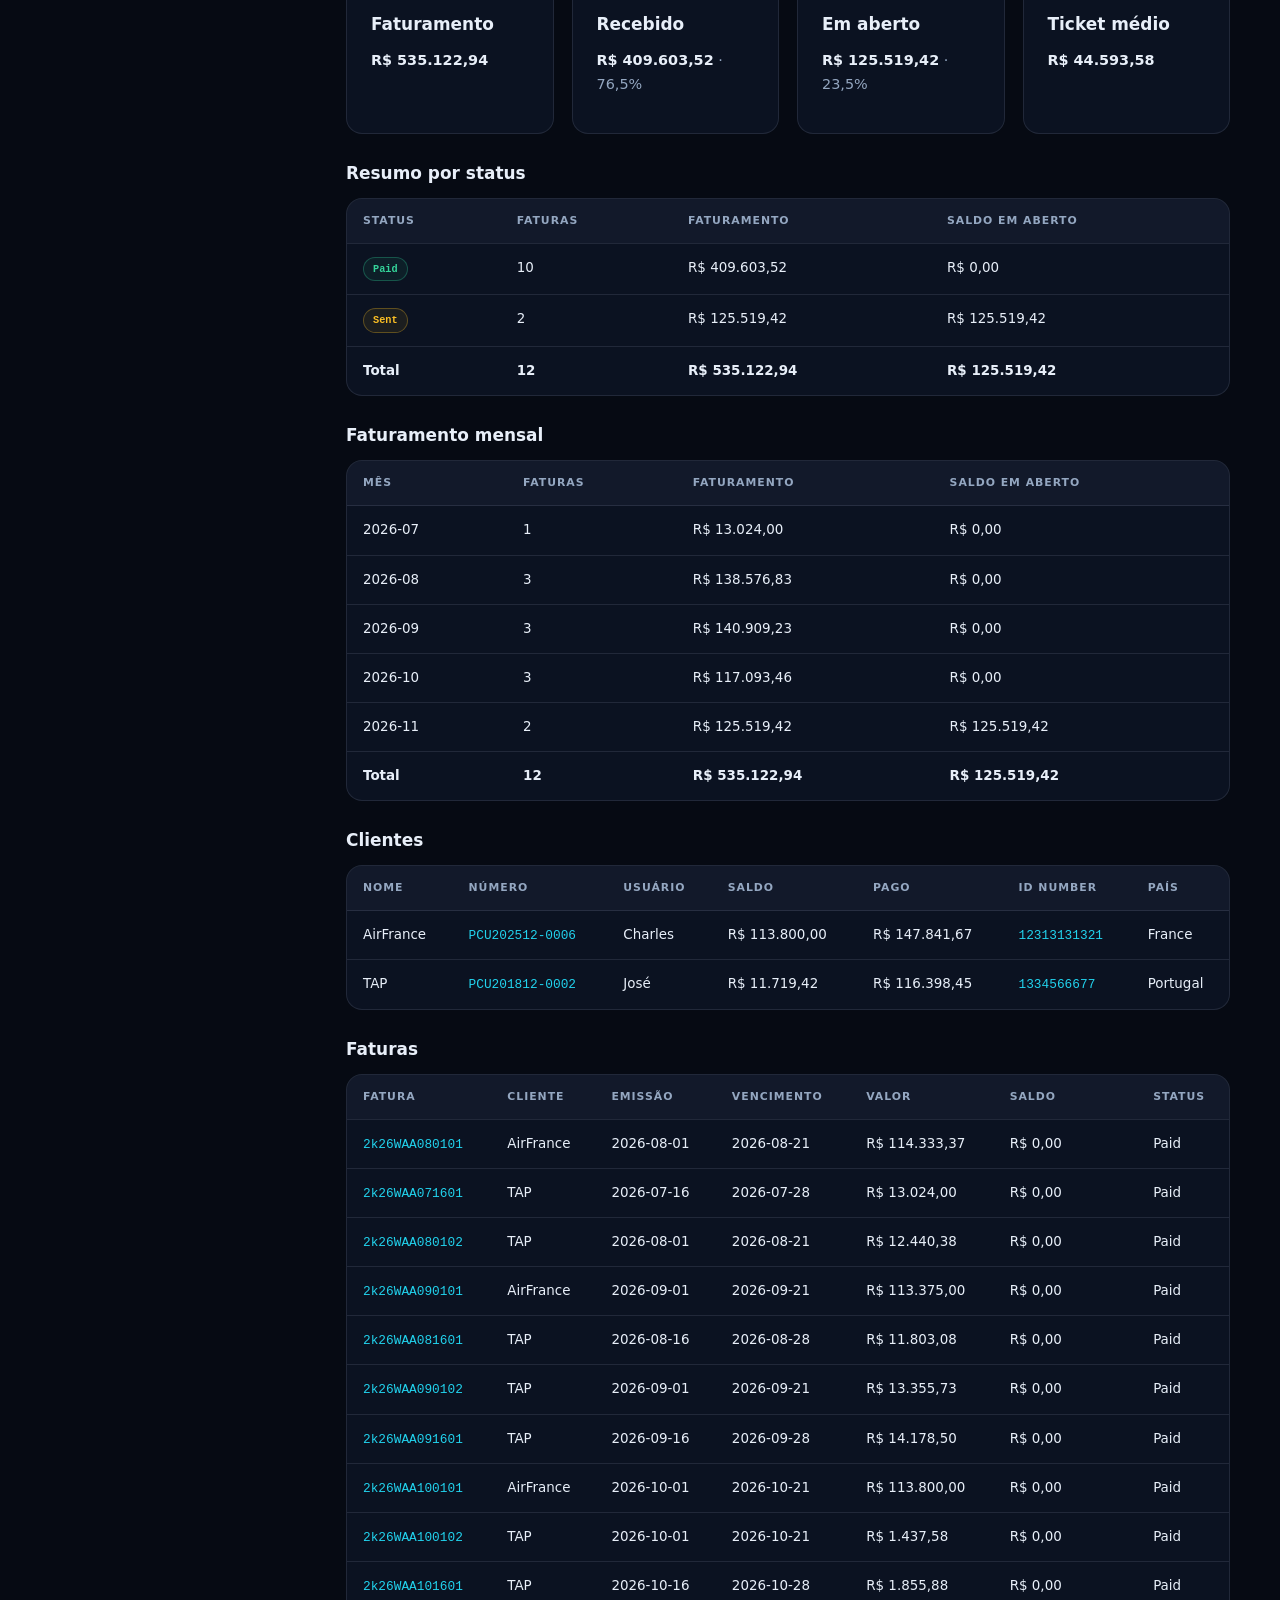
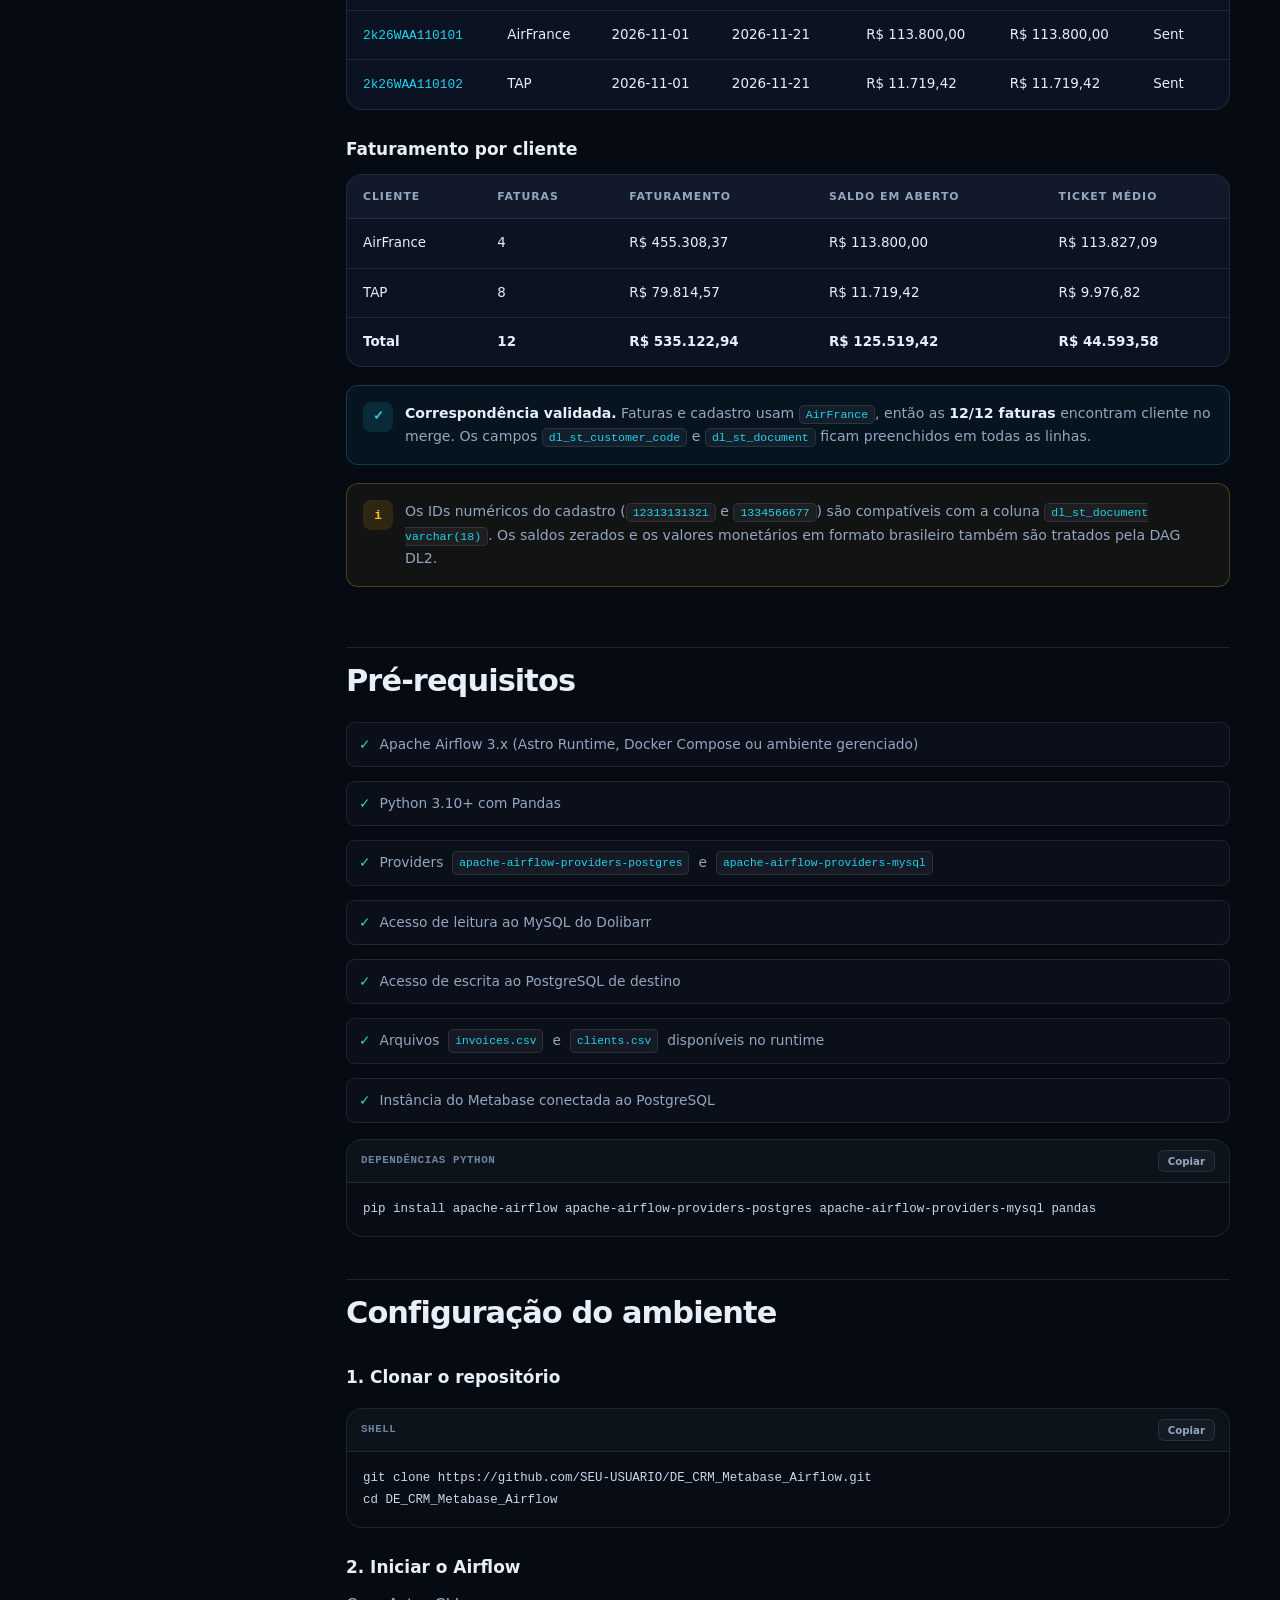
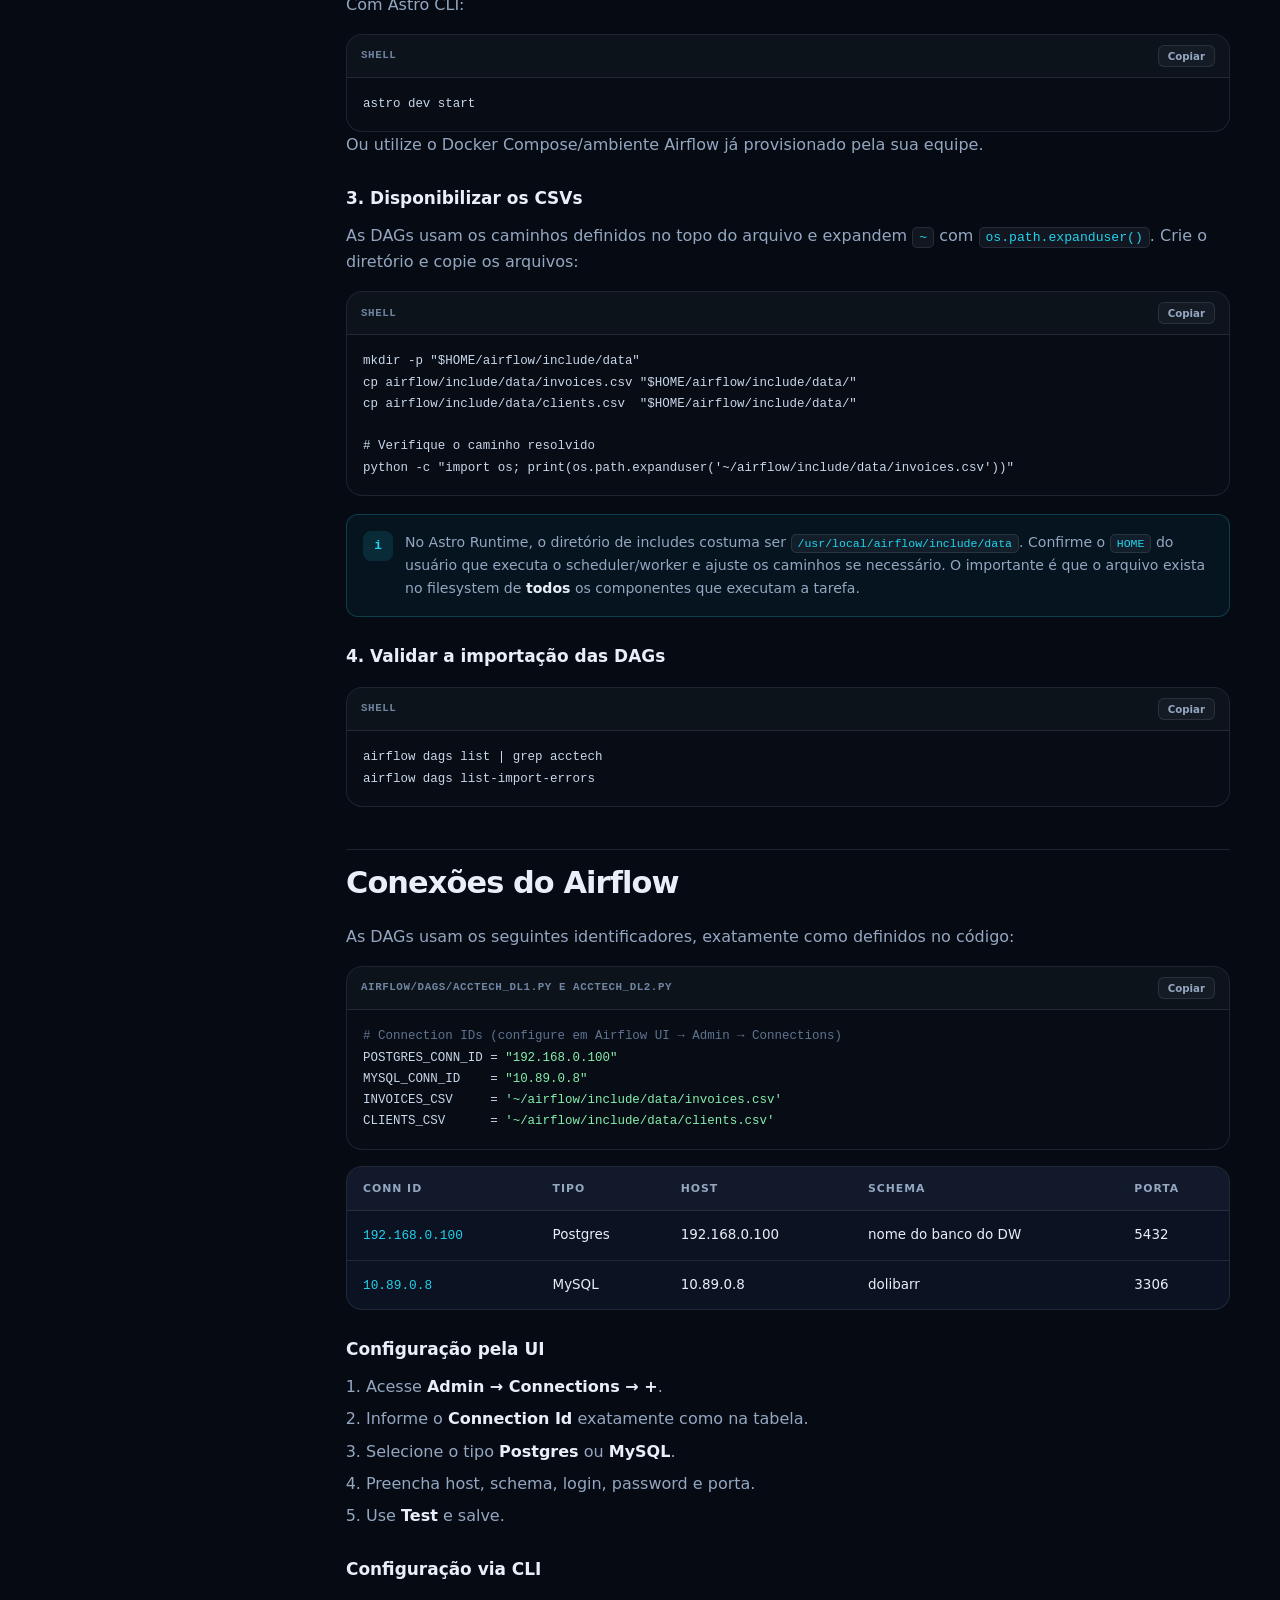
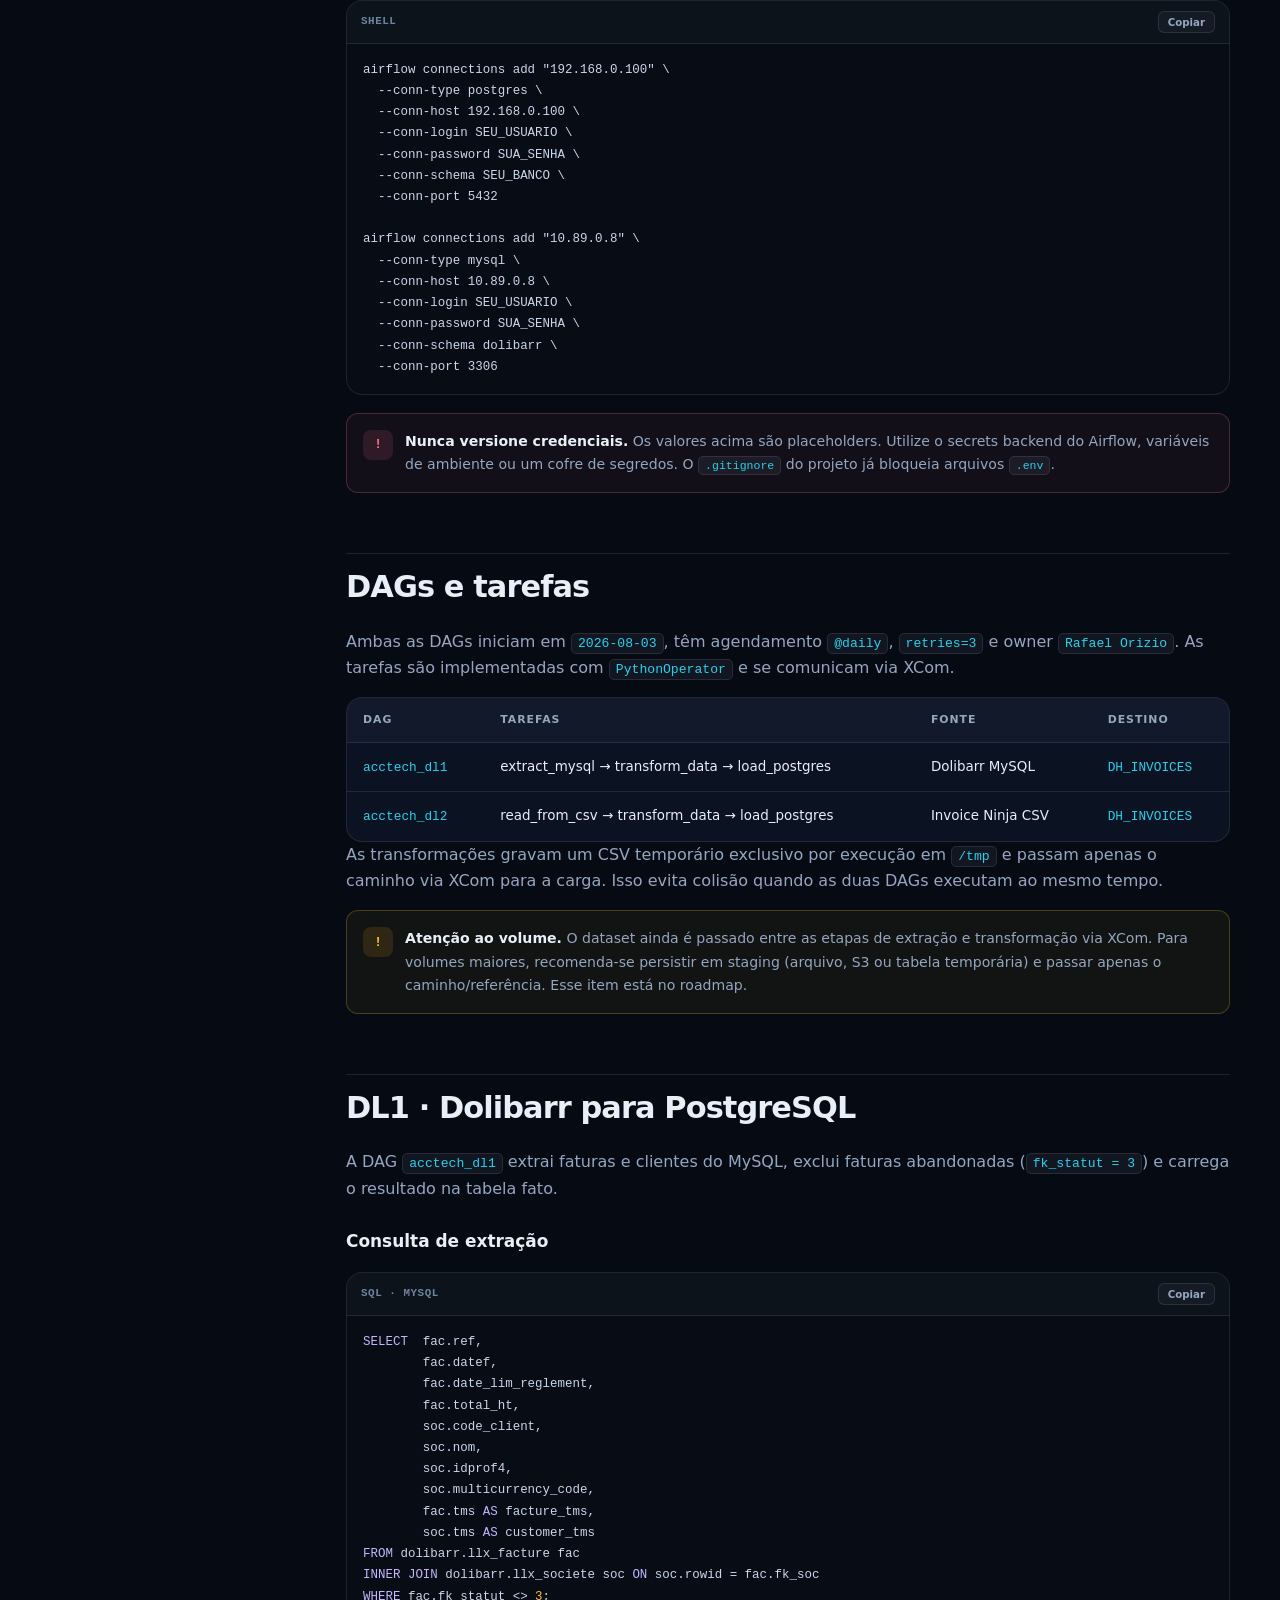
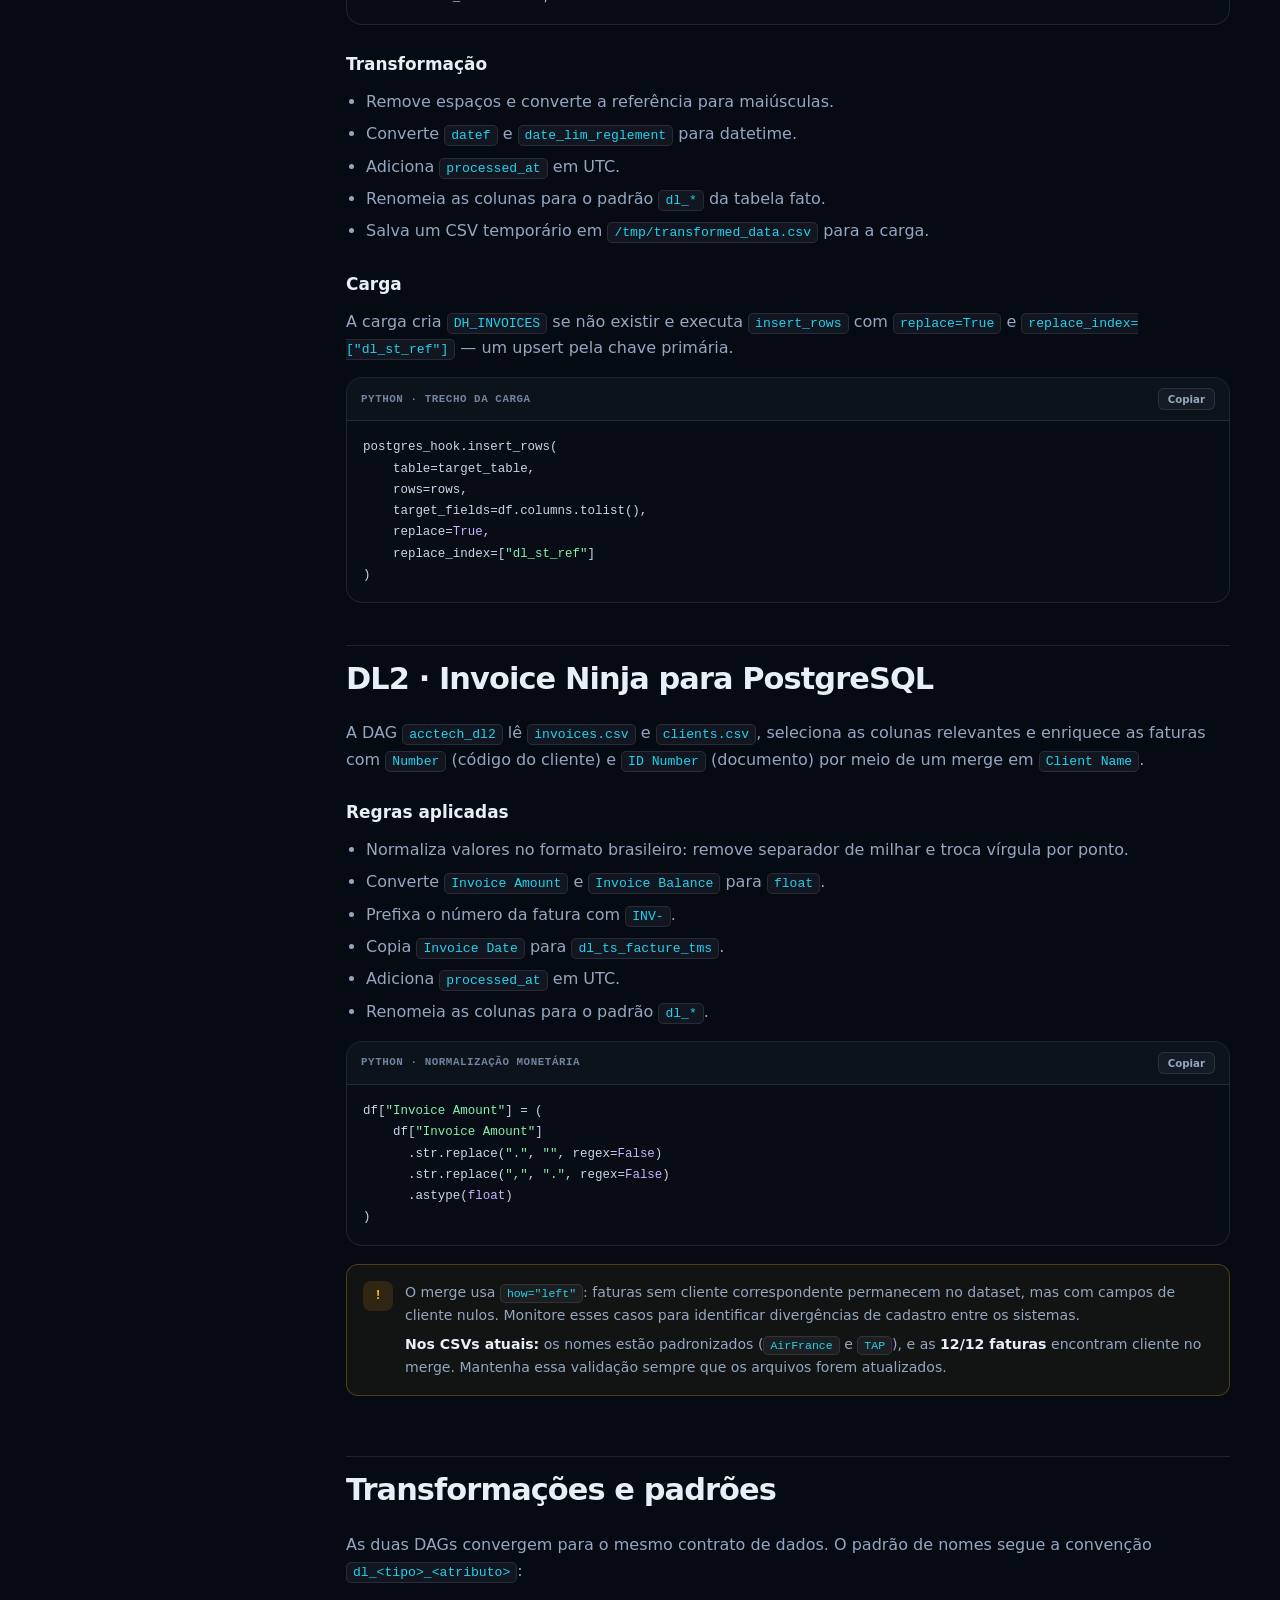
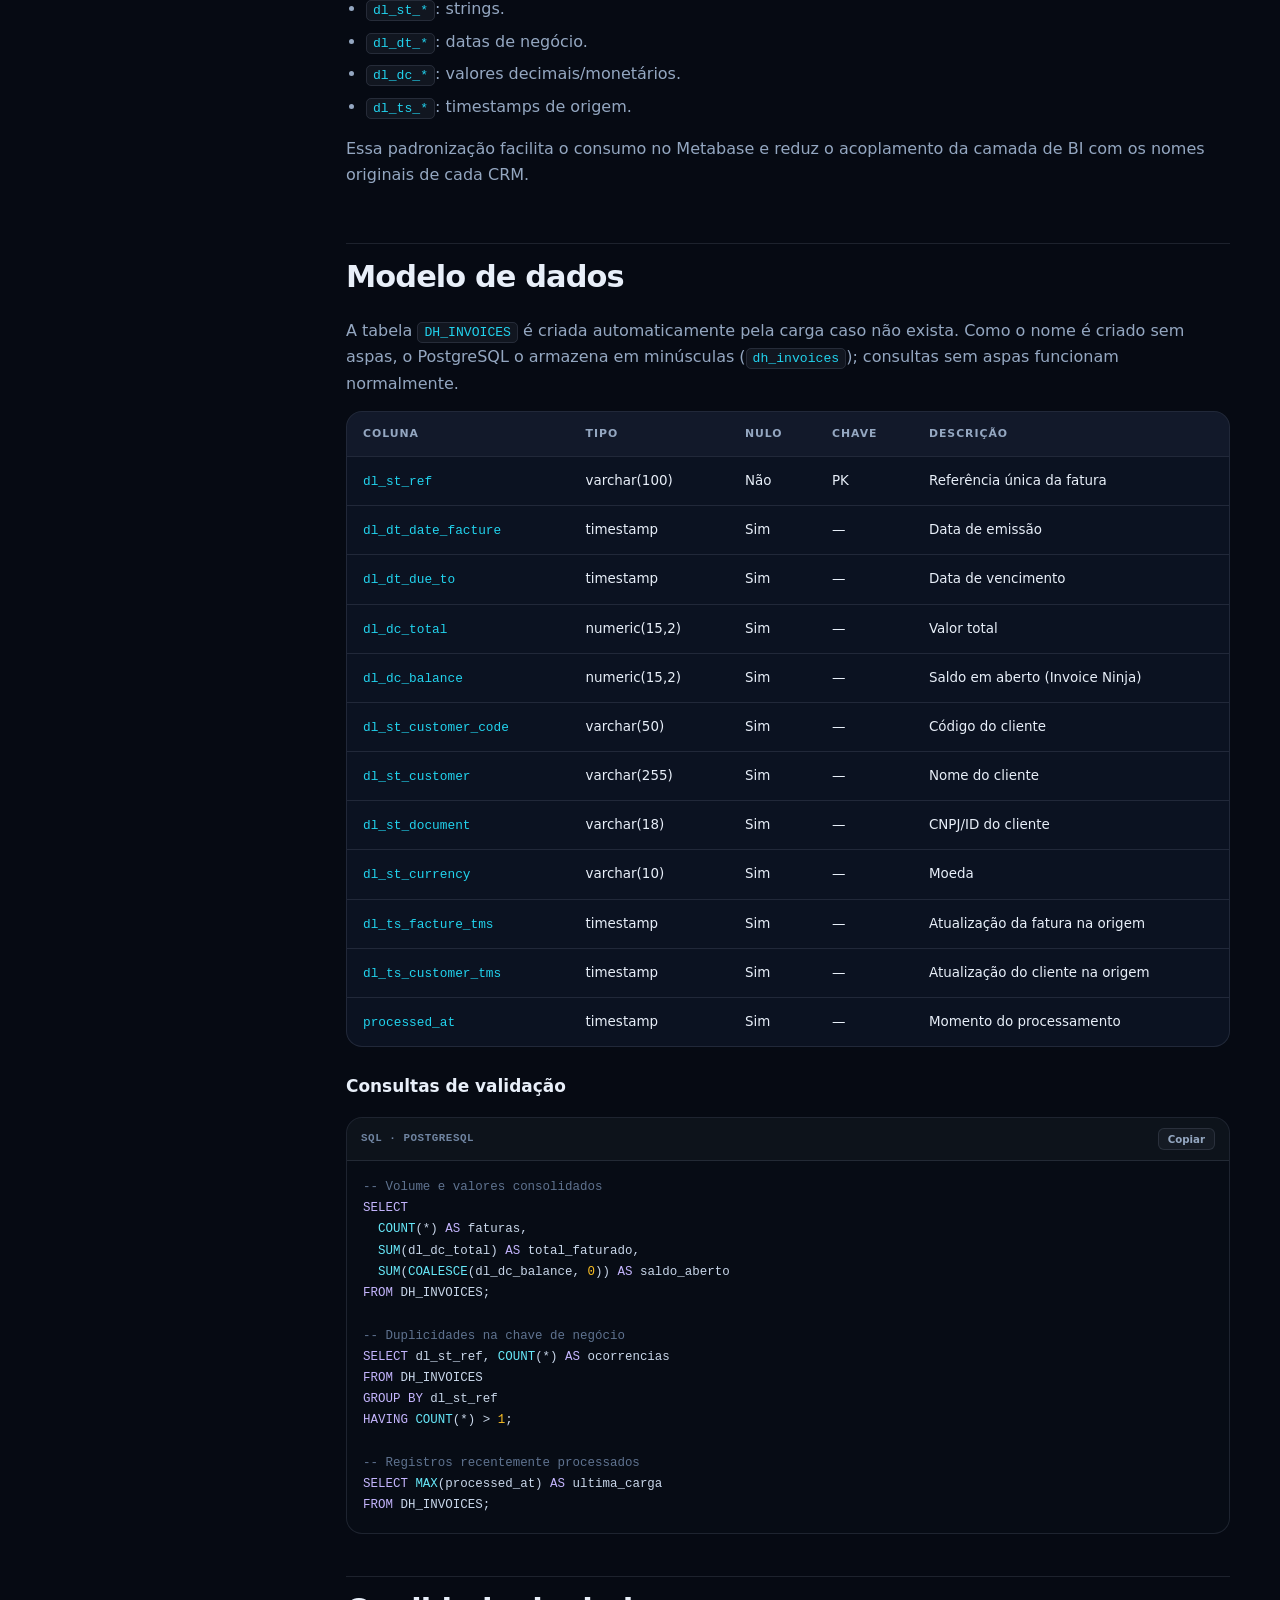
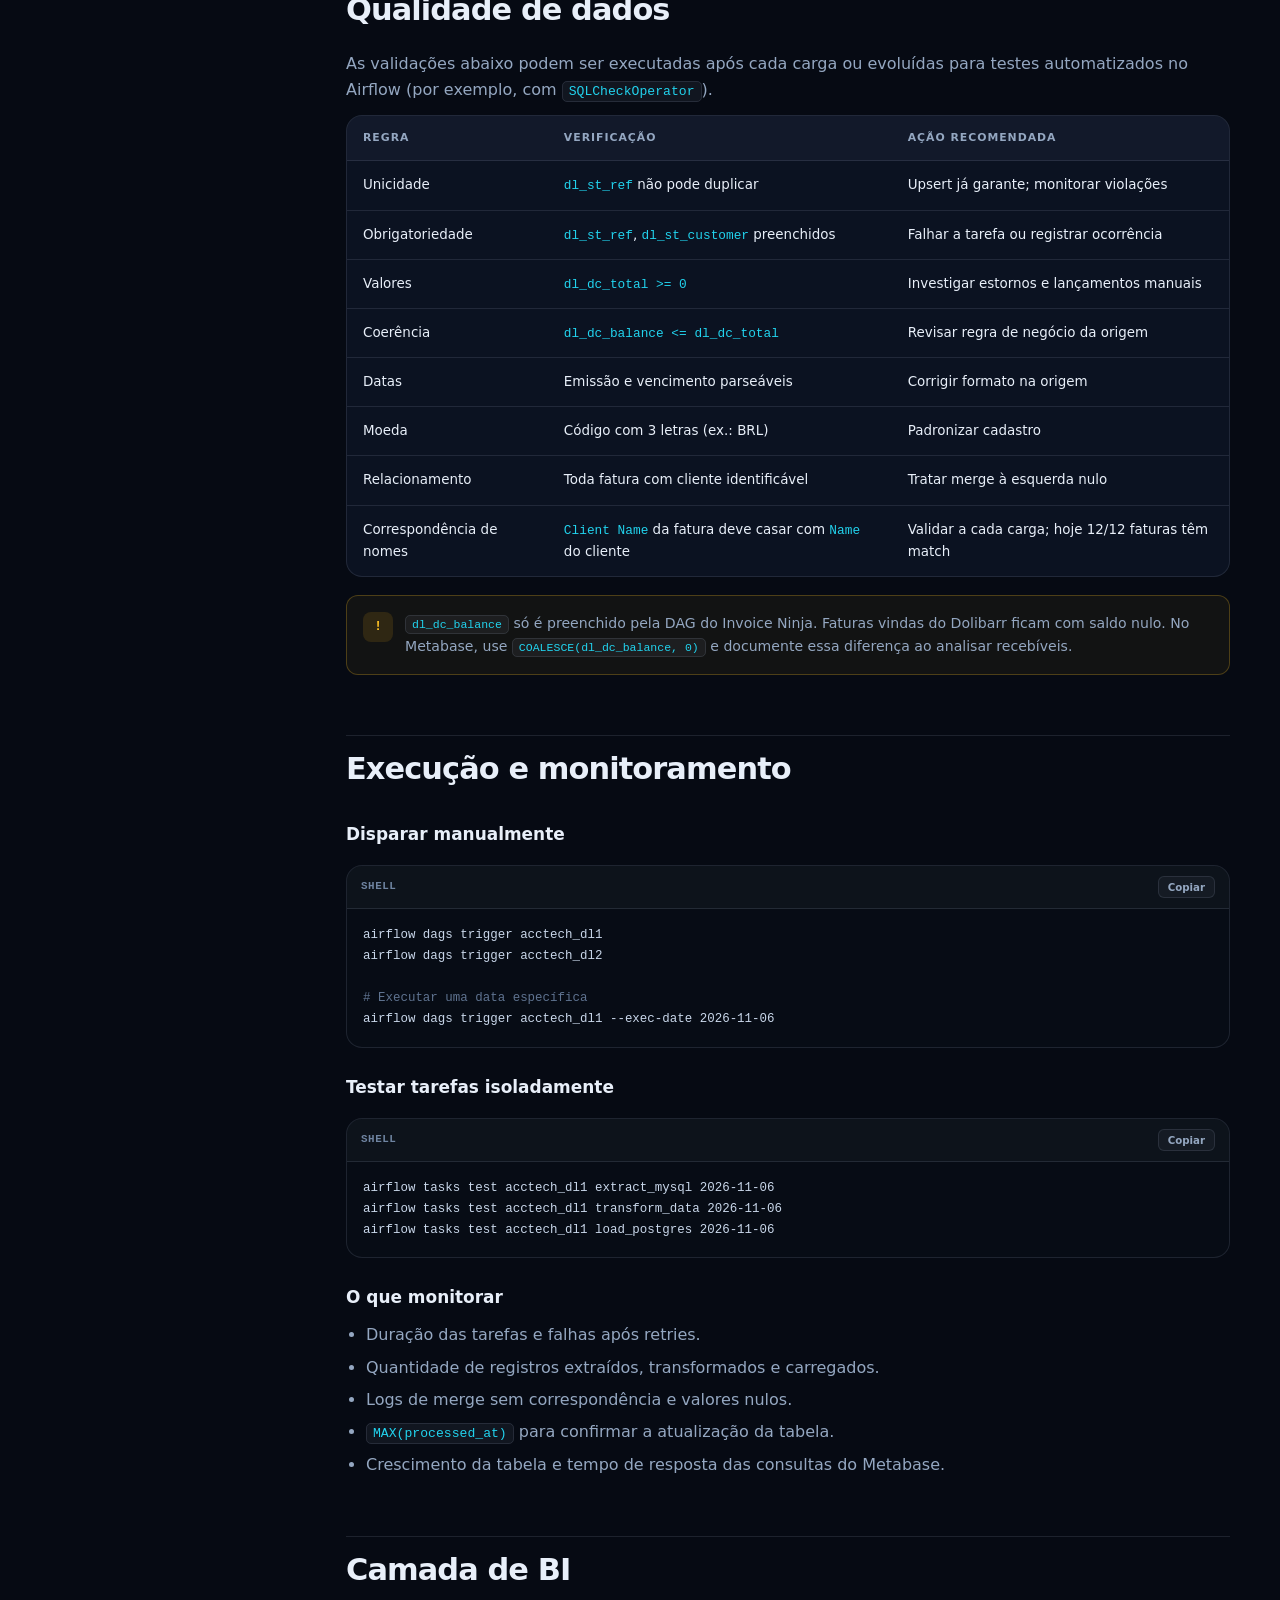
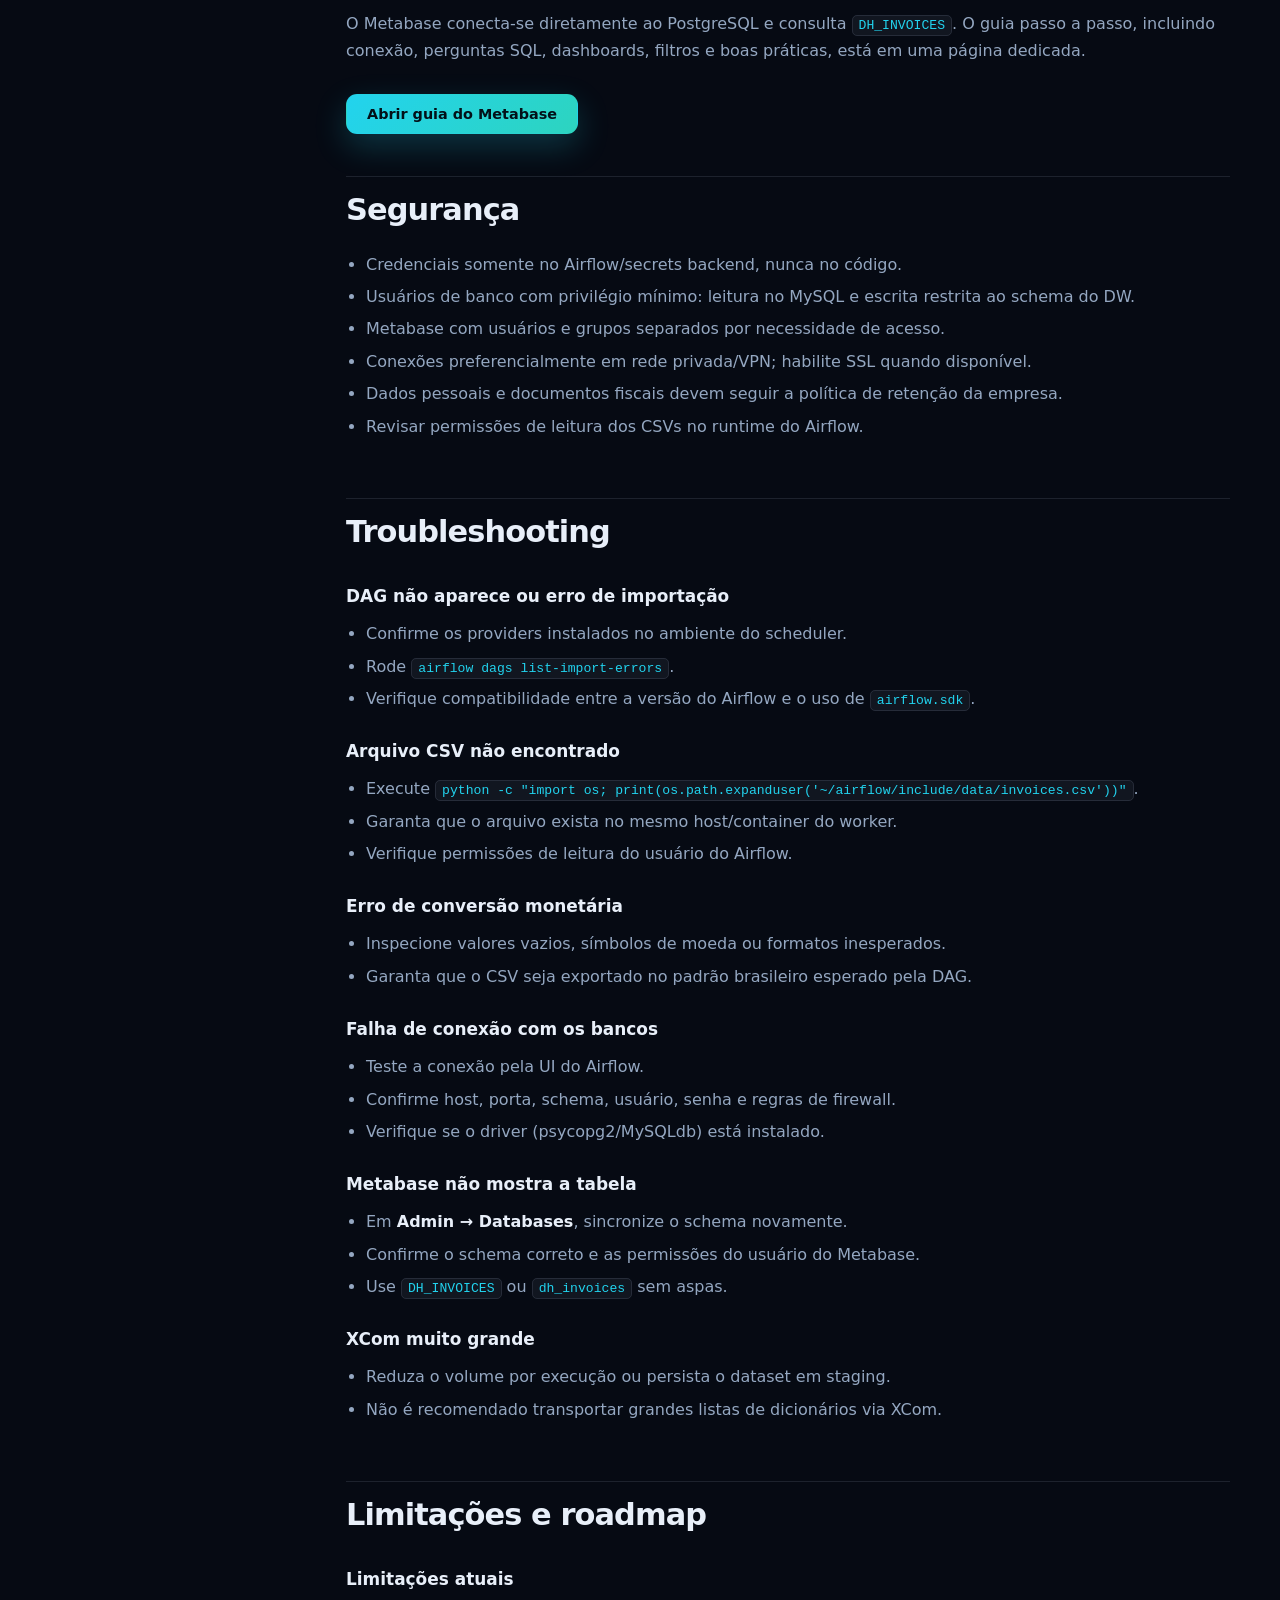
==== commit a4df9e27: "Add files via upload" ====
--- a/documentacao.html
+++ b/documentacao.html
@@ -15,7 +15,7 @@
   <header class="site-header">
     <div class="container nav">
       <a class="brand" href="index.html" aria-label="Rafael Orizio">
-        <span class="brand-mark">AD</span>
+        <span class="brand-mark">RO</span>
         <span class="brand-text">
           <strong>Rafael Orizio</strong>
           <span>Data Engineering Portfolio</span>
@@ -847,7 +847,7 @@
       <div class="footer-grid">
         <div class="footer-brand">
           <a class="brand" href="index.html">
-            <span class="brand-mark">AD</span>
+            <span class="brand-mark">RO</span>
             <span class="brand-text">
               <strong>Rafael Orizio</strong>
               <span>Data Engineering Portfolio</span>
